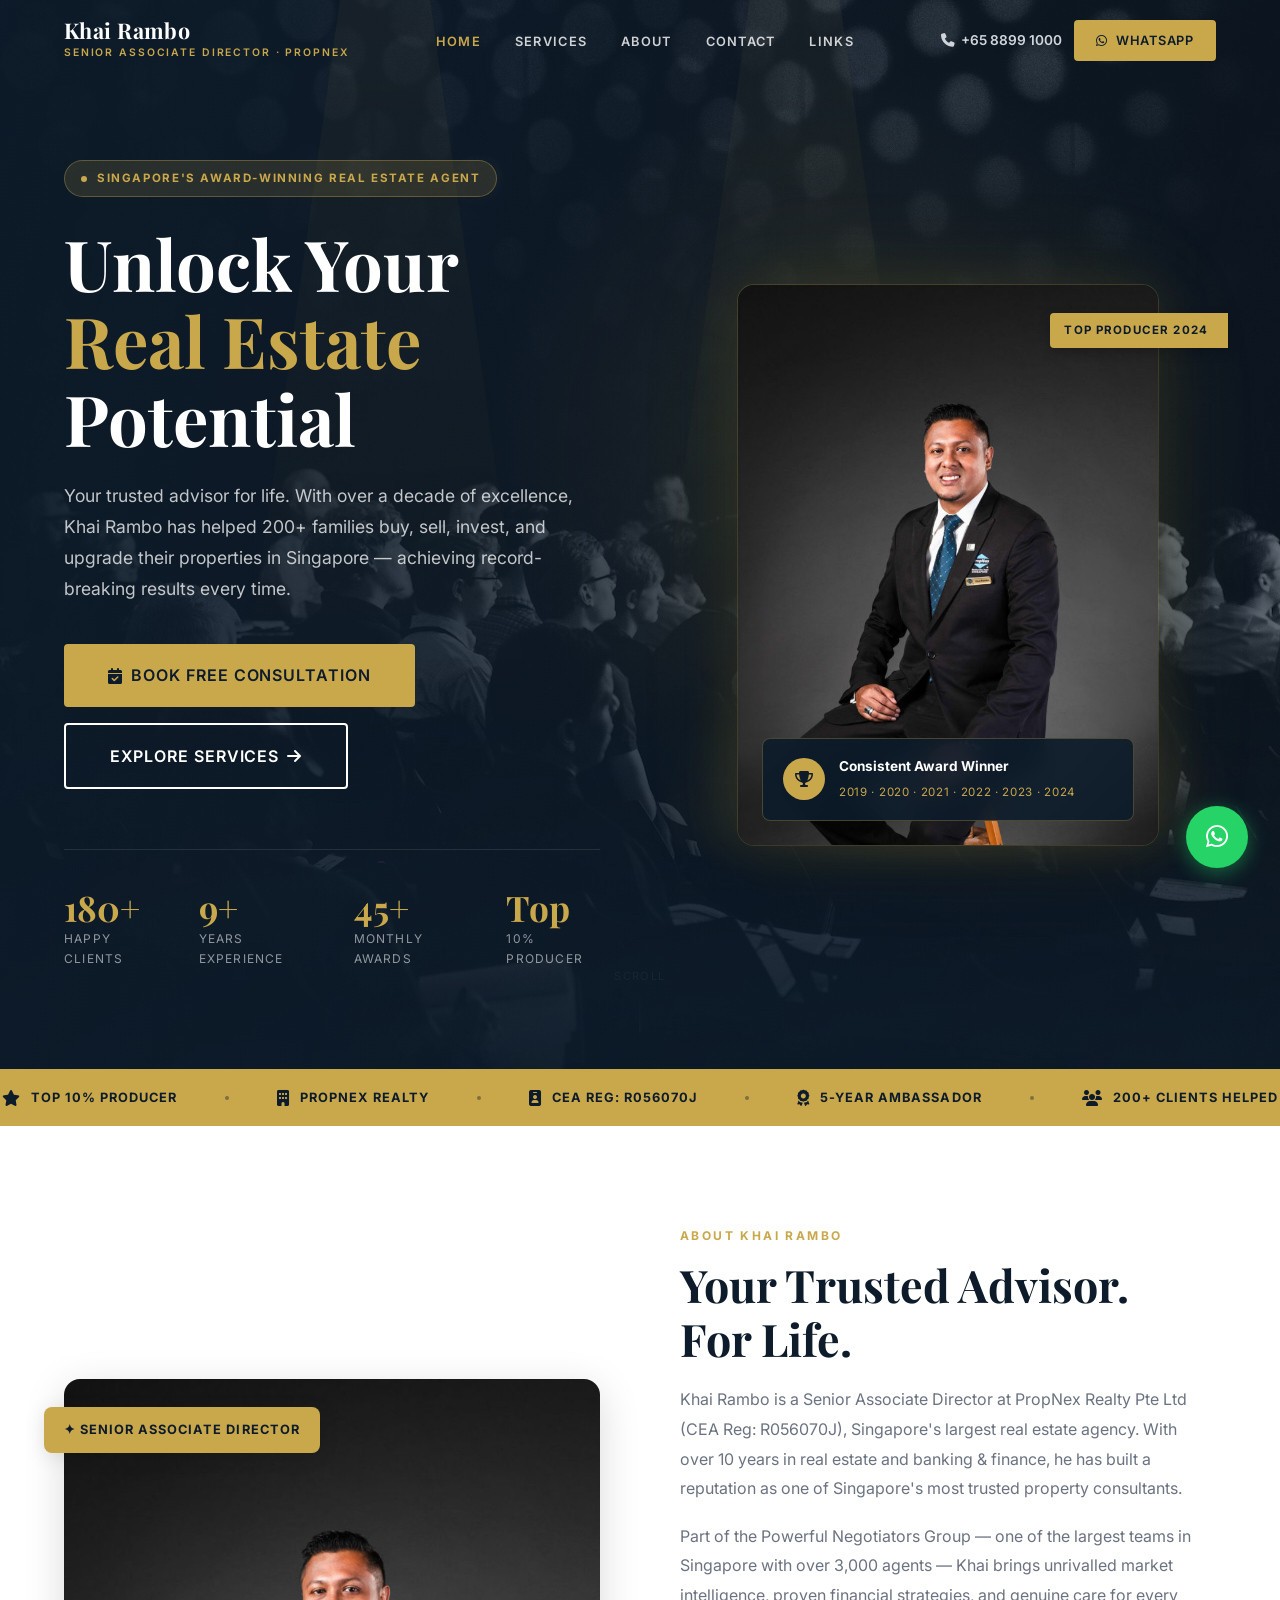
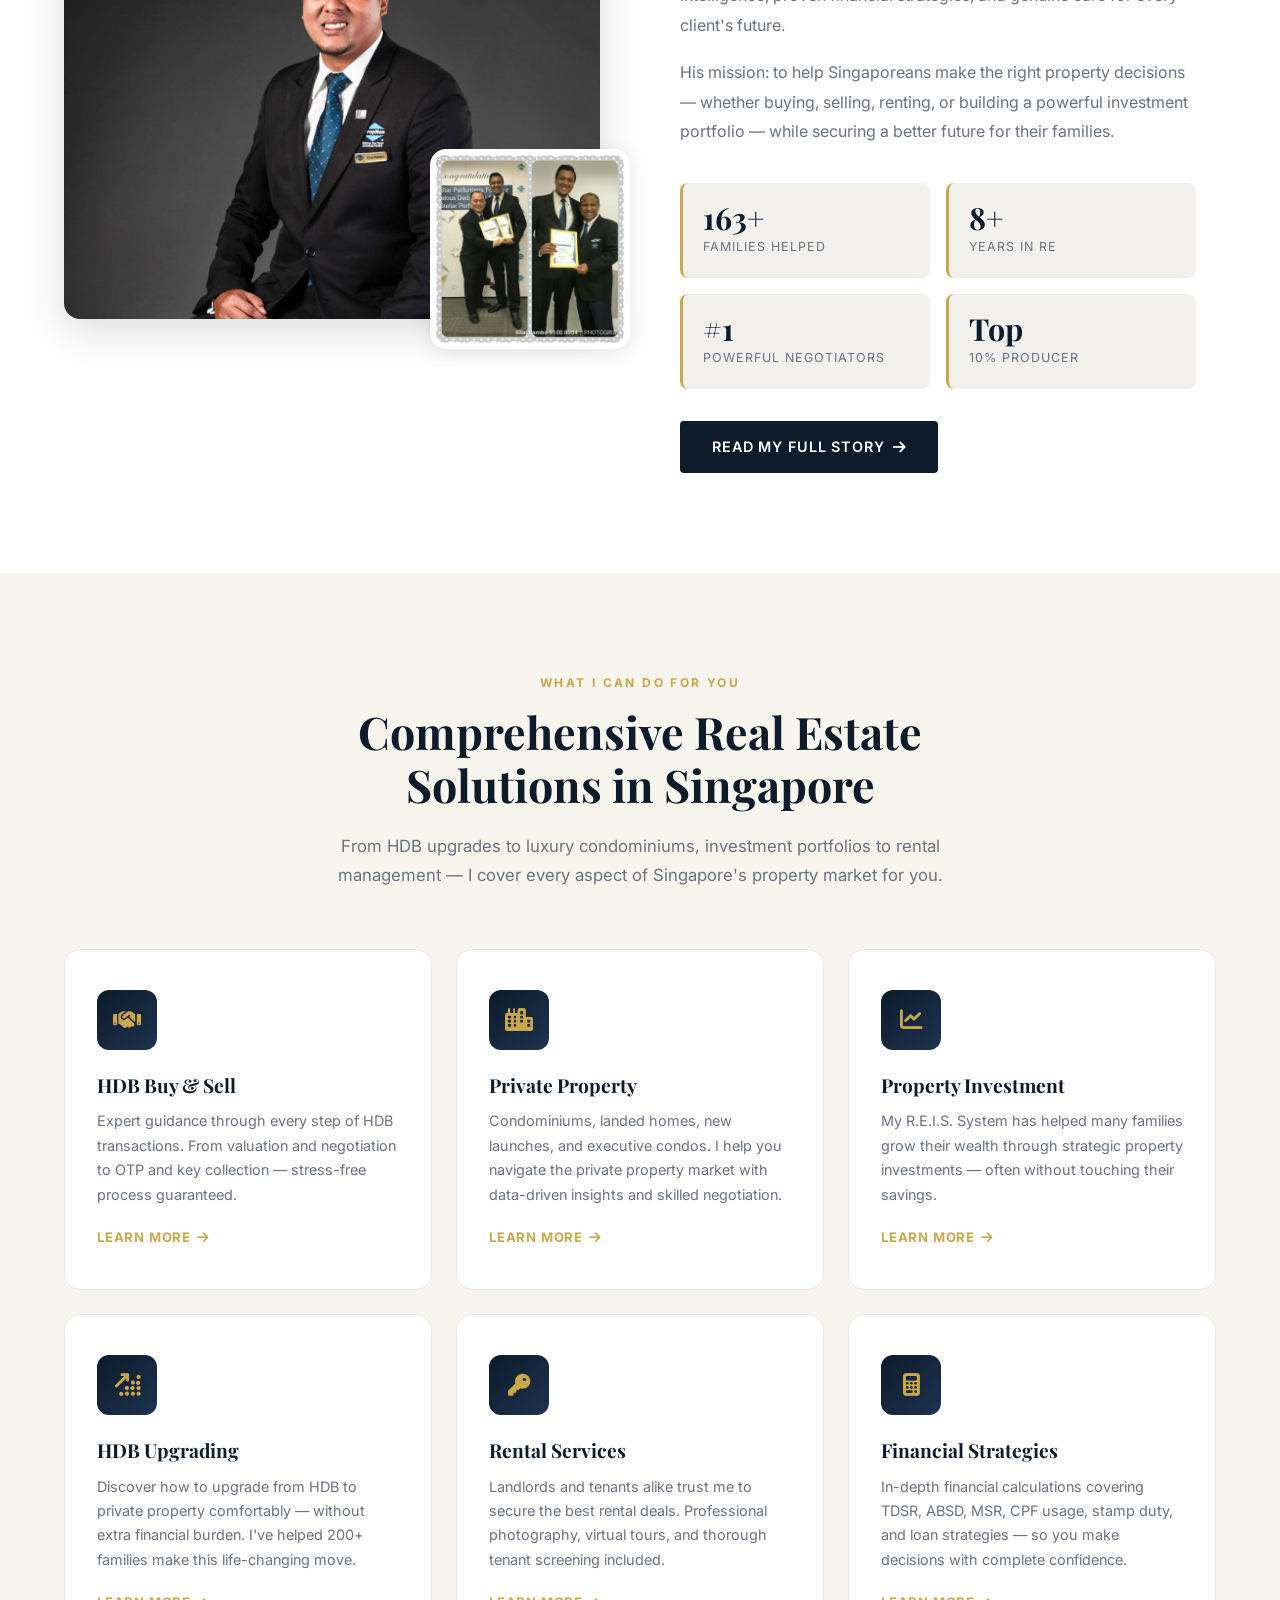
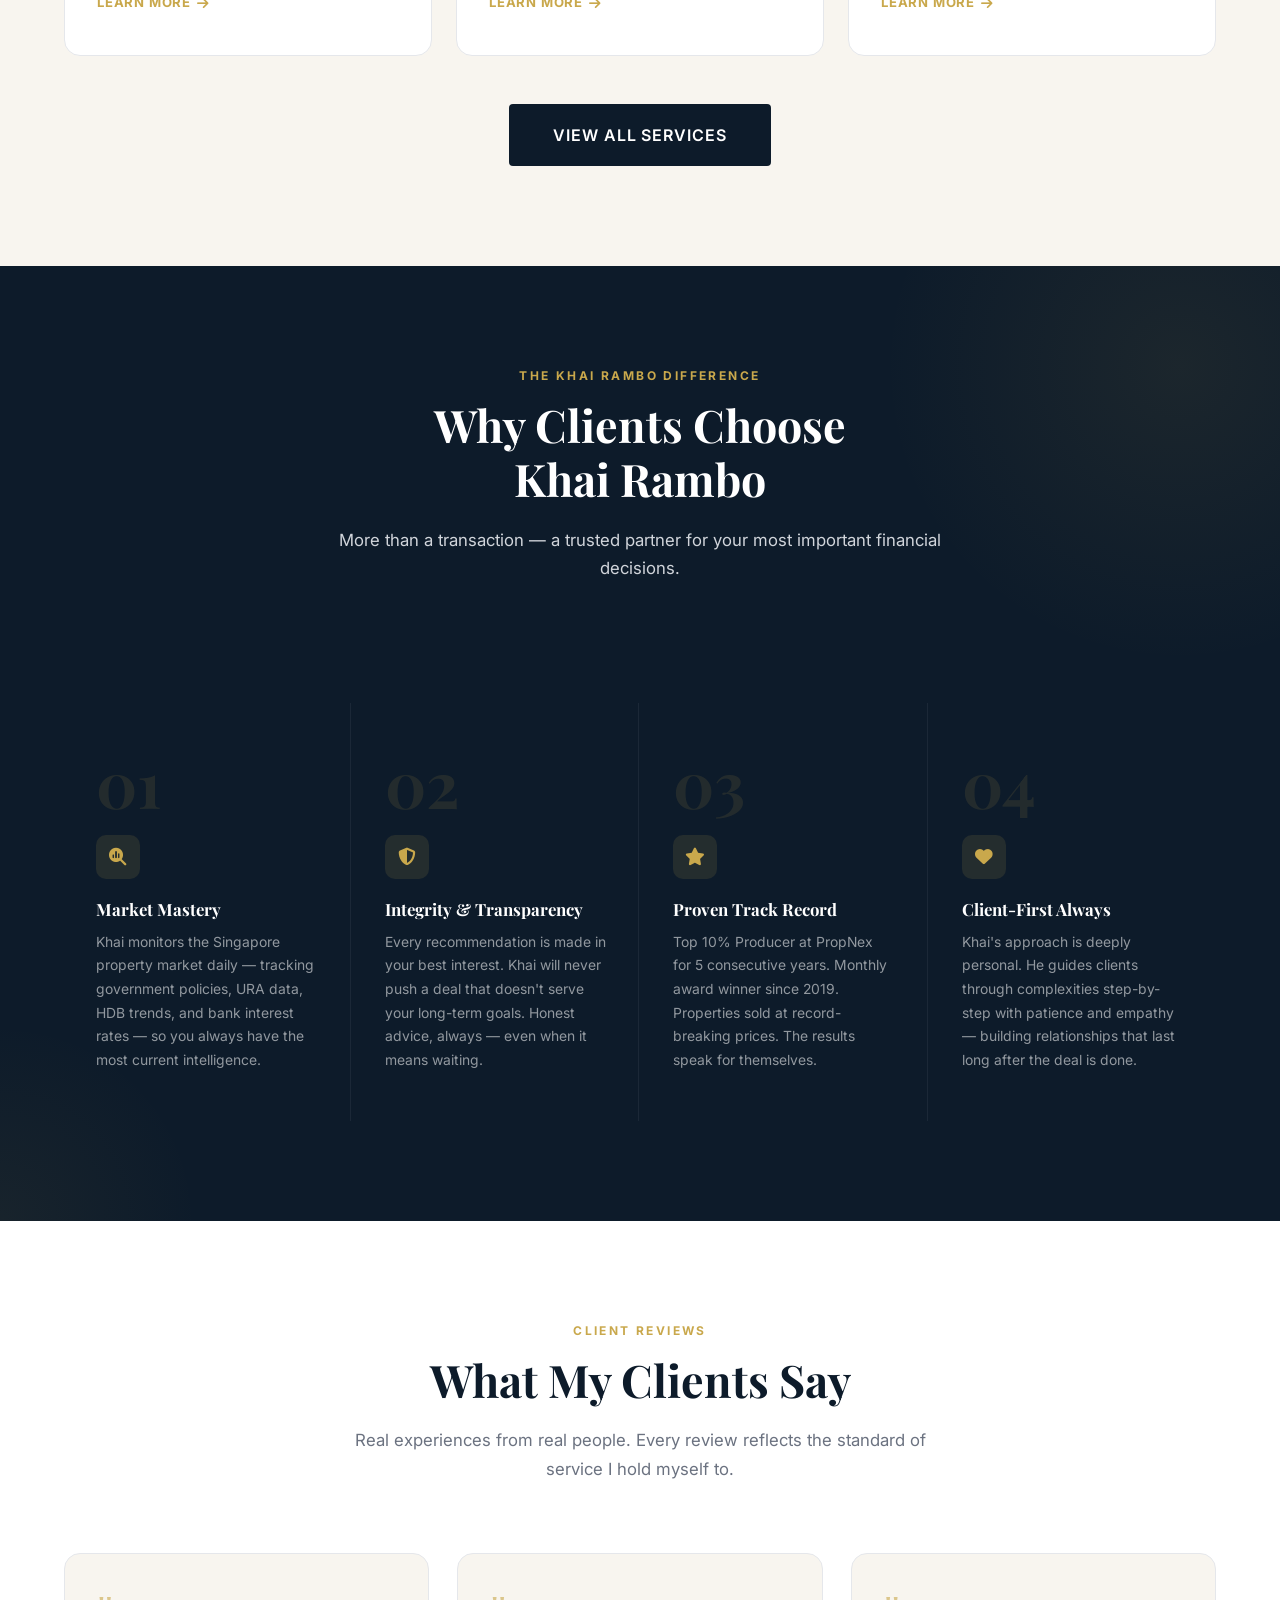
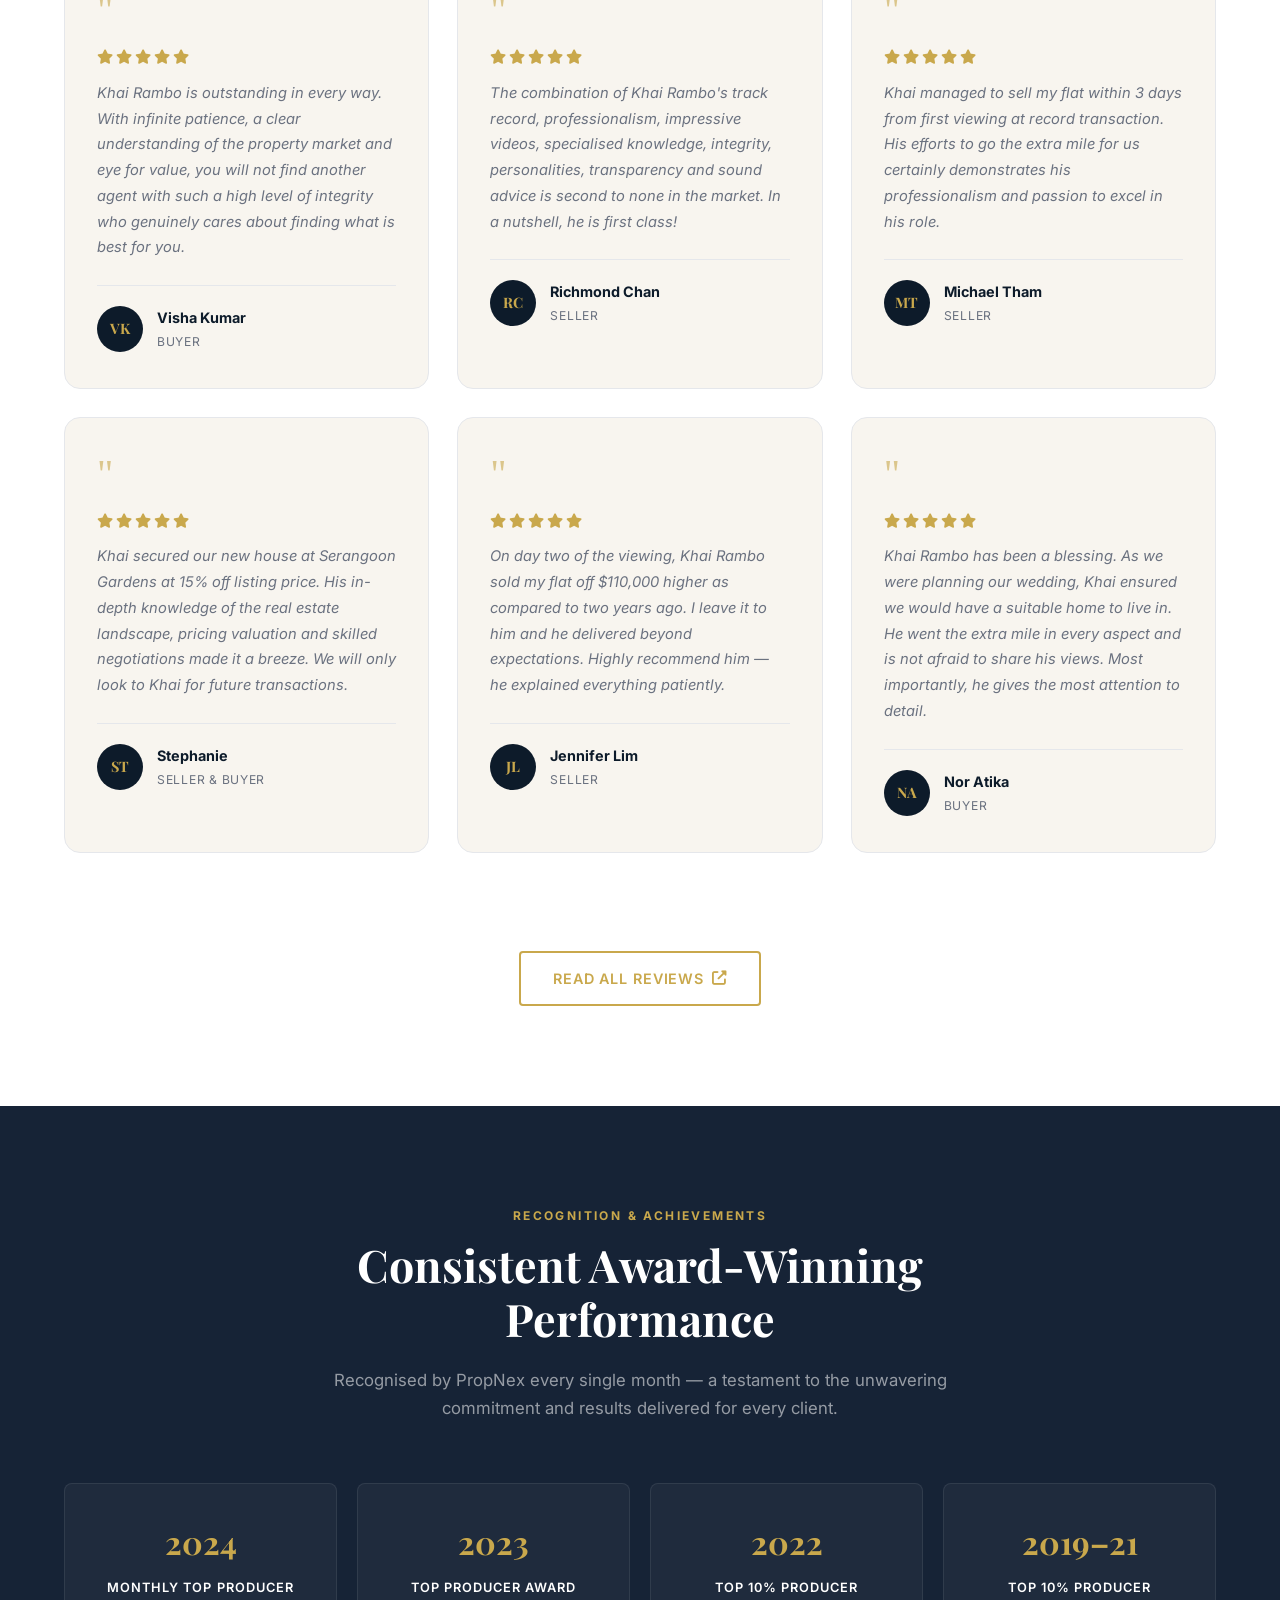
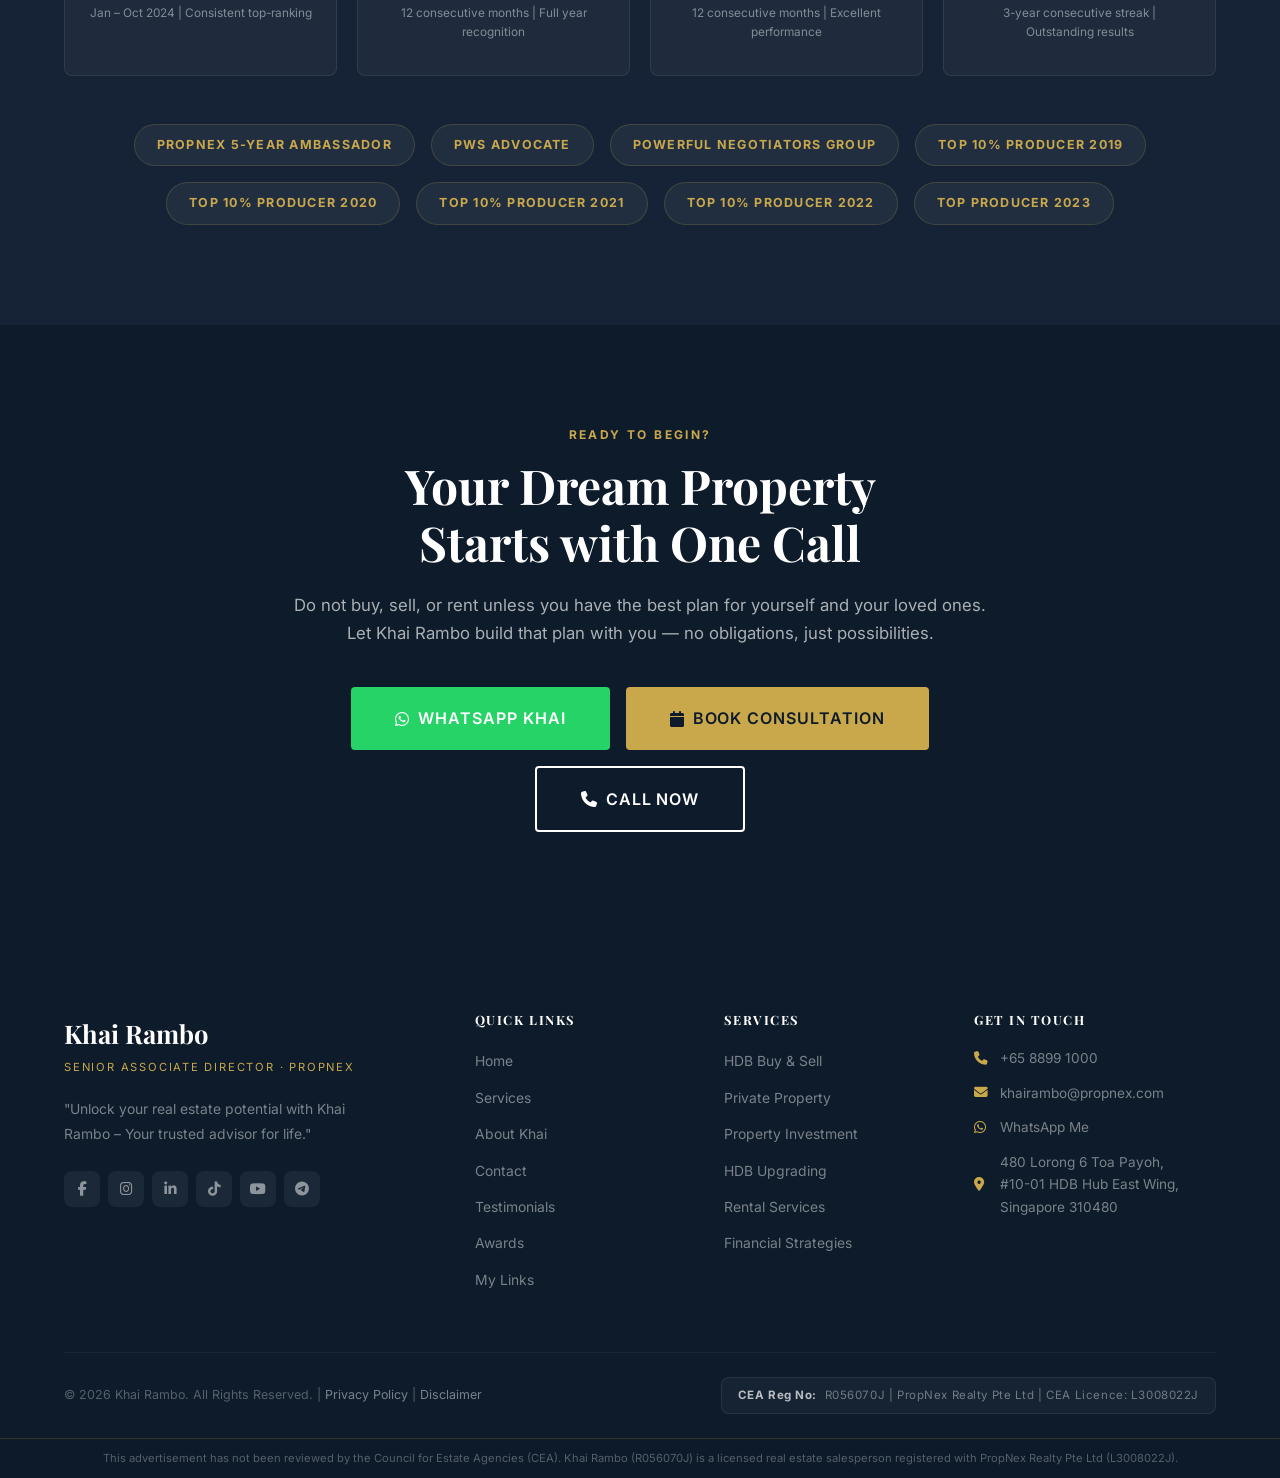
==== index.html @ 77c94e25 "Initial commit - Khai Rambo website" ====
<!DOCTYPE html>
<html lang="en">
<head>
  <meta charset="UTF-8">
  <meta name="viewport" content="width=device-width, initial-scale=1.0">
  <meta name="description" content="Khai Rambo – Award-Winning PropNex Senior Associate Director in Singapore. Trusted real estate advisor for buying, selling, renting and investing.">
  <meta name="keywords" content="Khai Rambo, PropNex, Singapore real estate, property agent Singapore, HDB, condo, property investment, R056070J">
  <meta property="og:title" content="Khai Rambo | Singapore Real Estate Expert">
  <meta property="og:description" content="Unlock your real estate potential with Khai Rambo – Your trusted advisor for life.">
  <meta property="og:image" content="images/khai-profile.jpg">
  <title>Khai Rambo | Singapore Real Estate Expert | PropNex</title>
  <link rel="preconnect" href="https://fonts.googleapis.com">
  <link rel="preconnect" href="https://fonts.gstatic.com" crossorigin>
  <link href="https://fonts.googleapis.com/css2?family=Playfair+Display:wght@700;800&family=Inter:wght@400;500;600;700&display=swap" rel="stylesheet">
  <link rel="stylesheet" href="https://cdnjs.cloudflare.com/ajax/libs/font-awesome/6.5.0/css/all.min.css">
  <link rel="stylesheet" href="css/style.css">
</head>
<body>

  <!-- ═══════════════════════════════════════
       NAVIGATION
  ═══════════════════════════════════════ -->
  <nav id="navbar">
    <div class="container">
      <div class="nav-inner">
        <a href="index.html" class="nav-logo">
          <span class="nav-logo-name">Khai Rambo</span>
          <span class="nav-logo-tag">Senior Associate Director · PropNex</span>
        </a>
        <ul class="nav-links">
          <li><a href="index.html" class="active">Home</a></li>
          <li><a href="services.html">Services</a></li>
          <li><a href="about.html">About</a></li>
          <li><a href="contact.html">Contact</a></li>
          <li><a href="links.html">Links</a></li>
        </ul>
        <div class="nav-cta">
          <a href="tel:6588991000" class="nav-phone">
            <i class="fa-solid fa-phone"></i> +65 8899 1000
          </a>
          <a href="https://api.whatsapp.com/send?phone=6588991000&text=Hi%20Khai%20Rambo%2C%20I%27m%20interested%20in%20your%20real%20estate%20services." target="_blank" class="btn btn-primary btn-sm">
            <i class="fa-brands fa-whatsapp"></i> WhatsApp
          </a>
        </div>
        <button class="hamburger" aria-label="Menu">
          <span></span><span></span><span></span>
        </button>
      </div>
    </div>
  </nav>

  <!-- Mobile Menu -->
  <div class="mobile-menu">
    <button class="mobile-close" aria-label="Close"><i class="fa-solid fa-xmark"></i></button>
    <a href="index.html">Home</a>
    <a href="services.html">Services</a>
    <a href="about.html">About</a>
    <a href="contact.html">Contact</a>
    <a href="links.html">Links</a>
    <a href="https://api.whatsapp.com/send?phone=6588991000" target="_blank" style="color:var(--gold);margin-top:16px;font-size:1.2rem;">
      <i class="fa-brands fa-whatsapp"></i> WhatsApp Us
    </a>
  </div>

  <!-- ═══════════════════════════════════════
       HERO
  ═══════════════════════════════════════ -->
  <section class="hero">

    <!-- ─────────────────────────────────────────────────────────────
         BACKGROUND VIDEO — "Speaking to the Crowd" atmosphere
         ─────────────────────────────────────────────────────────────
         HOW TO USE YOUR OWN VIDEO:
         Option A — YouTube:
           1. Upload your speaking video to YouTube (or use an existing one)
           2. Copy your video ID (e.g. "dQw4w9WgXcQ" from youtube.com/watch?v=dQw4w9WgXcQ)
           3. Uncomment the <iframe> block below and paste your ID in both places
           4. Delete (or comment out) the <video> tag
         Option B — Self-hosted MP4:
           Replace the <source src="..."> URL with your own hosted .mp4 file path
         ─────────────────────────────────────────────────────────────────── -->
    <div class="hero-video-wrapper">

      <!-- ── Option A: YouTube Embed (uncomment + add YOUR video ID) ──
      <iframe class="hero-yt-bg"
        src="https://www.youtube.com/embed/YOUR_VIDEO_ID?autoplay=1&mute=1&loop=1&playlist=YOUR_VIDEO_ID&controls=0&rel=0&showinfo=0&modestbranding=1&iv_load_policy=3&disablekb=1"
        frameborder="0"
        allow="autoplay; encrypted-media"
        allowfullscreen>
      </iframe>
      ── -->

      <!-- Khai's motivational speech video — black & white looping background -->
      <video class="hero-video" autoplay muted loop playsinline
             poster="images/video-poster.jpg">
        <source src="images/hero-video.mp4" type="video/mp4">
      </video>

    </div>

    <!-- Cinematic stage-lighting overlay (do not remove) -->
    <div class="hero-overlay"></div>

    <!-- Light beam decorations -->
    <div class="hero-light-beam hero-light-beam-1"></div>
    <div class="hero-light-beam hero-light-beam-2"></div>

    <div class="container">
      <div class="hero-content">
        <div class="hero-text">
          <div class="hero-badge">
            <div class="hero-badge-dot"></div>
            <span>Singapore's Award-Winning Real Estate Agent</span>
          </div>
          <h1 class="hero-title">
            Unlock Your
            <em>Real Estate</em>
            Potential
          </h1>
          <p class="hero-subtitle">
            Your trusted advisor for life. With over a decade of excellence, Khai Rambo has helped 200+ families buy, sell, invest, and upgrade their properties in Singapore — achieving record-breaking results every time.
          </p>
          <div class="hero-actions">
            <a href="contact.html" class="btn btn-primary btn-lg">
              <i class="fa-solid fa-calendar-check"></i> Book Free Consultation
            </a>
            <a href="services.html" class="btn btn-outline btn-lg">
              Explore Services <i class="fa-solid fa-arrow-right"></i>
            </a>
          </div>
          <div class="hero-stats">
            <div>
              <div class="hero-stat-num" data-count="200" data-suffix="+">0+</div>
              <div class="hero-stat-label">Happy Clients</div>
            </div>
            <div>
              <div class="hero-stat-num" data-count="10" data-suffix="+">0+</div>
              <div class="hero-stat-label">Years Experience</div>
            </div>
            <div>
              <div class="hero-stat-num" data-count="50" data-suffix="+">0+</div>
              <div class="hero-stat-label">Monthly Awards</div>
            </div>
            <div>
              <div class="hero-stat-num">Top</div>
              <div class="hero-stat-label">10% Producer</div>
            </div>
          </div>
        </div>
        <div class="hero-image-wrapper">
          <div class="hero-award-ribbon">Top Producer 2024</div>
          <div class="hero-image-card">
            <img src="images/khai-profile.jpg"
                 alt="Khai Rambo – Senior Associate Director, PropNex"
                 loading="eager">
            <div class="hero-image-badge">
              <div class="hero-image-badge-icon">
                <i class="fa-solid fa-trophy"></i>
              </div>
              <div class="hero-image-badge-text">
                <strong>Consistent Award Winner</strong>
                <span>2019 · 2020 · 2021 · 2022 · 2023 · 2024</span>
              </div>
            </div>
          </div>
        </div>
      </div>
    </div>
    <div class="hero-scroll-cue">
      <span>Scroll</span>
      <div class="scroll-line"></div>
    </div>
  </section>

  <!-- ═══════════════════════════════════════
       TRUST BAR
  ═══════════════════════════════════════ -->
  <div class="trust-bar">
    <div class="trust-bar-inner">
      <div class="trust-item"><i class="fa-solid fa-star"></i> Top 10% Producer</div>
      <div class="trust-divider"></div>
      <div class="trust-item"><i class="fa-solid fa-building"></i> PropNex Realty</div>
      <div class="trust-divider"></div>
      <div class="trust-item"><i class="fa-solid fa-id-badge"></i> CEA Reg: R056070J</div>
      <div class="trust-divider"></div>
      <div class="trust-item"><i class="fa-solid fa-award"></i> 5-Year Ambassador</div>
      <div class="trust-divider"></div>
      <div class="trust-item"><i class="fa-solid fa-users"></i> 200+ Clients Helped</div>
    </div>
  </div>

  <!-- ═══════════════════════════════════════
       ABOUT PREVIEW
  ═══════════════════════════════════════ -->
  <section class="about-preview section-pad bg-white">
    <div class="container">
      <div class="about-preview-grid">
        <div class="about-preview-image">
          <div class="about-preview-caption">✦ Senior Associate Director</div>
          <div class="about-preview-img-main">
            <img src="images/khai-profile.jpg"
                 alt="Khai Rambo" loading="lazy">
          </div>
          <div class="about-preview-img-accent">
            <img src="images/khai-profile-square.jpg"
                 alt="Khai Rambo PropNex" loading="lazy">
          </div>
        </div>
        <div class="about-preview-content">
          <span class="eyebrow reveal">About Khai Rambo</span>
          <h2 class="section-title reveal reveal-delay-1">Your Trusted Advisor.<br>For Life.</h2>
          <p class="reveal reveal-delay-2" style="color:var(--text-muted);line-height:1.85;margin-bottom:18px;">
            Khai Rambo is a Senior Associate Director at PropNex Realty Pte Ltd (CEA Reg: R056070J), Singapore's largest real estate agency. With over 10 years in real estate and banking & finance, he has built a reputation as one of Singapore's most trusted property consultants.
          </p>
          <p class="reveal reveal-delay-3" style="color:var(--text-muted);line-height:1.85;margin-bottom:18px;">
            Part of the Powerful Negotiators Group — one of the largest teams in Singapore with over 3,000 agents — Khai brings unrivalled market intelligence, proven financial strategies, and genuine care for every client's future.
          </p>
          <p class="reveal reveal-delay-4" style="color:var(--text-muted);line-height:1.85;margin-bottom:32px;">
            His mission: to help Singaporeans make the right property decisions — whether buying, selling, renting, or building a powerful investment portfolio — while securing a better future for their families.
          </p>
          <div class="about-grid-stats">
            <div class="about-stat-card reveal reveal-delay-1">
              <div class="num" data-count="200" data-suffix="+">200+</div>
              <div class="label">Families Helped</div>
            </div>
            <div class="about-stat-card reveal reveal-delay-2">
              <div class="num" data-count="10" data-suffix="+">10+</div>
              <div class="label">Years in RE</div>
            </div>
            <div class="about-stat-card reveal reveal-delay-3">
              <div class="num">#1</div>
              <div class="label">Powerful Negotiators</div>
            </div>
            <div class="about-stat-card reveal reveal-delay-4">
              <div class="num">Top</div>
              <div class="label">10% Producer</div>
            </div>
          </div>
          <a href="about.html" class="btn btn-dark mt-32 reveal reveal-delay-5">
            Read My Full Story <i class="fa-solid fa-arrow-right"></i>
          </a>
        </div>
      </div>
    </div>
  </section>

  <!-- ═══════════════════════════════════════
       SERVICES OVERVIEW
  ═══════════════════════════════════════ -->
  <section class="services-home section-pad bg-off-white">
    <div class="container">
      <div class="section-header text-center">
        <span class="eyebrow reveal">What I Can Do For You</span>
        <h2 class="section-title reveal reveal-delay-1">Comprehensive Real Estate<br>Solutions in Singapore</h2>
        <p class="section-subtitle reveal reveal-delay-2">From HDB upgrades to luxury condominiums, investment portfolios to rental management — I cover every aspect of Singapore's property market for you.</p>
      </div>
      <div class="services-grid">
        <div class="service-card reveal reveal-delay-1">
          <div class="service-icon"><i class="fa-solid fa-handshake"></i></div>
          <h3>HDB Buy & Sell</h3>
          <p>Expert guidance through every step of HDB transactions. From valuation and negotiation to OTP and key collection — stress-free process guaranteed.</p>
          <a href="services.html" class="read-more">Learn More <i class="fa-solid fa-arrow-right"></i></a>
        </div>
        <div class="service-card reveal reveal-delay-2">
          <div class="service-icon"><i class="fa-solid fa-city"></i></div>
          <h3>Private Property</h3>
          <p>Condominiums, landed homes, new launches, and executive condos. I help you navigate the private property market with data-driven insights and skilled negotiation.</p>
          <a href="services.html" class="read-more">Learn More <i class="fa-solid fa-arrow-right"></i></a>
        </div>
        <div class="service-card reveal reveal-delay-3">
          <div class="service-icon"><i class="fa-solid fa-chart-line"></i></div>
          <h3>Property Investment</h3>
          <p>My R.E.I.S. System has helped many families grow their wealth through strategic property investments — often without touching their savings.</p>
          <a href="services.html" class="read-more">Learn More <i class="fa-solid fa-arrow-right"></i></a>
        </div>
        <div class="service-card reveal reveal-delay-1">
          <div class="service-icon"><i class="fa-solid fa-arrow-up-right-dots"></i></div>
          <h3>HDB Upgrading</h3>
          <p>Discover how to upgrade from HDB to private property comfortably — without extra financial burden. I've helped 200+ families make this life-changing move.</p>
          <a href="services.html" class="read-more">Learn More <i class="fa-solid fa-arrow-right"></i></a>
        </div>
        <div class="service-card reveal reveal-delay-2">
          <div class="service-icon"><i class="fa-solid fa-key"></i></div>
          <h3>Rental Services</h3>
          <p>Landlords and tenants alike trust me to secure the best rental deals. Professional photography, virtual tours, and thorough tenant screening included.</p>
          <a href="services.html" class="read-more">Learn More <i class="fa-solid fa-arrow-right"></i></a>
        </div>
        <div class="service-card reveal reveal-delay-3">
          <div class="service-icon"><i class="fa-solid fa-calculator"></i></div>
          <h3>Financial Strategies</h3>
          <p>In-depth financial calculations covering TDSR, ABSD, MSR, CPF usage, stamp duty, and loan strategies — so you make decisions with complete confidence.</p>
          <a href="services.html" class="read-more">Learn More <i class="fa-solid fa-arrow-right"></i></a>
        </div>
      </div>
      <div class="text-center mt-48">
        <a href="services.html" class="btn btn-dark btn-lg reveal">View All Services</a>
      </div>
    </div>
  </section>

  <!-- ═══════════════════════════════════════
       WHY CHOOSE KHAI
  ═══════════════════════════════════════ -->
  <section class="why-choose section-pad">
    <div class="container">
      <div class="section-header text-center" style="padding-bottom:60px;">
        <span class="eyebrow reveal">The Khai Rambo Difference</span>
        <h2 class="section-title light reveal reveal-delay-1">Why Clients Choose<br>Khai Rambo</h2>
        <p class="section-subtitle light reveal reveal-delay-2">More than a transaction — a trusted partner for your most important financial decisions.</p>
      </div>
      <div class="why-grid">
        <div class="why-card reveal reveal-delay-1">
          <div class="why-num">01</div>
          <div class="why-icon"><i class="fa-solid fa-magnifying-glass-chart"></i></div>
          <h4>Market Mastery</h4>
          <p>Khai monitors the Singapore property market daily — tracking government policies, URA data, HDB trends, and bank interest rates — so you always have the most current intelligence.</p>
        </div>
        <div class="why-card reveal reveal-delay-2">
          <div class="why-num">02</div>
          <div class="why-icon"><i class="fa-solid fa-shield-halved"></i></div>
          <h4>Integrity & Transparency</h4>
          <p>Every recommendation is made in your best interest. Khai will never push a deal that doesn't serve your long-term goals. Honest advice, always — even when it means waiting.</p>
        </div>
        <div class="why-card reveal reveal-delay-3">
          <div class="why-num">03</div>
          <div class="why-icon"><i class="fa-solid fa-star"></i></div>
          <h4>Proven Track Record</h4>
          <p>Top 10% Producer at PropNex for 5 consecutive years. Monthly award winner since 2019. Properties sold at record-breaking prices. The results speak for themselves.</p>
        </div>
        <div class="why-card reveal reveal-delay-4">
          <div class="why-num">04</div>
          <div class="why-icon"><i class="fa-solid fa-heart"></i></div>
          <h4>Client-First Always</h4>
          <p>Khai's approach is deeply personal. He guides clients through complexities step-by-step with patience and empathy — building relationships that last long after the deal is done.</p>
        </div>
      </div>
    </div>
  </section>

  <!-- ═══════════════════════════════════════
       TESTIMONIALS
  ═══════════════════════════════════════ -->
  <section class="testimonials section-pad bg-white">
    <div class="container">
      <div class="section-header text-center">
        <span class="eyebrow reveal">Client Reviews</span>
        <h2 class="section-title reveal reveal-delay-1">What My Clients Say</h2>
        <p class="section-subtitle reveal reveal-delay-2">Real experiences from real people. Every review reflects the standard of service I hold myself to.</p>
      </div>
      <div class="testimonials-slider">
        <div class="testimonials-track">

          <div class="testimonial-card reveal reveal-delay-1">
            <div class="testimonial-quote">"</div>
            <div class="testimonial-stars">
              <i class="fa-solid fa-star"></i><i class="fa-solid fa-star"></i><i class="fa-solid fa-star"></i>
              <i class="fa-solid fa-star"></i><i class="fa-solid fa-star"></i>
            </div>
            <p>Khai Rambo is outstanding in every way. With infinite patience, a clear understanding of the property market and eye for value, you will not find another agent with such a high level of integrity who genuinely cares about finding what is best for you.</p>
            <div class="testimonial-author">
              <div class="testimonial-avatar">VK</div>
              <div>
                <div class="testimonial-name">Visha Kumar</div>
                <div class="testimonial-role">Buyer</div>
              </div>
            </div>
          </div>

          <div class="testimonial-card reveal reveal-delay-2">
            <div class="testimonial-quote">"</div>
            <div class="testimonial-stars">
              <i class="fa-solid fa-star"></i><i class="fa-solid fa-star"></i><i class="fa-solid fa-star"></i>
              <i class="fa-solid fa-star"></i><i class="fa-solid fa-star"></i>
            </div>
            <p>The combination of Khai Rambo's track record, professionalism, impressive videos, specialised knowledge, integrity, personalities, transparency and sound advice is second to none in the market. In a nutshell, he is first class!</p>
            <div class="testimonial-author">
              <div class="testimonial-avatar">RC</div>
              <div>
                <div class="testimonial-name">Richmond Chan</div>
                <div class="testimonial-role">Seller</div>
              </div>
            </div>
          </div>

          <div class="testimonial-card reveal reveal-delay-3">
            <div class="testimonial-quote">"</div>
            <div class="testimonial-stars">
              <i class="fa-solid fa-star"></i><i class="fa-solid fa-star"></i><i class="fa-solid fa-star"></i>
              <i class="fa-solid fa-star"></i><i class="fa-solid fa-star"></i>
            </div>
            <p>Khai managed to sell my flat within 3 days from first viewing at record transaction. His efforts to go the extra mile for us certainly demonstrates his professionalism and passion to excel in his role.</p>
            <div class="testimonial-author">
              <div class="testimonial-avatar">MT</div>
              <div>
                <div class="testimonial-name">Michael Tham</div>
                <div class="testimonial-role">Seller</div>
              </div>
            </div>
          </div>

          <div class="testimonial-card reveal reveal-delay-1">
            <div class="testimonial-quote">"</div>
            <div class="testimonial-stars">
              <i class="fa-solid fa-star"></i><i class="fa-solid fa-star"></i><i class="fa-solid fa-star"></i>
              <i class="fa-solid fa-star"></i><i class="fa-solid fa-star"></i>
            </div>
            <p>Khai secured our new house at Serangoon Gardens at 15% off listing price. His in-depth knowledge of the real estate landscape, pricing valuation and skilled negotiations made it a breeze. We will only look to Khai for future transactions.</p>
            <div class="testimonial-author">
              <div class="testimonial-avatar">ST</div>
              <div>
                <div class="testimonial-name">Stephanie</div>
                <div class="testimonial-role">Seller & Buyer</div>
              </div>
            </div>
          </div>

          <div class="testimonial-card reveal reveal-delay-2">
            <div class="testimonial-quote">"</div>
            <div class="testimonial-stars">
              <i class="fa-solid fa-star"></i><i class="fa-solid fa-star"></i><i class="fa-solid fa-star"></i>
              <i class="fa-solid fa-star"></i><i class="fa-solid fa-star"></i>
            </div>
            <p>On day two of the viewing, Khai Rambo sold my flat off $110,000 higher as compared to two years ago. I leave it to him and he delivered beyond expectations. Highly recommend him — he explained everything patiently.</p>
            <div class="testimonial-author">
              <div class="testimonial-avatar">JL</div>
              <div>
                <div class="testimonial-name">Jennifer Lim</div>
                <div class="testimonial-role">Seller</div>
              </div>
            </div>
          </div>

          <div class="testimonial-card reveal reveal-delay-3">
            <div class="testimonial-quote">"</div>
            <div class="testimonial-stars">
              <i class="fa-solid fa-star"></i><i class="fa-solid fa-star"></i><i class="fa-solid fa-star"></i>
              <i class="fa-solid fa-star"></i><i class="fa-solid fa-star"></i>
            </div>
            <p>Khai Rambo has been a blessing. As we were planning our wedding, Khai ensured we would have a suitable home to live in. He went the extra mile in every aspect and is not afraid to share his views. Most importantly, he gives the most attention to detail.</p>
            <div class="testimonial-author">
              <div class="testimonial-avatar">NA</div>
              <div>
                <div class="testimonial-name">Nor Atika</div>
                <div class="testimonial-role">Buyer</div>
              </div>
            </div>
          </div>

        </div>
      </div>
      <div class="text-center mt-48">
        <a href="https://www.khairambo.com/testimonials/" target="_blank" class="btn btn-outline-gold">
          Read All Reviews <i class="fa-solid fa-external-link-alt"></i>
        </a>
      </div>
    </div>
  </section>

  <!-- ═══════════════════════════════════════
       AWARDS
  ═══════════════════════════════════════ -->
  <section class="awards-section section-pad">
    <div class="container">
      <div class="section-header text-center">
        <span class="eyebrow reveal">Recognition & Achievements</span>
        <h2 class="section-title light reveal reveal-delay-1">Consistent Award-Winning<br>Performance</h2>
        <p class="section-subtitle awards-subtitle reveal reveal-delay-2">Recognised by PropNex every single month — a testament to the unwavering commitment and results delivered for every client.</p>
      </div>
      <div class="awards-years">
        <div class="award-year-card reveal reveal-delay-1">
          <div class="year">2024</div>
          <div class="award-name">Monthly Top Producer</div>
          <div class="award-detail">Jan – Oct 2024 | Consistent top-ranking</div>
        </div>
        <div class="award-year-card reveal reveal-delay-2">
          <div class="year">2023</div>
          <div class="award-name">Top Producer Award</div>
          <div class="award-detail">12 consecutive months | Full year recognition</div>
        </div>
        <div class="award-year-card reveal reveal-delay-3">
          <div class="year">2022</div>
          <div class="award-name">Top 10% Producer</div>
          <div class="award-detail">12 consecutive months | Excellent performance</div>
        </div>
        <div class="award-year-card reveal reveal-delay-4">
          <div class="year">2019–21</div>
          <div class="award-name">Top 10% Producer</div>
          <div class="award-detail">3-year consecutive streak | Outstanding results</div>
        </div>
      </div>
      <div class="awards-logos">
        <div class="award-pill reveal reveal-delay-1">PropNex 5-Year Ambassador</div>
        <div class="award-pill reveal reveal-delay-2">PWS Advocate</div>
        <div class="award-pill reveal reveal-delay-3">Powerful Negotiators Group</div>
        <div class="award-pill reveal reveal-delay-4">Top 10% Producer 2019</div>
        <div class="award-pill reveal reveal-delay-5">Top 10% Producer 2020</div>
        <div class="award-pill reveal reveal-delay-1">Top 10% Producer 2021</div>
        <div class="award-pill reveal reveal-delay-2">Top 10% Producer 2022</div>
        <div class="award-pill reveal reveal-delay-3">Top Producer 2023</div>
      </div>
    </div>
  </section>

  <!-- ═══════════════════════════════════════
       CTA SECTION
  ═══════════════════════════════════════ -->
  <section class="cta-section section-pad">
    <div class="cta-bg"></div>
    <div class="container">
      <div class="cta-content">
        <span class="eyebrow reveal">Ready to Begin?</span>
        <h2 class="reveal reveal-delay-1">Your Dream Property<br>Starts with One Call</h2>
        <p class="reveal reveal-delay-2">
          Do not buy, sell, or rent unless you have the best plan for yourself and your loved ones. Let Khai Rambo build that plan with you — no obligations, just possibilities.
        </p>
        <div class="cta-actions reveal reveal-delay-3">
          <a href="https://api.whatsapp.com/send?phone=6588991000&text=Hi%20Khai%20Rambo%2C%20I%27d%20like%20a%20free%20consultation." target="_blank" class="btn btn-wa btn-lg">
            <i class="fa-brands fa-whatsapp"></i> WhatsApp Khai
          </a>
          <a href="contact.html" class="btn btn-primary btn-lg">
            <i class="fa-solid fa-calendar"></i> Book Consultation
          </a>
          <a href="tel:6588991000" class="btn btn-outline btn-lg">
            <i class="fa-solid fa-phone"></i> Call Now
          </a>
        </div>
      </div>
    </div>
  </section>

  <!-- ═══════════════════════════════════════
       FOOTER
  ═══════════════════════════════════════ -->
  <footer>
    <div class="container">
      <div class="footer-grid">
        <div class="footer-brand">
          <div class="footer-logo">Khai Rambo</div>
          <div class="footer-logo-tag">Senior Associate Director · PropNex</div>
          <p>"Unlock your real estate potential with Khai Rambo – Your trusted advisor for life."</p>
          <div class="footer-socials">
            <a href="https://www.facebook.com/khairambo.realestate" target="_blank" class="footer-social" title="Facebook"><i class="fa-brands fa-facebook-f"></i></a>
            <a href="https://www.instagram.com/khairambo.propnex/" target="_blank" class="footer-social" title="Instagram"><i class="fa-brands fa-instagram"></i></a>
            <a href="https://sg.linkedin.com/in/khairambo" target="_blank" class="footer-social" title="LinkedIn"><i class="fa-brands fa-linkedin-in"></i></a>
            <a href="https://www.tiktok.com/@khairambo" target="_blank" class="footer-social" title="TikTok"><i class="fa-brands fa-tiktok"></i></a>
            <a href="https://www.youtube.com/channel/UCHdvta7bM2e9-GXJw6IIIeg" target="_blank" class="footer-social" title="YouTube"><i class="fa-brands fa-youtube"></i></a>
            <a href="https://t.me/KhaiRambo" target="_blank" class="footer-social" title="Telegram"><i class="fa-brands fa-telegram"></i></a>
          </div>
        </div>
        <div class="footer-col">
          <h5>Quick Links</h5>
          <ul>
            <li><a href="index.html">Home</a></li>
            <li><a href="services.html">Services</a></li>
            <li><a href="about.html">About Khai</a></li>
            <li><a href="contact.html">Contact</a></li>
            <li><a href="https://www.khairambo.com/testimonials/" target="_blank">Testimonials</a></li>
            <li><a href="https://www.khairambo.com/award-winning-agent/" target="_blank">Awards</a></li>
            <li><a href="links.html">My Links</a></li>
          </ul>
        </div>
        <div class="footer-col">
          <h5>Services</h5>
          <ul>
            <li><a href="services.html">HDB Buy & Sell</a></li>
            <li><a href="services.html">Private Property</a></li>
            <li><a href="services.html">Property Investment</a></li>
            <li><a href="services.html">HDB Upgrading</a></li>
            <li><a href="services.html">Rental Services</a></li>
            <li><a href="services.html">Financial Strategies</a></li>
          </ul>
        </div>
        <div class="footer-col">
          <h5>Get In Touch</h5>
          <div class="footer-contact-item"><i class="fa-solid fa-phone"></i><a href="tel:6588991000">+65 8899 1000</a></div>
          <div class="footer-contact-item"><i class="fa-solid fa-envelope"></i><a href="mailto:khairambo@propnex.com">khairambo@propnex.com</a></div>
          <div class="footer-contact-item"><i class="fa-brands fa-whatsapp"></i><a href="https://api.whatsapp.com/send?phone=6588991000" target="_blank">WhatsApp Me</a></div>
          <div class="footer-contact-item"><i class="fa-solid fa-location-dot"></i><span>480 Lorong 6 Toa Payoh,<br>#10-01 HDB Hub East Wing,<br>Singapore 310480</span></div>
        </div>
      </div>
      <div class="footer-bottom">
        <p>© 2026 Khai Rambo. All Rights Reserved. | <a href="#">Privacy Policy</a> | <a href="#">Disclaimer</a></p>
        <div class="rea-badge"><strong>CEA Reg No:</strong> R056070J | PropNex Realty Pte Ltd | CEA Licence: L3008022J</div>
      </div>
    </div>
    <div class="disclaimer-bar">
      This advertisement has not been reviewed by the Council for Estate Agencies (CEA). Khai Rambo (R056070J) is a licensed real estate salesperson registered with PropNex Realty Pte Ltd (L3008022J).
    </div>
  </footer>

  <!-- WhatsApp Form Widget -->
  <div id="waWidget" class="wa-widget">
    <button class="wa-widget-btn" id="waWidgetBtn" aria-label="Open WhatsApp Form">
      <i class="fa-brands fa-whatsapp wa-icon-open"></i>
      <i class="fa-solid fa-xmark wa-icon-close"></i>
    </button>
    <div class="wa-widget-panel" id="waWidgetPanel">
      <div class="wa-widget-header">
        <div class="wa-widget-header-left">
          <div class="wa-widget-avatar">
            <img src="images/khai-profile.jpg" alt="Khai Rambo" loading="lazy">
            <span class="wa-online-dot"></span>
          </div>
          <div>
            <div class="wa-widget-name">Khai Rambo</div>
            <div class="wa-widget-role">Senior Associate Director · PropNex</div>
          </div>
        </div>
        <i class="fa-brands fa-whatsapp wa-widget-header-icon"></i>
      </div>
      <div class="wa-widget-body">
        <p class="wa-widget-intro">Hi! Fill in the form below and I'll personally get back to you on WhatsApp.</p>
        <form id="waForm" novalidate>
          <div class="wa-form-group">
            <label for="waName">Name <span class="wa-req">*</span></label>
            <input type="text" id="waName" placeholder="Your full name" autocomplete="name">
          </div>
          <div class="wa-form-group">
            <label for="waEmail">Email <span class="wa-req">*</span></label>
            <input type="email" id="waEmail" placeholder="your@email.com" autocomplete="email">
          </div>
          <div class="wa-form-group">
            <label for="waInquiry">Inquiry Type <span class="wa-req">*</span></label>
            <select id="waInquiry">
              <option value="" disabled selected>Select inquiry type</option>
              <option>Buying (HDB)</option>
              <option>Selling (HDB)</option>
              <option>Buying (Private / Condo)</option>
              <option>Selling (Private)</option>
              <option>HDB Upgrading</option>
              <option>Property Investment</option>
              <option>Rental Services</option>
              <option>Financial Planning</option>
              <option>General Enquiry</option>
            </select>
          </div>
          <div class="wa-form-group">
            <label for="waMobile">Mobile Number <span class="wa-optional">(Optional)</span></label>
            <div class="wa-phone-wrap">
              <span class="wa-phone-prefix">+65</span>
              <input type="tel" id="waMobile" placeholder="XXXX XXXX" autocomplete="tel">
            </div>
          </div>
          <div class="wa-form-group">
            <label for="waSubject">Subject <span class="wa-optional">(Optional)</span></label>
            <input type="text" id="waSubject" placeholder="e.g. Property Enquiry">
          </div>
          <div class="wa-form-group">
            <label for="waMessage">Message <span class="wa-req">*</span></label>
            <textarea id="waMessage" rows="3" placeholder="How can we help you?"></textarea>
          </div>
          <div class="wa-form-group">
            <label>Attach Document <span class="wa-optional">(Optional)</span></label>
            <label for="waFile" class="wa-file-label">
              <i class="fa-solid fa-paperclip"></i> Click to upload (Max 5MB)
            </label>
            <input type="file" id="waFile" class="wa-file-input" accept=".pdf,.doc,.docx,.jpg,.jpeg,.png">
            <span class="wa-file-name" id="waFileName"></span>
          </div>
          <button type="submit" class="wa-submit-btn">
            <i class="fa-brands fa-whatsapp"></i> Send via WhatsApp
          </button>
          <div class="wa-error-msg" id="waError"></div>
        </form>
      </div>
    </div>
  </div>

  <script src="js/main.js"></script>
</body>
</html>
---- css/style.css ----
/* ============================================================
   KHAI RAMBO REAL ESTATE — MAIN STYLESHEET
   ============================================================ */

/* ── Google Fonts loaded inline in HTML ── */

/* ── CSS Custom Properties ── */
:root {
  --navy:        #0d1b2a;
  --navy-mid:    #162336;
  --navy-light:  #1e3250;
  --gold:        #c9a84c;
  --gold-light:  #e5c97a;
  --gold-pale:   #f5e8c0;
  --white:       #ffffff;
  --off-white:   #f8f5ef;
  --light:       #f2f0ec;
  --text-dark:   #1a1a1a;
  --text-muted:  #6b7280;
  --text-light:  #d1d5db;
  --border:      #e5e7eb;
  --propnex-red: #d92321;

  --font-serif:  'Playfair Display', Georgia, serif;
  --font-sans:   'Inter', 'Helvetica Neue', Arial, sans-serif;

  --shadow-sm:   0 1px 3px rgba(0,0,0,.08);
  --shadow-md:   0 4px 20px rgba(0,0,0,.10);
  --shadow-lg:   0 10px 40px rgba(0,0,0,.15);
  --shadow-xl:   0 20px 60px rgba(0,0,0,.20);

  --transition:  all .35s cubic-bezier(.4,0,.2,1);
  --radius:      8px;
  --radius-lg:   16px;
  --max-width:   1200px;
}

/* ── Reset ── */
*, *::before, *::after { box-sizing: border-box; margin: 0; padding: 0; }
html { scroll-behavior: smooth; font-size: 16px; }
body {
  font-family: var(--font-sans);
  color: var(--text-dark);
  background: var(--white);
  line-height: 1.65;
  overflow-x: hidden;
}
img { max-width: 100%; height: auto; display: block; }
a { text-decoration: none; color: inherit; }
ul { list-style: none; }
button { cursor: pointer; font-family: inherit; border: none; outline: none; }

/* ── Utility ── */
.container { max-width: var(--max-width); margin: 0 auto; padding: 0 24px; }
.section-pad { padding: 100px 0; }
.section-pad-sm { padding: 70px 0; }

.text-gold    { color: var(--gold); }
.text-navy    { color: var(--navy); }
.text-white   { color: var(--white); }
.text-muted   { color: var(--text-muted); }
.text-center  { text-align: center; }
.text-left    { text-align: left; }

.bg-navy      { background: var(--navy); }
.bg-navy-mid  { background: var(--navy-mid); }
.bg-light     { background: var(--light); }
.bg-off-white { background: var(--off-white); }
.bg-white     { background: var(--white); }

.flex { display: flex; }
.flex-center { display: flex; align-items: center; justify-content: center; }
.flex-between { display: flex; align-items: center; justify-content: space-between; }
.grid { display: grid; }
.gap-16 { gap: 16px; }
.gap-24 { gap: 24px; }
.gap-32 { gap: 32px; }
.gap-40 { gap: 40px; }
.gap-48 { gap: 48px; }

.mt-8  { margin-top: 8px; }
.mt-16 { margin-top: 16px; }
.mt-24 { margin-top: 24px; }
.mt-32 { margin-top: 32px; }
.mt-48 { margin-top: 48px; }
.mb-8  { margin-bottom: 8px; }
.mb-16 { margin-bottom: 16px; }
.mb-24 { margin-bottom: 24px; }
.mb-32 { margin-bottom: 32px; }
.mb-48 { margin-bottom: 48px; }

/* Scroll-reveal animations */
.reveal {
  opacity: 0;
  transform: translateY(32px);
  transition: opacity .65s ease, transform .65s ease;
}
.reveal.visible {
  opacity: 1;
  transform: translateY(0);
}
.reveal-left {
  opacity: 0;
  transform: translateX(-40px);
  transition: opacity .65s ease, transform .65s ease;
}
.reveal-left.visible {
  opacity: 1;
  transform: translateX(0);
}
.reveal-right {
  opacity: 0;
  transform: translateX(40px);
  transition: opacity .65s ease, transform .65s ease;
}
.reveal-right.visible {
  opacity: 1;
  transform: translateX(0);
}
.reveal-delay-1 { transition-delay: .1s; }
.reveal-delay-2 { transition-delay: .2s; }
.reveal-delay-3 { transition-delay: .3s; }
.reveal-delay-4 { transition-delay: .4s; }
.reveal-delay-5 { transition-delay: .5s; }

/* ── Typography ── */
.eyebrow {
  font-family: var(--font-sans);
  font-size: .75rem;
  font-weight: 700;
  letter-spacing: .2em;
  text-transform: uppercase;
  color: var(--gold);
  margin-bottom: 12px;
  display: block;
}
h1, h2, h3, h4, h5, h6 {
  font-family: var(--font-serif);
  line-height: 1.2;
  font-weight: 700;
}
h1 { font-size: clamp(2.4rem, 6vw, 4.2rem); }
h2 { font-size: clamp(1.9rem, 4vw, 3rem); }
h3 { font-size: clamp(1.3rem, 2.5vw, 1.8rem); }
h4 { font-size: 1.25rem; }
h5 { font-size: 1.05rem; }
p { margin-bottom: 0; }

.section-title {
  font-family: var(--font-serif);
  font-size: clamp(1.9rem, 3.5vw, 2.8rem);
  color: var(--navy);
  line-height: 1.2;
  margin-bottom: 20px;
}
.section-title.light { color: var(--white); }
.section-subtitle {
  font-size: 1.05rem;
  color: var(--text-muted);
  max-width: 620px;
  margin: 0 auto;
  line-height: 1.7;
}
.section-subtitle.light { color: var(--text-light); }
.section-header { margin-bottom: 60px; }

/* ── Buttons ── */
.btn {
  display: inline-flex;
  align-items: center;
  gap: 8px;
  padding: 14px 32px;
  border-radius: 4px;
  font-size: .9rem;
  font-weight: 600;
  letter-spacing: .06em;
  text-transform: uppercase;
  transition: var(--transition);
  position: relative;
  overflow: hidden;
}
.btn-primary {
  background: var(--gold);
  color: var(--navy);
}
.btn-primary:hover {
  background: var(--gold-light);
  transform: translateY(-2px);
  box-shadow: 0 8px 24px rgba(201,168,76,.35);
}
.btn-outline {
  background: transparent;
  color: var(--white);
  border: 2px solid var(--white);
}
.btn-outline:hover {
  background: var(--white);
  color: var(--navy);
  transform: translateY(-2px);
}
.btn-outline-gold {
  background: transparent;
  color: var(--gold);
  border: 2px solid var(--gold);
}
.btn-outline-gold:hover {
  background: var(--gold);
  color: var(--navy);
  transform: translateY(-2px);
}
.btn-dark {
  background: var(--navy);
  color: var(--white);
}
.btn-dark:hover {
  background: var(--navy-light);
  transform: translateY(-2px);
  box-shadow: 0 8px 24px rgba(13,27,42,.25);
}
.btn-wa {
  background: #25D366;
  color: var(--white);
}
.btn-wa:hover {
  background: #1fba57;
  transform: translateY(-2px);
  box-shadow: 0 8px 24px rgba(37,211,102,.35);
}
.btn-lg { padding: 18px 44px; font-size: 1rem; }
.btn-sm { padding: 10px 22px; font-size: .8rem; }
.btn-block { width: 100%; justify-content: center; }

/* ─────────────────────────────────────────
   NAVIGATION
───────────────────────────────────────── */
#navbar {
  position: fixed;
  top: 0; left: 0; right: 0;
  z-index: 1000;
  padding: 20px 0;
  transition: var(--transition);
}
#navbar.scrolled {
  background: var(--navy);
  padding: 14px 0;
  box-shadow: 0 2px 30px rgba(0,0,0,.25);
}
.nav-inner {
  display: flex;
  align-items: center;
  justify-content: space-between;
}
.nav-logo {
  display: flex;
  flex-direction: column;
  gap: 2px;
}
.nav-logo-name {
  font-family: var(--font-serif);
  font-size: 1.35rem;
  font-weight: 700;
  color: var(--white);
  letter-spacing: .02em;
  line-height: 1;
}
.nav-logo-tag {
  font-size: .65rem;
  font-weight: 600;
  letter-spacing: .18em;
  text-transform: uppercase;
  color: var(--gold);
}
.nav-links {
  display: flex;
  align-items: center;
  gap: 2px;
}
.nav-links a {
  padding: 8px 16px;
  font-size: .8rem;
  font-weight: 600;
  letter-spacing: .1em;
  text-transform: uppercase;
  color: rgba(255,255,255,.8);
  border-radius: 4px;
  transition: var(--transition);
}
.nav-links a:hover,
.nav-links a.active {
  color: var(--gold);
}
.nav-cta {
  display: flex;
  align-items: center;
  gap: 12px;
}
.nav-phone {
  font-size: .85rem;
  font-weight: 600;
  color: var(--text-light);
  display: flex;
  align-items: center;
  gap: 6px;
}
.nav-phone:hover { color: var(--gold); }
.hamburger {
  display: none;
  flex-direction: column;
  gap: 5px;
  background: transparent;
  padding: 4px;
}
.hamburger span {
  display: block;
  width: 24px;
  height: 2px;
  background: var(--white);
  transition: var(--transition);
}
.hamburger.open span:nth-child(1) {
  transform: translateY(7px) rotate(45deg);
}
.hamburger.open span:nth-child(2) {
  opacity: 0;
}
.hamburger.open span:nth-child(3) {
  transform: translateY(-7px) rotate(-45deg);
}
.mobile-menu {
  display: none;
  position: fixed;
  top: 0; left: 0; right: 0; bottom: 0;
  background: var(--navy);
  z-index: 999;
  flex-direction: column;
  align-items: center;
  justify-content: center;
  gap: 8px;
}
.mobile-menu.open { display: flex; }
.mobile-menu a {
  font-family: var(--font-serif);
  font-size: 2rem;
  color: var(--white);
  padding: 12px 32px;
  transition: var(--transition);
}
.mobile-menu a:hover { color: var(--gold); }
.mobile-menu .mobile-close {
  position: absolute;
  top: 24px; right: 24px;
  background: transparent;
  color: var(--white);
  font-size: 1.5rem;
  padding: 8px;
}

/* ─────────────────────────────────────────
   HERO (HOME)
───────────────────────────────────────── */
.hero {
  position: relative;
  min-height: 100vh;
  display: flex;
  align-items: center;
  overflow: hidden;
  background: var(--navy);
}

/* ── Video background ── */
.hero-video-wrapper {
  position: absolute;
  inset: 0;
  overflow: hidden;
  background: var(--navy);
  z-index: 0;
}
.hero-video {
  position: absolute;
  top: 50%;
  left: 50%;
  transform: translate(-50%, -50%);
  min-width: 100%;
  min-height: 100%;
  width: auto;
  height: auto;
  object-fit: cover;
  will-change: transform;
  filter: grayscale(100%);
}
/* YouTube iframe background fallback */
.hero-yt-bg {
  position: absolute;
  inset: -10%;
  width: 120%;
  height: 120%;
  border: none;
  pointer-events: none;
}

/* ── Cinematic stage-lighting overlay ── */
.hero-overlay {
  position: absolute;
  inset: 0;
  z-index: 1;
  /* Stage spotlight: warm gold radial + dark vignette from left and bottom */
  background:
    radial-gradient(ellipse 55% 65% at 68% 42%, rgba(201,168,76,.10) 0%, transparent 55%),
    linear-gradient(105deg,
      rgba(13,27,42,.97) 0%,
      rgba(13,27,42,.82) 42%,
      rgba(13,27,42,.60) 100%),
    linear-gradient(to top, rgba(13,27,42,.80) 0%, transparent 35%);
}

/* ── Stage spotlight glow behind Khai's photo ── */
.hero-image-wrapper::before {
  content: '';
  position: absolute;
  inset: 0;
  background:
    radial-gradient(ellipse 80% 60% at 50% 85%, rgba(201,168,76,.22) 0%, transparent 60%),
    radial-gradient(ellipse 100% 40% at 50% 100%, rgba(201,168,76,.12) 0%, transparent 70%);
  filter: blur(20px);
  pointer-events: none;
  z-index: 0;
  border-radius: var(--radius-lg);
}
.hero-image-card { position: relative; z-index: 1; }
.hero-award-ribbon { z-index: 2; }
.hero-content {
  position: relative;
  z-index: 2;
  padding: 160px 0 100px;
  display: grid;
  grid-template-columns: 1fr 1fr;
  gap: 80px;
  align-items: center;
}

/* Decorative stage light beams */
.hero-light-beam {
  position: absolute;
  top: -10%;
  width: 2px;
  height: 80%;
  transform-origin: top center;
  opacity: .10;
  z-index: 1;
  pointer-events: none;
  animation: beam-sway 8s ease-in-out infinite;
}
.hero-light-beam::before {
  content: '';
  position: absolute;
  top: 0;
  left: 50%;
  transform: translateX(-50%);
  width: 300px;
  height: 100%;
  transform-origin: top center;
  background: linear-gradient(to bottom, rgba(201,168,76,.6) 0%, transparent 100%);
  clip-path: polygon(40% 0%, 60% 0%, 100% 100%, 0% 100%);
  filter: blur(6px);
}
.hero-light-beam-1 { left: 30%; animation-delay: 0s; }
.hero-light-beam-2 { left: 62%; animation-delay: -4s; }
@keyframes beam-sway {
  0%, 100% { transform: rotate(-4deg); opacity: .08; }
  50%       { transform: rotate(4deg);  opacity: .14; }
}

.hero-text {
  animation: hero-text-in 1s cubic-bezier(.22,1,.36,1) .1s both;
}
@keyframes hero-text-in {
  from { opacity: 0; transform: translateY(24px); }
  to   { opacity: 1; transform: translateY(0);    }
}
.hero-badge {
  display: inline-flex;
  align-items: center;
  gap: 10px;
  background: rgba(201,168,76,.15);
  border: 1px solid rgba(201,168,76,.35);
  padding: 8px 16px;
  border-radius: 50px;
  margin-bottom: 28px;
}
.hero-badge span {
  font-size: .72rem;
  font-weight: 700;
  letter-spacing: .14em;
  text-transform: uppercase;
  color: var(--gold);
}
.hero-badge-dot {
  width: 6px;
  height: 6px;
  border-radius: 50%;
  background: var(--gold);
  animation: pulse 1.8s infinite;
}
@keyframes pulse {
  0%, 100% { opacity: 1; transform: scale(1); }
  50% { opacity: .5; transform: scale(1.4); }
}
.hero-title {
  font-family: var(--font-serif);
  font-size: clamp(2.6rem, 5.5vw, 4.5rem);
  color: var(--white);
  line-height: 1.1;
  margin-bottom: 24px;
  font-weight: 700;
}
.hero-title em {
  color: var(--gold);
  font-style: normal;
  display: block;
}
.hero-subtitle {
  font-size: 1.1rem;
  color: rgba(255,255,255,.75);
  line-height: 1.75;
  max-width: 520px;
  margin-bottom: 40px;
}
.hero-actions {
  display: flex;
  gap: 16px;
  flex-wrap: wrap;
}
.hero-stats {
  display: flex;
  gap: 40px;
  margin-top: 60px;
  padding-top: 40px;
  border-top: 1px solid rgba(255,255,255,.1);
}
.hero-stat-num {
  font-family: var(--font-serif);
  font-size: 2.2rem;
  font-weight: 700;
  color: var(--gold);
  line-height: 1;
}
.hero-stat-label {
  font-size: .75rem;
  text-transform: uppercase;
  letter-spacing: .1em;
  color: rgba(255,255,255,.55);
  margin-top: 4px;
}
.hero-image-wrapper {
  position: relative;
  display: flex;
  justify-content: center;
  animation: hero-img-in 1.2s cubic-bezier(.22,1,.36,1) .5s both;
}
@keyframes hero-img-in {
  from { opacity: 0; transform: translateY(30px) scale(.97); }
  to   { opacity: 1; transform: translateY(0)  scale(1);    }
}
.hero-image-card {
  position: relative;
  border-radius: var(--radius-lg);
  overflow: hidden;
  max-width: 420px;
  width: 100%;
  box-shadow:
    var(--shadow-xl),
    0 0 0 1px rgba(201,168,76,.20),
    0 0 60px rgba(201,168,76,.14),
    0 0 120px rgba(201,168,76,.07);
}
.hero-image-card img {
  width: 100%;
  height: 560px;
  object-fit: cover;
  object-position: top;
}
.hero-image-badge {
  position: absolute;
  bottom: 24px;
  left: 24px;
  right: 24px;
  background: rgba(13,27,42,.90);
  backdrop-filter: blur(12px);
  border: 1px solid rgba(201,168,76,.3);
  border-radius: var(--radius);
  padding: 16px 20px;
  display: flex;
  align-items: center;
  gap: 14px;
}
.hero-image-badge-icon {
  width: 42px;
  height: 42px;
  border-radius: 50%;
  background: var(--gold);
  display: flex;
  align-items: center;
  justify-content: center;
  color: var(--navy);
  font-size: 1rem;
  flex-shrink: 0;
}
.hero-image-badge-text {
  flex: 1;
}
.hero-image-badge-text strong {
  display: block;
  font-size: .85rem;
  color: var(--white);
  font-weight: 700;
}
.hero-image-badge-text span {
  font-size: .72rem;
  color: var(--gold);
  letter-spacing: .06em;
}
.hero-award-ribbon {
  position: absolute;
  top: 28px;
  right: -12px;
  background: var(--gold);
  color: var(--navy);
  padding: 8px 20px 8px 14px;
  font-size: .72rem;
  font-weight: 700;
  letter-spacing: .1em;
  text-transform: uppercase;
  border-radius: 4px 0 0 4px;
  box-shadow: 0 4px 12px rgba(0,0,0,.2);
}
.hero-scroll-cue {
  position: absolute;
  bottom: 36px;
  left: 50%;
  transform: translateX(-50%);
  display: flex;
  flex-direction: column;
  align-items: center;
  gap: 8px;
  color: rgba(255,255,255,.45);
  font-size: .7rem;
  letter-spacing: .12em;
  text-transform: uppercase;
  animation: bounce 2s infinite;
}
@keyframes bounce {
  0%, 100% { transform: translateX(-50%) translateY(0); }
  50% { transform: translateX(-50%) translateY(-8px); }
}
.scroll-line {
  width: 1px;
  height: 40px;
  background: linear-gradient(to bottom, transparent, rgba(255,255,255,.45));
}

/* ─────────────────────────────────────────
   TRUST BAR
───────────────────────────────────────── */
.trust-bar {
  background: var(--gold);
  padding: 18px 0;
  overflow: hidden;
}
.trust-bar-inner {
  display: flex;
  align-items: center;
  justify-content: center;
  gap: 48px;
  flex-wrap: wrap;
}
.trust-item {
  display: flex;
  align-items: center;
  gap: 10px;
  color: var(--navy);
  font-size: .8rem;
  font-weight: 700;
  letter-spacing: .08em;
  text-transform: uppercase;
}
.trust-item i { font-size: 1rem; }
.trust-divider {
  width: 4px;
  height: 4px;
  border-radius: 50%;
  background: var(--navy);
  opacity: .4;
}

/* ─────────────────────────────────────────
   ABOUT PREVIEW (HOME)
───────────────────────────────────────── */
.about-preview {
  background: var(--white);
}
.about-preview-grid {
  display: grid;
  grid-template-columns: 1fr 1fr;
  gap: 80px;
  align-items: center;
}
.about-preview-image {
  position: relative;
}
.about-preview-img-main {
  border-radius: var(--radius-lg);
  overflow: hidden;
  box-shadow: var(--shadow-lg);
}
.about-preview-img-main img {
  width: 100%;
  height: 540px;
  object-fit: cover;
  object-position: top;
}
.about-preview-img-accent {
  position: absolute;
  bottom: -30px;
  right: -30px;
  width: 200px;
  height: 200px;
  border-radius: var(--radius-lg);
  overflow: hidden;
  border: 6px solid var(--white);
  box-shadow: var(--shadow-md);
}
.about-preview-img-accent img {
  width: 100%;
  height: 100%;
  object-fit: cover;
}
.about-preview-caption {
  position: absolute;
  top: 28px;
  left: -20px;
  background: var(--gold);
  color: var(--navy);
  padding: 12px 20px;
  border-radius: var(--radius);
  font-size: .8rem;
  font-weight: 700;
  text-transform: uppercase;
  letter-spacing: .08em;
  box-shadow: var(--shadow-md);
}
.about-preview-content {
  padding-right: 20px;
}
.about-preview-content p {
  color: var(--text-muted);
  line-height: 1.8;
  margin-bottom: 20px;
}
.about-grid-stats {
  display: grid;
  grid-template-columns: 1fr 1fr;
  gap: 16px;
  margin-top: 36px;
}
.about-stat-card {
  background: var(--light);
  border-radius: var(--radius);
  padding: 20px;
  border-left: 3px solid var(--gold);
}
.about-stat-card .num {
  font-family: var(--font-serif);
  font-size: 1.9rem;
  font-weight: 700;
  color: var(--navy);
  line-height: 1;
}
.about-stat-card .label {
  font-size: .78rem;
  color: var(--text-muted);
  margin-top: 4px;
  text-transform: uppercase;
  letter-spacing: .08em;
}

/* ─────────────────────────────────────────
   SERVICES SECTION (HOME)
───────────────────────────────────────── */
.services-home {
  background: var(--off-white);
}
.services-grid {
  display: grid;
  grid-template-columns: repeat(3, 1fr);
  gap: 24px;
}
.service-card {
  background: var(--white);
  border-radius: var(--radius-lg);
  padding: 40px 32px;
  transition: var(--transition);
  border: 1px solid var(--border);
  position: relative;
  overflow: hidden;
}
.service-card::before {
  content: '';
  position: absolute;
  bottom: 0; left: 0; right: 0;
  height: 3px;
  background: var(--gold);
  transform: scaleX(0);
  transition: transform .35s ease;
}
.service-card:hover {
  transform: translateY(-6px);
  box-shadow: var(--shadow-lg);
  border-color: transparent;
}
.service-card:hover::before { transform: scaleX(1); }
.service-icon {
  width: 60px;
  height: 60px;
  border-radius: 12px;
  background: linear-gradient(135deg, var(--navy), var(--navy-light));
  display: flex;
  align-items: center;
  justify-content: center;
  color: var(--gold);
  font-size: 1.4rem;
  margin-bottom: 24px;
  transition: var(--transition);
}
.service-card:hover .service-icon {
  background: var(--gold);
  color: var(--navy);
}
.service-card h3 {
  font-size: 1.2rem;
  color: var(--navy);
  margin-bottom: 12px;
}
.service-card p {
  font-size: .9rem;
  color: var(--text-muted);
  line-height: 1.7;
}
.service-card .read-more {
  display: inline-flex;
  align-items: center;
  gap: 6px;
  margin-top: 20px;
  font-size: .82rem;
  font-weight: 700;
  letter-spacing: .06em;
  text-transform: uppercase;
  color: var(--gold);
  transition: var(--transition);
}
.service-card .read-more:hover { gap: 10px; }

/* ─────────────────────────────────────────
   WHY CHOOSE (HOME)
───────────────────────────────────────── */
.why-choose {
  background: var(--navy);
  position: relative;
  overflow: hidden;
}
.why-choose::before {
  content: '';
  position: absolute;
  top: -200px; right: -200px;
  width: 600px;
  height: 600px;
  border-radius: 50%;
  background: radial-gradient(circle, rgba(201,168,76,.08) 0%, transparent 70%);
}
.why-choose::after {
  content: '';
  position: absolute;
  bottom: -200px; left: -200px;
  width: 400px;
  height: 400px;
  border-radius: 50%;
  background: radial-gradient(circle, rgba(201,168,76,.06) 0%, transparent 70%);
}
.why-grid {
  display: grid;
  grid-template-columns: repeat(4, 1fr);
  gap: 2px;
  position: relative;
  z-index: 1;
}
.why-card {
  padding: 48px 32px;
  border-right: 1px solid rgba(255,255,255,.06);
  transition: var(--transition);
  position: relative;
}
.why-card:last-child { border-right: none; }
.why-card:hover { background: rgba(255,255,255,.03); }
.why-num {
  font-family: var(--font-serif);
  font-size: 4rem;
  font-weight: 700;
  color: rgba(201,168,76,.12);
  line-height: 1;
  margin-bottom: 20px;
  transition: var(--transition);
}
.why-card:hover .why-num { color: rgba(201,168,76,.25); }
.why-card h4 {
  font-size: 1.05rem;
  color: var(--white);
  margin-bottom: 12px;
}
.why-card p {
  font-size: .87rem;
  color: rgba(255,255,255,.55);
  line-height: 1.7;
}
.why-icon {
  width: 44px;
  height: 44px;
  border-radius: 10px;
  background: rgba(201,168,76,.12);
  display: flex;
  align-items: center;
  justify-content: center;
  color: var(--gold);
  font-size: 1.1rem;
  margin-bottom: 20px;
}

/* ─────────────────────────────────────────
   TESTIMONIALS
───────────────────────────────────────── */
.testimonials { background: var(--white); }
.testimonials-slider {
  position: relative;
  padding: 10px 0 50px;
}
.testimonials-track {
  display: grid;
  grid-template-columns: repeat(3, 1fr);
  gap: 28px;
}
.testimonial-card {
  background: var(--off-white);
  border-radius: var(--radius-lg);
  padding: 36px 32px;
  position: relative;
  transition: var(--transition);
  border: 1px solid var(--border);
}
.testimonial-card:hover {
  transform: translateY(-4px);
  box-shadow: var(--shadow-md);
  border-color: var(--gold-pale);
}
.testimonial-quote {
  font-size: 2.5rem;
  color: var(--gold);
  font-family: Georgia, serif;
  line-height: 1;
  margin-bottom: 20px;
  opacity: .6;
}
.testimonial-stars {
  display: flex;
  gap: 3px;
  margin-bottom: 16px;
}
.testimonial-stars i { color: var(--gold); font-size: .9rem; }
.testimonial-card p {
  font-size: .92rem;
  color: var(--text-muted);
  line-height: 1.75;
  font-style: italic;
  margin-bottom: 24px;
}
.testimonial-author {
  display: flex;
  align-items: center;
  gap: 14px;
  padding-top: 20px;
  border-top: 1px solid var(--border);
}
.testimonial-avatar {
  width: 46px;
  height: 46px;
  border-radius: 50%;
  background: var(--navy);
  display: flex;
  align-items: center;
  justify-content: center;
  color: var(--gold);
  font-size: .9rem;
  font-weight: 700;
  font-family: var(--font-serif);
  flex-shrink: 0;
}
.testimonial-name {
  font-weight: 700;
  color: var(--navy);
  font-size: .9rem;
}
.testimonial-role {
  font-size: .76rem;
  color: var(--text-muted);
  text-transform: uppercase;
  letter-spacing: .06em;
  margin-top: 2px;
}

/* ─────────────────────────────────────────
   AWARDS SECTION
───────────────────────────────────────── */
.awards-section { background: var(--navy-mid); }
.awards-subtitle { color: rgba(255,255,255,.55); }
.awards-logos {
  display: flex;
  align-items: center;
  justify-content: center;
  flex-wrap: wrap;
  gap: 16px;
  margin-top: 48px;
}
.award-pill {
  background: rgba(255,255,255,.05);
  border: 1px solid rgba(201,168,76,.2);
  border-radius: 50px;
  padding: 10px 22px;
  font-size: .78rem;
  font-weight: 700;
  letter-spacing: .1em;
  text-transform: uppercase;
  color: var(--gold);
  transition: var(--transition);
}
.award-pill:hover {
  background: rgba(201,168,76,.1);
  border-color: var(--gold);
}
.awards-years {
  display: grid;
  grid-template-columns: repeat(4, 1fr);
  gap: 20px;
  margin-top: 60px;
}
.award-year-card {
  background: rgba(255,255,255,.04);
  border: 1px solid rgba(255,255,255,.08);
  border-radius: var(--radius);
  padding: 32px 24px;
  text-align: center;
  transition: var(--transition);
}
.award-year-card:hover {
  border-color: rgba(201,168,76,.3);
  background: rgba(201,168,76,.05);
}
.award-year-card .year {
  font-family: var(--font-serif);
  font-size: 2rem;
  font-weight: 700;
  color: var(--gold);
  margin-bottom: 8px;
}
.award-year-card .award-name {
  font-size: .8rem;
  color: var(--white);
  font-weight: 600;
  text-transform: uppercase;
  letter-spacing: .08em;
  margin-bottom: 6px;
}
.award-year-card .award-detail {
  font-size: .74rem;
  color: rgba(255,255,255,.45);
}

/* ─────────────────────────────────────────
   CTA SECTION
───────────────────────────────────────── */
.cta-section {
  position: relative;
  overflow: hidden;
  background: var(--navy);
}
.cta-bg {
  position: absolute;
  inset: 0;
  background-image: url('images/cta-bg.jpg');
  background-size: cover;
  background-position: center;
  opacity: .15;
}
.cta-content {
  position: relative;
  z-index: 1;
  text-align: center;
  max-width: 700px;
  margin: 0 auto;
}
.cta-content h2 {
  color: var(--white);
  margin-bottom: 20px;
}
.cta-content p {
  color: rgba(255,255,255,.65);
  font-size: 1.05rem;
  margin-bottom: 40px;
}
.cta-actions {
  display: flex;
  justify-content: center;
  gap: 16px;
  flex-wrap: wrap;
}

/* ─────────────────────────────────────────
   PAGE HERO (Inner pages)
───────────────────────────────────────── */
.page-hero {
  background: var(--navy);
  padding: 160px 0 90px;
  position: relative;
  overflow: hidden;
}
.page-hero-bg {
  position: absolute;
  inset: 0;
  background-size: cover;
  background-position: center;
  opacity: .18;
}
.page-hero-overlay {
  position: absolute;
  inset: 0;
  background: linear-gradient(to bottom, rgba(13,27,42,.8), rgba(13,27,42,.95));
}
.page-hero-content {
  position: relative;
  z-index: 1;
  text-align: center;
}
.page-hero-content h1 {
  color: var(--white);
  margin-bottom: 16px;
}
.page-hero-content p {
  color: rgba(255,255,255,.65);
  font-size: 1.1rem;
  max-width: 580px;
  margin: 0 auto;
}
.breadcrumb {
  display: flex;
  align-items: center;
  justify-content: center;
  gap: 8px;
  margin-bottom: 20px;
  font-size: .78rem;
  letter-spacing: .1em;
  text-transform: uppercase;
}
.breadcrumb a { color: rgba(255,255,255,.45); transition: var(--transition); }
.breadcrumb a:hover { color: var(--gold); }
.breadcrumb span { color: var(--gold); }
.breadcrumb i { color: rgba(255,255,255,.3); font-size: .7rem; }

/* ─────────────────────────────────────────
   SERVICES PAGE
───────────────────────────────────────── */
.service-full-card {
  background: var(--white);
  border-radius: var(--radius-lg);
  overflow: hidden;
  box-shadow: var(--shadow-md);
  transition: var(--transition);
  border: 1px solid var(--border);
}
.service-full-card:hover {
  transform: translateY(-6px);
  box-shadow: var(--shadow-xl);
}
.service-full-img {
  position: relative;
  height: 240px;
  overflow: hidden;
}
.service-full-img img {
  width: 100%;
  height: 100%;
  object-fit: cover;
  transition: transform .5s ease;
}
.service-full-card:hover .service-full-img img {
  transform: scale(1.06);
}
.service-full-img-overlay {
  position: absolute;
  inset: 0;
  background: linear-gradient(to bottom, transparent 40%, rgba(13,27,42,.7));
}
.service-tag {
  position: absolute;
  top: 16px;
  left: 16px;
  background: var(--gold);
  color: var(--navy);
  padding: 5px 14px;
  border-radius: 50px;
  font-size: .72rem;
  font-weight: 700;
  letter-spacing: .09em;
  text-transform: uppercase;
}
.service-full-body {
  padding: 36px 28px;
}
.service-full-body h3 {
  color: var(--navy);
  margin-bottom: 12px;
  font-size: 1.25rem;
}
.service-full-body p {
  color: var(--text-muted);
  font-size: .9rem;
  line-height: 1.75;
  margin-bottom: 24px;
}
.service-features {
  display: flex;
  flex-direction: column;
  gap: 8px;
}
.service-feature {
  display: flex;
  align-items: center;
  gap: 10px;
  font-size: .87rem;
  color: var(--text-muted);
}
.service-feature i {
  color: var(--gold);
  font-size: .85rem;
  flex-shrink: 0;
}
.services-page-grid {
  display: grid;
  grid-template-columns: repeat(3, 1fr);
  gap: 32px;
}

/* Process Steps */
.process-section { background: var(--navy); }
.process-steps {
  display: grid;
  grid-template-columns: repeat(4, 1fr);
  gap: 32px;
  position: relative;
}
.process-steps::before {
  content: '';
  position: absolute;
  top: 36px;
  left: 60px;
  right: 60px;
  height: 2px;
  background: linear-gradient(to right, transparent, var(--gold), transparent);
  z-index: 0;
}
.process-step {
  text-align: center;
  position: relative;
  z-index: 1;
}
.process-num {
  width: 72px;
  height: 72px;
  border-radius: 50%;
  background: var(--gold);
  color: var(--navy);
  font-family: var(--font-serif);
  font-size: 1.4rem;
  font-weight: 700;
  display: flex;
  align-items: center;
  justify-content: center;
  margin: 0 auto 24px;
  box-shadow: 0 0 0 8px rgba(201,168,76,.15);
  transition: var(--transition);
}
.process-step:hover .process-num {
  transform: scale(1.1);
  box-shadow: 0 0 0 12px rgba(201,168,76,.2);
}
.process-step h4 {
  color: var(--white);
  margin-bottom: 10px;
  font-size: 1rem;
}
.process-step p {
  color: rgba(255,255,255,.5);
  font-size: .85rem;
  line-height: 1.65;
}

/* ─────────────────────────────────────────
   ABOUT PAGE
───────────────────────────────────────── */
.about-bio-grid {
  display: grid;
  grid-template-columns: 1fr 1.4fr;
  gap: 80px;
  align-items: start;
}
.about-bio-image {
  position: sticky;
  top: 120px;
}
.about-bio-img {
  border-radius: var(--radius-lg);
  overflow: hidden;
  box-shadow: var(--shadow-xl);
}
.about-bio-img img {
  width: 100%;
  height: 600px;
  object-fit: cover;
  object-position: top;
}
.about-badges {
  display: flex;
  flex-direction: column;
  gap: 12px;
  margin-top: 24px;
}
.about-badge-item {
  display: flex;
  align-items: center;
  gap: 14px;
  background: var(--light);
  border-radius: var(--radius);
  padding: 14px 18px;
  border-left: 3px solid var(--gold);
}
.about-badge-item i {
  color: var(--gold);
  font-size: 1rem;
  width: 20px;
  text-align: center;
}
.about-badge-item span {
  font-size: .85rem;
  color: var(--text-dark);
  font-weight: 600;
}
.about-bio-text p {
  color: var(--text-muted);
  line-height: 1.85;
  margin-bottom: 20px;
  font-size: 1rem;
}
.about-principles {
  background: var(--off-white);
  border-radius: var(--radius-lg);
  padding: 36px;
  margin-top: 36px;
}
.about-principles h4 {
  color: var(--navy);
  margin-bottom: 24px;
  font-size: 1rem;
  text-transform: uppercase;
  letter-spacing: .1em;
}
.principle-list {
  display: flex;
  flex-direction: column;
  gap: 14px;
}
.principle-item {
  display: flex;
  align-items: flex-start;
  gap: 14px;
}
.principle-icon {
  width: 36px;
  height: 36px;
  border-radius: 8px;
  background: var(--navy);
  display: flex;
  align-items: center;
  justify-content: center;
  color: var(--gold);
  font-size: .85rem;
  flex-shrink: 0;
  margin-top: 2px;
}
.principle-item h5 {
  font-size: .9rem;
  color: var(--navy);
  margin-bottom: 2px;
}
.principle-item p {
  font-size: .82rem;
  color: var(--text-muted);
  line-height: 1.6;
}

/* Timeline */
.timeline-section { background: var(--navy); }
.timeline {
  position: relative;
  max-width: 800px;
  margin: 0 auto;
}
.timeline::before {
  content: '';
  position: absolute;
  left: 50%;
  top: 0;
  bottom: 0;
  width: 2px;
  background: linear-gradient(to bottom, var(--gold), rgba(201,168,76,.1));
  transform: translateX(-50%);
}
.timeline-item {
  display: grid;
  grid-template-columns: 1fr 60px 1fr;
  gap: 24px;
  align-items: start;
  margin-bottom: 48px;
}
.timeline-item:nth-child(even) .timeline-item-content { grid-column: 3; }
.timeline-item:nth-child(even) .timeline-item-empty { grid-column: 1; order: -1; }
.timeline-dot {
  grid-column: 2;
  display: flex;
  justify-content: center;
  position: relative;
  z-index: 1;
  padding-top: 6px;
}
.timeline-dot-inner {
  width: 16px;
  height: 16px;
  border-radius: 50%;
  background: var(--gold);
  border: 3px solid var(--navy);
  box-shadow: 0 0 0 4px rgba(201,168,76,.3);
}
.timeline-item-content {
  background: rgba(255,255,255,.04);
  border: 1px solid rgba(255,255,255,.08);
  border-radius: var(--radius);
  padding: 24px;
  transition: var(--transition);
}
.timeline-item-content:hover {
  border-color: rgba(201,168,76,.3);
  background: rgba(201,168,76,.04);
}
.timeline-year {
  font-family: var(--font-serif);
  font-size: 1.5rem;
  font-weight: 700;
  color: var(--gold);
  margin-bottom: 8px;
}
.timeline-item-content h4 {
  color: var(--white);
  margin-bottom: 8px;
  font-size: .95rem;
}
.timeline-item-content p {
  color: rgba(255,255,255,.5);
  font-size: .85rem;
  line-height: 1.65;
}

/* ─────────────────────────────────────────
   CONTACT PAGE
───────────────────────────────────────── */
.contact-grid {
  display: grid;
  grid-template-columns: 1fr 1.6fr;
  gap: 60px;
  align-items: start;
}
.contact-info-card {
  background: var(--navy);
  border-radius: var(--radius-lg);
  padding: 48px 40px;
  position: sticky;
  top: 100px;
}
.contact-info-card h3 {
  color: var(--white);
  margin-bottom: 8px;
}
.contact-info-card > p {
  color: rgba(255,255,255,.55);
  margin-bottom: 36px;
  font-size: .9rem;
  line-height: 1.7;
}
.contact-items {
  display: flex;
  flex-direction: column;
  gap: 24px;
  margin-bottom: 40px;
}
.contact-item {
  display: flex;
  align-items: flex-start;
  gap: 16px;
}
.contact-item-icon {
  width: 44px;
  height: 44px;
  border-radius: 10px;
  background: rgba(201,168,76,.12);
  display: flex;
  align-items: center;
  justify-content: center;
  color: var(--gold);
  font-size: 1rem;
  flex-shrink: 0;
}
.contact-item-body strong {
  display: block;
  font-size: .75rem;
  text-transform: uppercase;
  letter-spacing: .1em;
  color: rgba(255,255,255,.4);
  margin-bottom: 3px;
}
.contact-item-body a,
.contact-item-body span {
  color: var(--white);
  font-size: .95rem;
  font-weight: 500;
  transition: var(--transition);
}
.contact-item-body a:hover { color: var(--gold); }
.social-links-contact {
  display: flex;
  flex-wrap: wrap;
  gap: 10px;
}
.social-link {
  width: 40px;
  height: 40px;
  border-radius: 8px;
  background: rgba(255,255,255,.06);
  display: flex;
  align-items: center;
  justify-content: center;
  color: rgba(255,255,255,.7);
  font-size: .95rem;
  transition: var(--transition);
  border: 1px solid rgba(255,255,255,.08);
}
.social-link:hover {
  background: var(--gold);
  color: var(--navy);
  border-color: var(--gold);
  transform: translateY(-3px);
}
.contact-form-wrapper {
  background: var(--white);
  border-radius: var(--radius-lg);
  padding: 52px 48px;
  box-shadow: var(--shadow-md);
  border: 1px solid var(--border);
}
.contact-form-wrapper h3 {
  color: var(--navy);
  margin-bottom: 8px;
}
.contact-form-wrapper > p {
  color: var(--text-muted);
  margin-bottom: 36px;
  font-size: .9rem;
}
.form-row {
  display: grid;
  grid-template-columns: 1fr 1fr;
  gap: 20px;
}
.form-group {
  margin-bottom: 20px;
}
.form-group label {
  display: block;
  font-size: .8rem;
  font-weight: 700;
  letter-spacing: .08em;
  text-transform: uppercase;
  color: var(--navy);
  margin-bottom: 8px;
}
.form-group input,
.form-group select,
.form-group textarea {
  width: 100%;
  padding: 14px 16px;
  border: 2px solid var(--border);
  border-radius: var(--radius);
  font-family: var(--font-sans);
  font-size: .92rem;
  color: var(--text-dark);
  background: var(--white);
  transition: var(--transition);
  outline: none;
}
.form-group input:focus,
.form-group select:focus,
.form-group textarea:focus {
  border-color: var(--gold);
  box-shadow: 0 0 0 3px rgba(201,168,76,.12);
}
.form-group textarea {
  resize: vertical;
  min-height: 130px;
}
.form-group select { appearance: none; cursor: pointer; }
.form-privacy {
  font-size: .78rem;
  color: var(--text-muted);
  line-height: 1.6;
  margin-bottom: 24px;
}
.form-privacy a { color: var(--gold); text-decoration: underline; }
.form-success {
  display: none;
  background: #dcfce7;
  border: 1px solid #86efac;
  border-radius: var(--radius);
  padding: 16px 20px;
  color: #166534;
  font-size: .9rem;
  margin-top: 16px;
}
.form-success.show { display: flex; align-items: center; gap: 10px; }

/* ─────────────────────────────────────────
   WHATSAPP FORM WIDGET
───────────────────────────────────────── */
@keyframes float {
  0%, 100% { transform: translateY(0); }
  50% { transform: translateY(-6px); }
}
@keyframes wa-pulse {
  0%   { box-shadow: 0 0 0 0 rgba(37,211,102,.5); }
  70%  { box-shadow: 0 0 0 12px rgba(37,211,102,0); }
  100% { box-shadow: 0 0 0 0 rgba(37,211,102,0); }
}
.wa-widget {
  position: fixed;
  bottom: 32px;
  right: 32px;
  z-index: 9000;
  font-family: var(--font-sans);
  display: flex;
  flex-direction: column;
  align-items: flex-end;
}
.wa-widget-btn {
  width: 62px;
  height: 62px;
  border-radius: 50%;
  background: #25D366;
  border: none;
  cursor: pointer;
  display: flex;
  align-items: center;
  justify-content: center;
  color: #fff;
  font-size: 1.6rem;
  box-shadow: 0 4px 20px rgba(37,211,102,.45);
  transition: background .25s, transform .25s;
  animation: float 3s ease-in-out infinite, wa-pulse 2.5s ease-in-out infinite;
  flex-shrink: 0;
}
.wa-widget-btn:hover {
  background: #1fba57;
  transform: scale(1.08);
  animation: none;
  box-shadow: 0 8px 28px rgba(37,211,102,.6);
}
.wa-icon-close { display: none; }
.wa-widget.open .wa-icon-open { display: none; }
.wa-widget.open .wa-icon-close { display: block; }
.wa-widget.open .wa-widget-btn {
  background: var(--navy);
  animation: none;
  box-shadow: 0 4px 16px rgba(0,0,0,.3);
}
/* Panel */
.wa-widget-panel {
  position: absolute;
  bottom: 76px;
  right: 0;
  width: 360px;
  background: #fff;
  border-radius: 18px;
  box-shadow: 0 12px 48px rgba(0,0,0,.18), 0 2px 8px rgba(0,0,0,.08);
  overflow: hidden;
  opacity: 0;
  transform: translateY(16px) scale(.97);
  pointer-events: none;
  transition: opacity .28s ease, transform .28s ease;
  transform-origin: bottom right;
}
.wa-widget.open .wa-widget-panel {
  opacity: 1;
  transform: translateY(0) scale(1);
  pointer-events: all;
}
/* Header */
.wa-widget-header {
  background: linear-gradient(135deg, #25D366, #1aad54);
  padding: 18px 20px;
  display: flex;
  align-items: center;
  justify-content: space-between;
}
.wa-widget-header-left {
  display: flex;
  align-items: center;
  gap: 13px;
}
.wa-widget-avatar {
  position: relative;
  width: 46px;
  height: 46px;
  border-radius: 50%;
  overflow: hidden;
  border: 2px solid rgba(255,255,255,.7);
  flex-shrink: 0;
}
.wa-widget-avatar img {
  width: 100%;
  height: 100%;
  object-fit: cover;
  object-position: top center;
}
.wa-online-dot {
  position: absolute;
  bottom: 1px;
  right: 1px;
  width: 11px;
  height: 11px;
  border-radius: 50%;
  background: #fff;
  border: 2px solid #25D366;
}
.wa-widget-name {
  color: #fff;
  font-weight: 700;
  font-size: .92rem;
  line-height: 1.2;
}
.wa-widget-role {
  color: rgba(255,255,255,.8);
  font-size: .72rem;
  margin-top: 1px;
}
.wa-widget-header-icon {
  color: rgba(255,255,255,.55);
  font-size: 1.7rem;
}
/* Body */
.wa-widget-body {
  padding: 18px 20px 20px;
  max-height: 500px;
  overflow-y: auto;
  overscroll-behavior: contain;
}
.wa-widget-body::-webkit-scrollbar { width: 4px; }
.wa-widget-body::-webkit-scrollbar-track { background: transparent; }
.wa-widget-body::-webkit-scrollbar-thumb { background: #ddd; border-radius: 4px; }
.wa-recipient-group { display:flex; gap:8px; margin-top:2px; }
.wa-recipient-option { flex:1; cursor:pointer; }
.wa-recipient-option input[type="radio"] { display:none; }
.wa-recipient-card {
  display:flex;
  flex-direction:column;
  align-items:center;
  gap:3px;
  padding:10px 8px;
  border:1.5px solid #e2e8f0;
  border-radius:10px;
  background:#fafafa;
  text-align:center;
  transition:border-color .2s, background .2s, box-shadow .2s;
  cursor:pointer;
}
.wa-recipient-card i { font-size:1.3rem; color:#25D366; }
.wa-recipient-name { font-size:.78rem; font-weight:700; color:#222; line-height:1.2; }
.wa-recipient-role { font-size:.68rem; color:#888; line-height:1.3; }
.wa-recipient-option input:checked + .wa-recipient-card {
  border-color:#25D366;
  background:#f0fdf4;
  box-shadow:0 0 0 3px rgba(37,211,102,.12);
}
.wa-recipient-option input:checked + .wa-recipient-card .wa-recipient-name { color:#1aad54; }
.wa-widget-intro {
  font-size: .82rem;
  color: #666;
  margin-bottom: 16px;
  line-height: 1.6;
  padding: 10px 12px;
  background: #f0fdf4;
  border-left: 3px solid #25D366;
  border-radius: 0 6px 6px 0;
}
/* Form fields */
.wa-form-group {
  margin-bottom: 11px;
}
.wa-form-group > label {
  display: block;
  font-size: .75rem;
  font-weight: 600;
  color: #333;
  margin-bottom: 5px;
  letter-spacing: .02em;
}
.wa-req { color: #e53e3e; }
.wa-optional { color: #999; font-weight: 400; }
.wa-form-group input,
.wa-form-group select,
.wa-form-group textarea {
  width: 100%;
  padding: 8px 11px;
  border: 1.5px solid #e2e8f0;
  border-radius: 8px;
  font-size: .83rem;
  font-family: var(--font-sans);
  color: #222;
  background: #fafafa;
  transition: border-color .2s, background .2s;
  box-sizing: border-box;
}
.wa-form-group input:focus,
.wa-form-group select:focus,
.wa-form-group textarea:focus {
  outline: none;
  border-color: #25D366;
  background: #fff;
}
.wa-form-group textarea {
  resize: vertical;
  min-height: 68px;
  line-height: 1.5;
}
/* Phone input */
.wa-phone-wrap {
  display: flex;
  border: 1.5px solid #e2e8f0;
  border-radius: 8px;
  overflow: hidden;
  background: #fafafa;
  transition: border-color .2s;
}
.wa-phone-wrap:focus-within { border-color: #25D366; }
.wa-phone-prefix {
  padding: 8px 10px;
  font-size: .83rem;
  font-weight: 600;
  color: #555;
  background: #edf2f7;
  border-right: 1.5px solid #e2e8f0;
  white-space: nowrap;
  display: flex;
  align-items: center;
}
.wa-phone-wrap input {
  border: none;
  border-radius: 0;
  background: transparent;
  flex: 1;
  min-width: 0;
}
.wa-phone-wrap input:focus { background: transparent; }
/* File upload */
.wa-file-label {
  display: flex;
  align-items: center;
  justify-content: center;
  gap: 8px;
  border: 1.5px dashed #cbd5e0;
  border-radius: 8px;
  padding: 10px;
  text-align: center;
  font-size: .8rem;
  color: #718096;
  cursor: pointer;
  transition: border-color .2s, color .2s;
}
.wa-file-label:hover { border-color: #25D366; color: #25D366; }
.wa-file-input { display: none; }
.wa-file-name {
  display: block;
  font-size: .75rem;
  color: #25D366;
  margin-top: 5px;
  font-weight: 600;
}
/* Submit button */
.wa-submit-btn {
  width: 100%;
  background: #25D366;
  color: #fff;
  border: none;
  border-radius: 8px;
  padding: 12px 16px;
  font-size: .88rem;
  font-weight: 700;
  font-family: var(--font-sans);
  cursor: pointer;
  display: flex;
  align-items: center;
  justify-content: center;
  gap: 8px;
  transition: background .2s, transform .15s;
  margin-top: 6px;
}
.wa-submit-btn:hover {
  background: #1aad54;
  transform: translateY(-1px);
}
.wa-submit-btn:active { transform: translateY(0); }
.wa-submit-btn i { font-size: 1.1rem; }
/* Error message */
.wa-error-msg {
  display: none;
  font-size: .78rem;
  color: #e53e3e;
  margin-top: 8px;
  text-align: center;
  background: #fff5f5;
  border: 1px solid #fed7d7;
  border-radius: 6px;
  padding: 7px 10px;
}
/* Responsive */
@media (max-width: 480px) {
  .wa-widget { bottom: 20px; right: 16px; }
  .wa-widget-panel { width: calc(100vw - 32px); right: -16px; }
}

/* ─────────────────────────────────────────
   FOOTER
───────────────────────────────────────── */
footer {
  background: var(--navy);
  padding-top: 80px;
}
.footer-grid {
  display: grid;
  grid-template-columns: 1.8fr 1fr 1fr 1.2fr;
  gap: 48px;
  padding-bottom: 60px;
  border-bottom: 1px solid rgba(255,255,255,.06);
}
.footer-brand {}
.footer-logo {
  font-family: var(--font-serif);
  font-size: 1.6rem;
  font-weight: 700;
  color: var(--white);
  margin-bottom: 4px;
}
.footer-logo-tag {
  font-size: .7rem;
  letter-spacing: .16em;
  text-transform: uppercase;
  color: var(--gold);
  margin-bottom: 20px;
}
.footer-brand p {
  color: rgba(255,255,255,.45);
  font-size: .87rem;
  line-height: 1.8;
  max-width: 300px;
  margin-bottom: 24px;
}
.footer-socials {
  display: flex;
  gap: 8px;
}
.footer-social {
  width: 36px;
  height: 36px;
  border-radius: 8px;
  background: rgba(255,255,255,.06);
  display: flex;
  align-items: center;
  justify-content: center;
  color: rgba(255,255,255,.5);
  font-size: .9rem;
  transition: var(--transition);
}
.footer-social:hover {
  background: var(--gold);
  color: var(--navy);
}
.footer-col h5 {
  color: var(--white);
  font-size: .8rem;
  text-transform: uppercase;
  letter-spacing: .12em;
  margin-bottom: 20px;
}
.footer-col ul {
  display: flex;
  flex-direction: column;
  gap: 10px;
}
.footer-col ul li a {
  color: rgba(255,255,255,.45);
  font-size: .87rem;
  transition: var(--transition);
}
.footer-col ul li a:hover { color: var(--gold); }
.footer-contact-item {
  display: flex;
  align-items: center;
  gap: 10px;
  color: rgba(255,255,255,.45);
  font-size: .85rem;
  margin-bottom: 12px;
}
.footer-contact-item a {
  color: rgba(255,255,255,.45);
  transition: var(--transition);
}
.footer-contact-item a:hover { color: var(--gold); }
.footer-contact-item i { color: var(--gold); width: 16px; }
.footer-bottom {
  display: flex;
  align-items: center;
  justify-content: space-between;
  padding: 24px 0;
  flex-wrap: wrap;
  gap: 12px;
}
.footer-bottom p {
  color: rgba(255,255,255,.3);
  font-size: .78rem;
}
.footer-bottom p a { color: rgba(255,255,255,.45); transition: var(--transition); }
.footer-bottom p a:hover { color: var(--gold); }
.rea-badge {
  background: rgba(255,255,255,.04);
  border: 1px solid rgba(255,255,255,.08);
  border-radius: var(--radius);
  padding: 8px 16px;
  font-size: .72rem;
  color: rgba(255,255,255,.4);
  letter-spacing: .05em;
}
.rea-badge strong { color: rgba(255,255,255,.7); margin-right: 4px; }

/* ─────────────────────────────────────────
   COOKIE / PROPNEX DISCLAIMER
───────────────────────────────────────── */
.disclaimer-bar {
  background: rgba(13,27,42,.95);
  border-top: 1px solid rgba(201,168,76,.2);
  padding: 10px 24px;
  text-align: center;
  font-size: .7rem;
  color: rgba(255,255,255,.3);
}

/* ─────────────────────────────────────────
   RESPONSIVE
───────────────────────────────────────── */
@media (max-width: 1024px) {
  .hero-content { grid-template-columns: 1fr; gap: 60px; }
  .hero-image-wrapper { display: none; }
  .hero-subtitle { max-width: 100%; }
  .about-preview-grid { grid-template-columns: 1fr; gap: 60px; }
  .about-preview-image { display: none; }
  .services-grid { grid-template-columns: 1fr 1fr; }
  .services-page-grid { grid-template-columns: 1fr 1fr; }
  .why-grid { grid-template-columns: 1fr 1fr; }
  .why-card { border-right: none; border-bottom: 1px solid rgba(255,255,255,.06); }
  .why-card:nth-child(2), .why-card:nth-child(4) { border-bottom: none; }
  .awards-years { grid-template-columns: repeat(2, 1fr); }
  .process-steps { grid-template-columns: 1fr 1fr; }
  .process-steps::before { display: none; }
  .about-bio-grid { grid-template-columns: 1fr; }
  .about-bio-image { position: static; display: none; }
  .footer-grid { grid-template-columns: 1fr 1fr; }
  .testimonials-track { grid-template-columns: 1fr 1fr; }
  .contact-grid { grid-template-columns: 1fr; }
  .contact-info-card { position: static; }
}

@media (max-width: 768px) {
  .section-pad { padding: 70px 0; }
  .section-pad-sm { padding: 50px 0; }
  .section-header { margin-bottom: 40px; }
  .nav-links, .nav-cta { display: none; }
  .hamburger { display: flex; }
  .services-grid { grid-template-columns: 1fr; }
  .services-page-grid { grid-template-columns: 1fr; }
  .why-grid { grid-template-columns: 1fr; }
  .awards-years { grid-template-columns: 1fr 1fr; }
  .process-steps { grid-template-columns: 1fr; }
  .testimonials-track { grid-template-columns: 1fr; }
  .footer-grid { grid-template-columns: 1fr; gap: 32px; }
  .footer-bottom { flex-direction: column; text-align: center; }
  .hero-stats { gap: 24px; flex-wrap: wrap; }
  .hero-actions { flex-direction: column; }
  .hero-actions .btn { width: 100%; justify-content: center; }
  .cta-actions { flex-direction: column; align-items: center; }
  .form-row { grid-template-columns: 1fr; }
  .contact-form-wrapper { padding: 32px 24px; }
  .wa-widget { bottom: 20px; right: 16px; }
  .wa-widget-panel { width: calc(100vw - 32px); right: -16px; }
  .trust-bar-inner { gap: 24px; }
  .trust-divider { display: none; }
  .about-badges { display: none; }
}

@media (max-width: 560px) {
  .hero { min-height: 100svh; }
  .hero-content { padding: 130px 0 80px; }
  .awards-years { grid-template-columns: 1fr; }
  .page-hero { padding: 130px 0 70px; }
  .about-grid-stats { grid-template-columns: 1fr; }
}

/* ===========================
   CONTACT CHANNEL CARDS
   =========================== */
.contact-channels {
  display: grid;
  grid-template-columns: repeat(3, 1fr);
  gap: 28px;
  margin-top: 48px;
}
.contact-channel-card {
  display: flex;
  gap: 20px;
  align-items: flex-start;
  background: var(--white);
  border: 1px solid var(--border);
  border-radius: var(--radius-lg);
  padding: 32px 28px;
  text-decoration: none;
  transition: var(--transition);
}
.contact-channel-card:hover {
  transform: translateY(-4px);
  box-shadow: var(--shadow-md);
  border-color: var(--gold-pale);
}
.channel-icon {
  width: 56px;
  height: 56px;
  border-radius: 14px;
  display: flex;
  align-items: center;
  justify-content: center;
  color: #fff;
  font-size: 1.4rem;
  flex-shrink: 0;
}
.channel-detail h4 {
  font-family: var(--font-serif);
  font-size: 1.15rem;
  color: var(--navy);
  margin-bottom: 8px;
}
.channel-detail p {
  font-size: .86rem;
  color: var(--text-muted);
  line-height: 1.65;
  margin-bottom: 14px;
}
.channel-cta {
  font-size: .82rem;
  font-weight: 600;
  color: var(--gold);
  text-transform: uppercase;
  letter-spacing: .08em;
  display: flex;
  align-items: center;
  gap: 6px;
}
.channel-cta i { transition: transform .2s; }
.contact-channel-card:hover .channel-cta i { transform: translateX(4px); }

@media (max-width: 1024px) {
  .contact-channels { grid-template-columns: 1fr; }
  .contact-channel-card { padding: 24px 20px; }
}
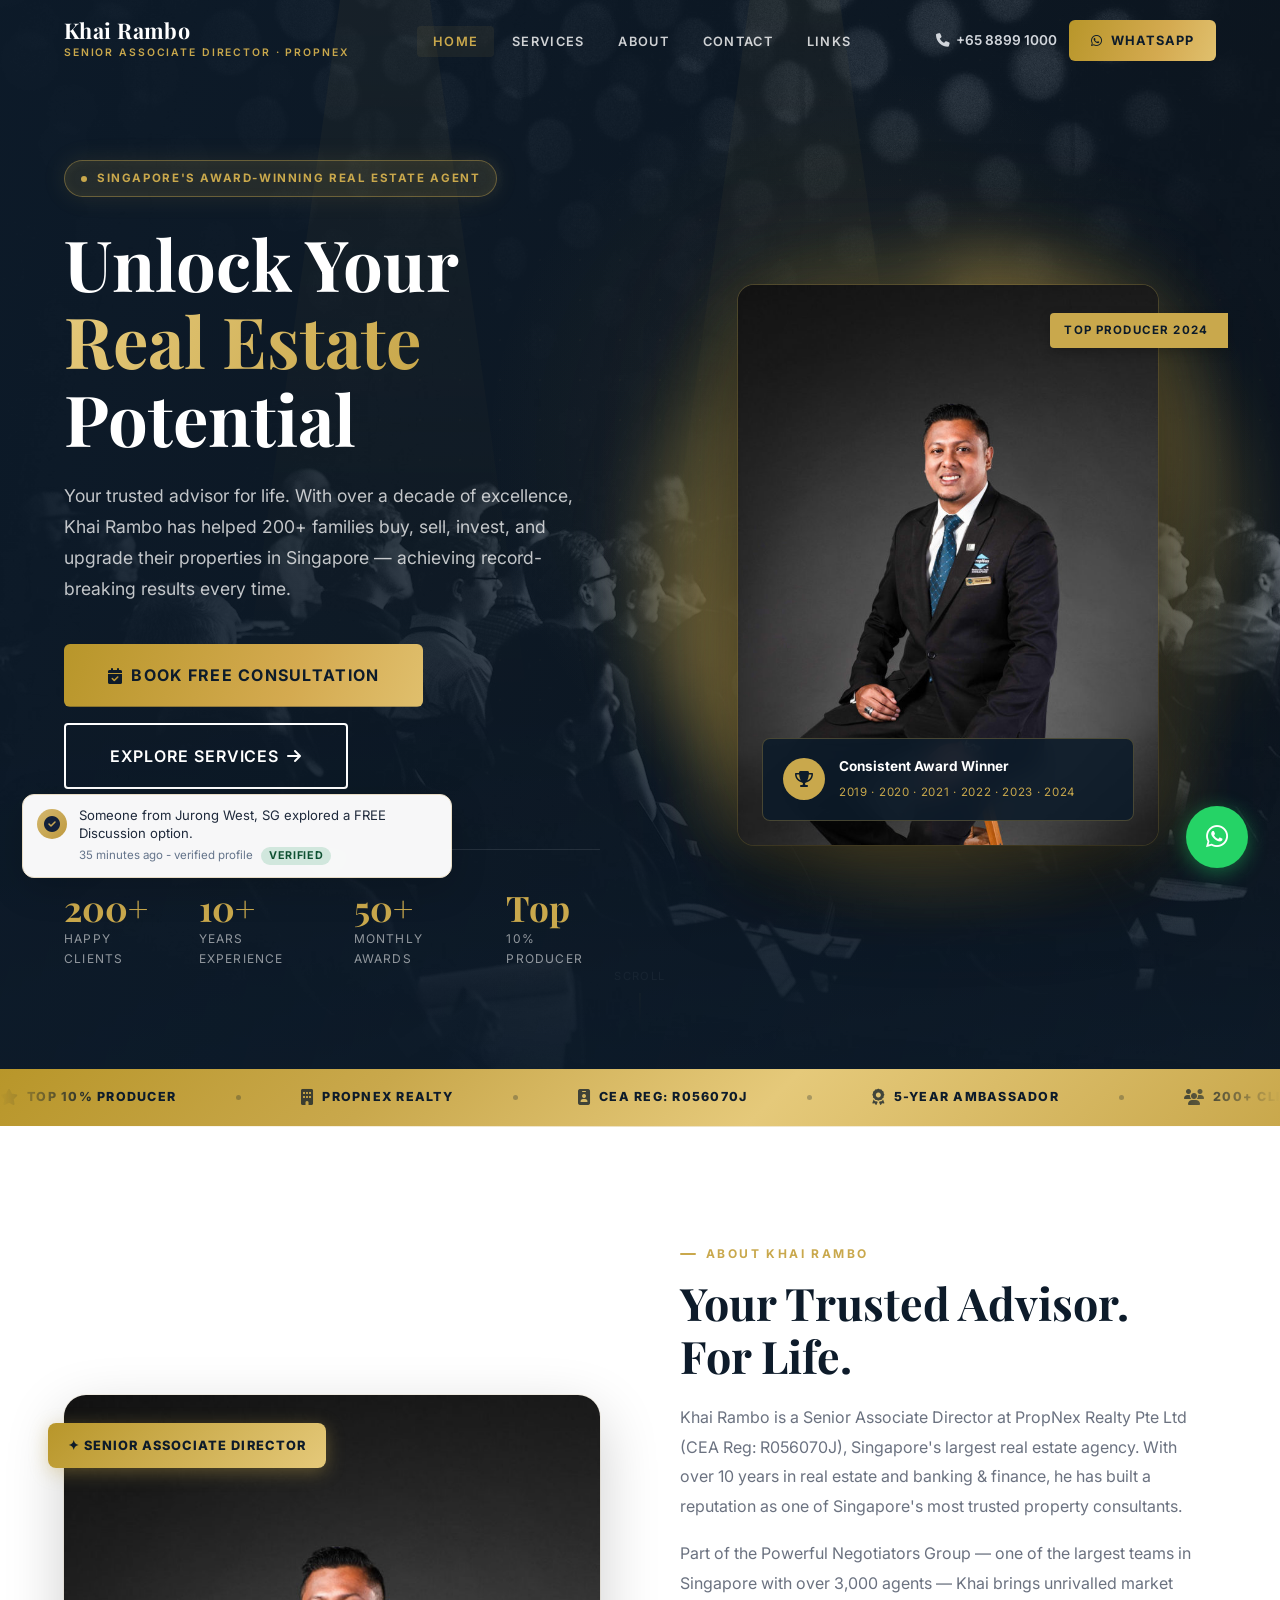
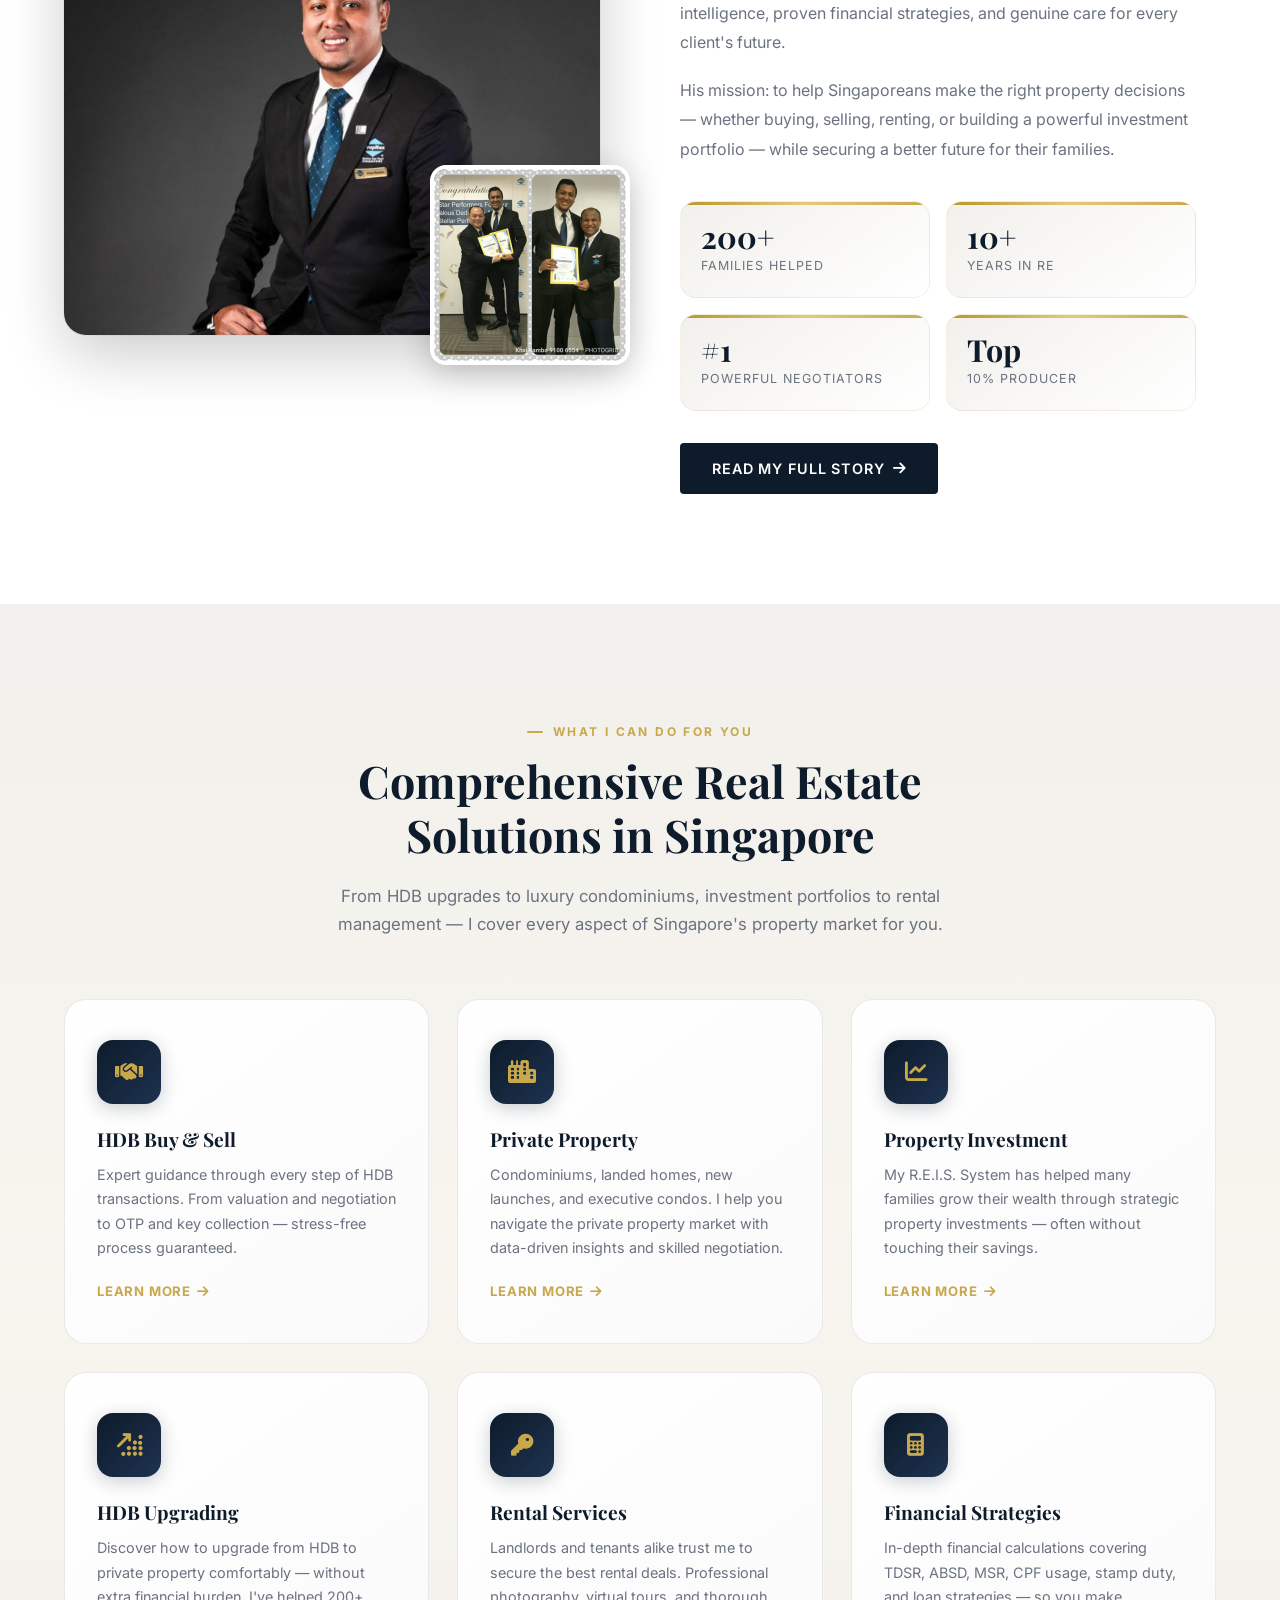
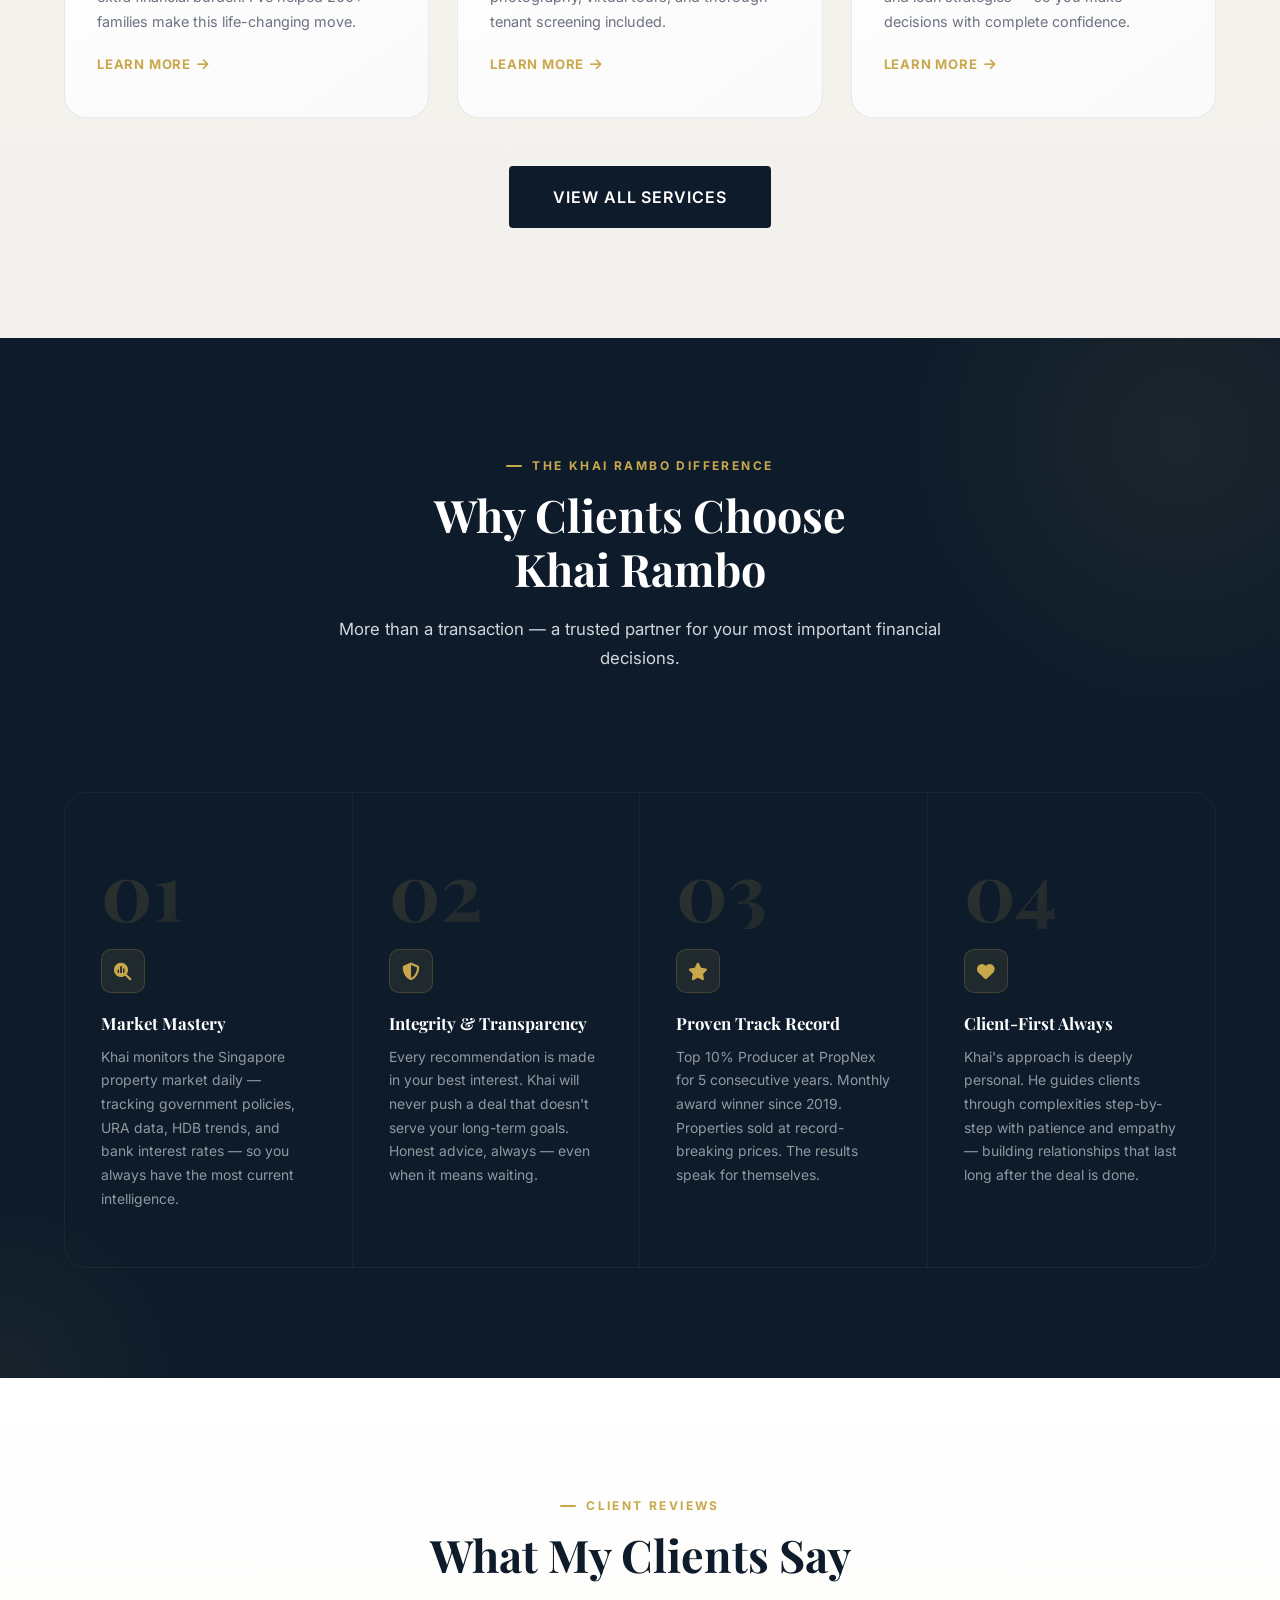
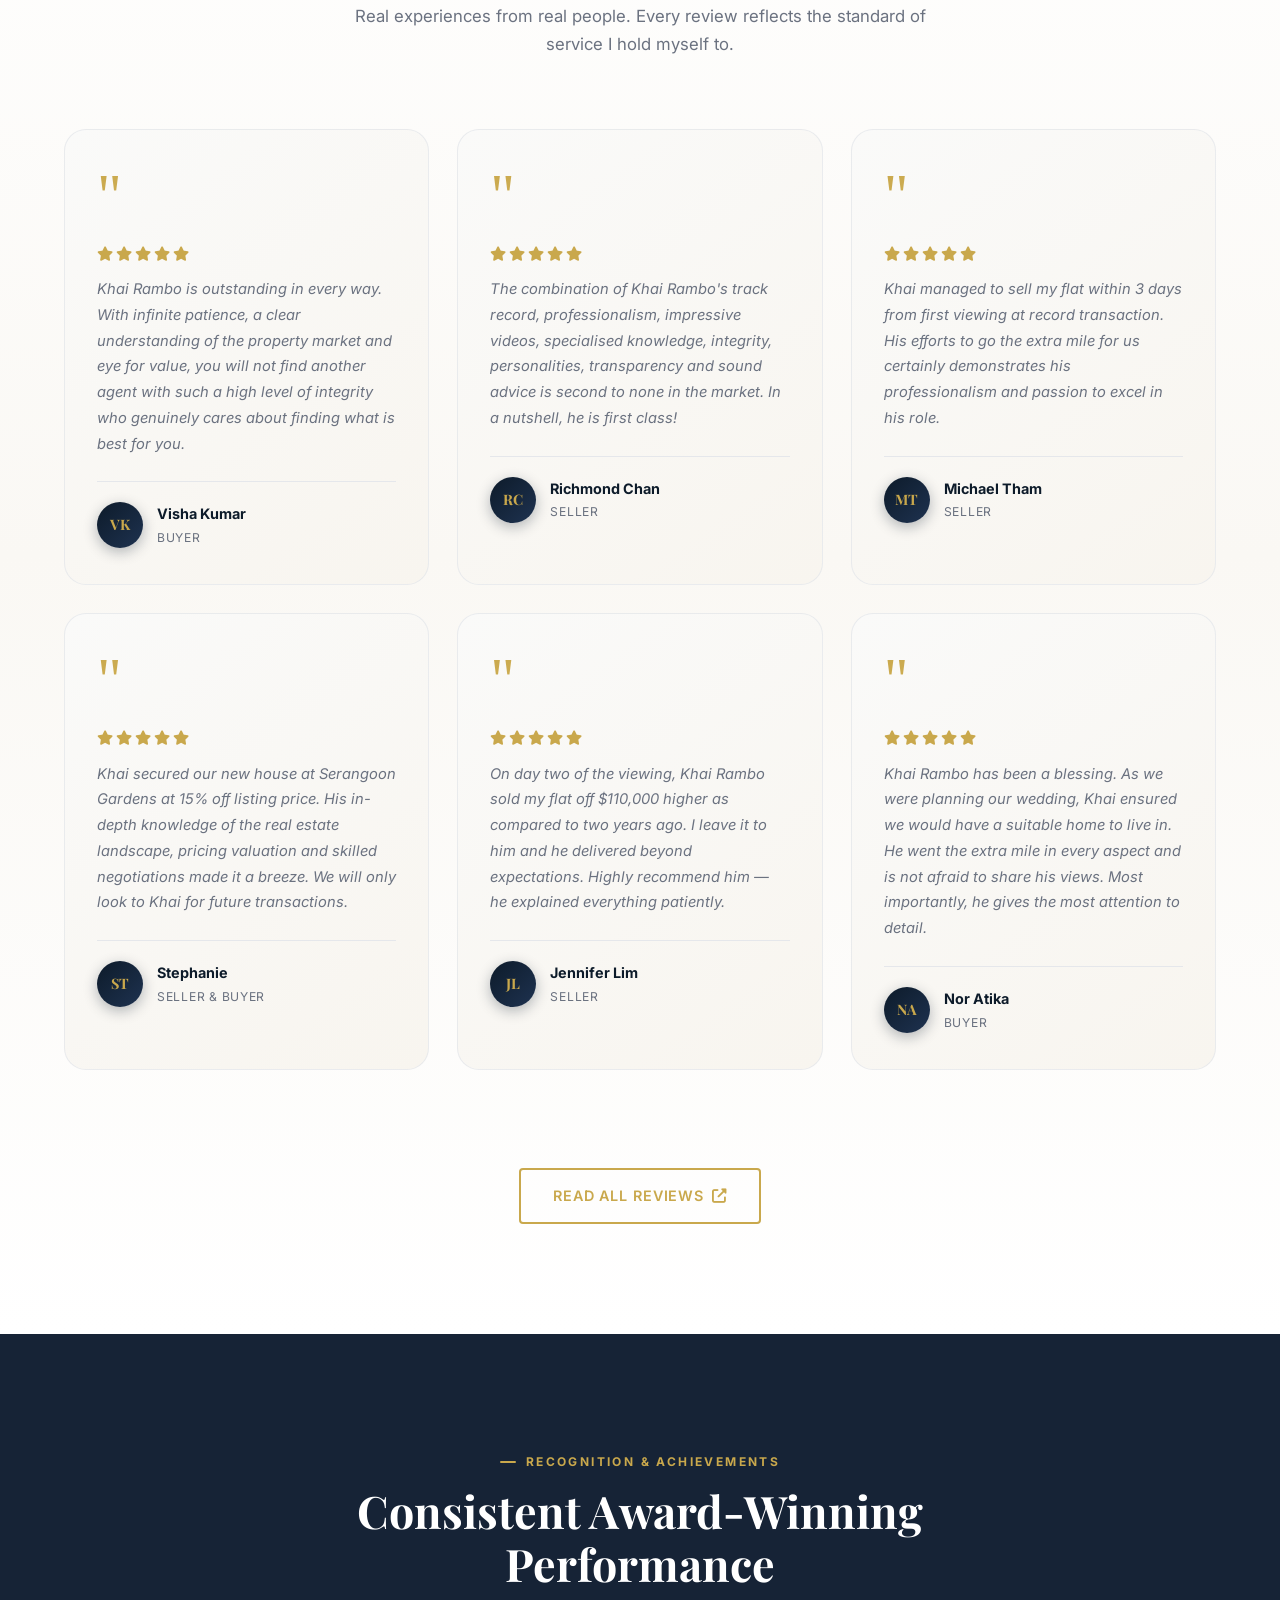
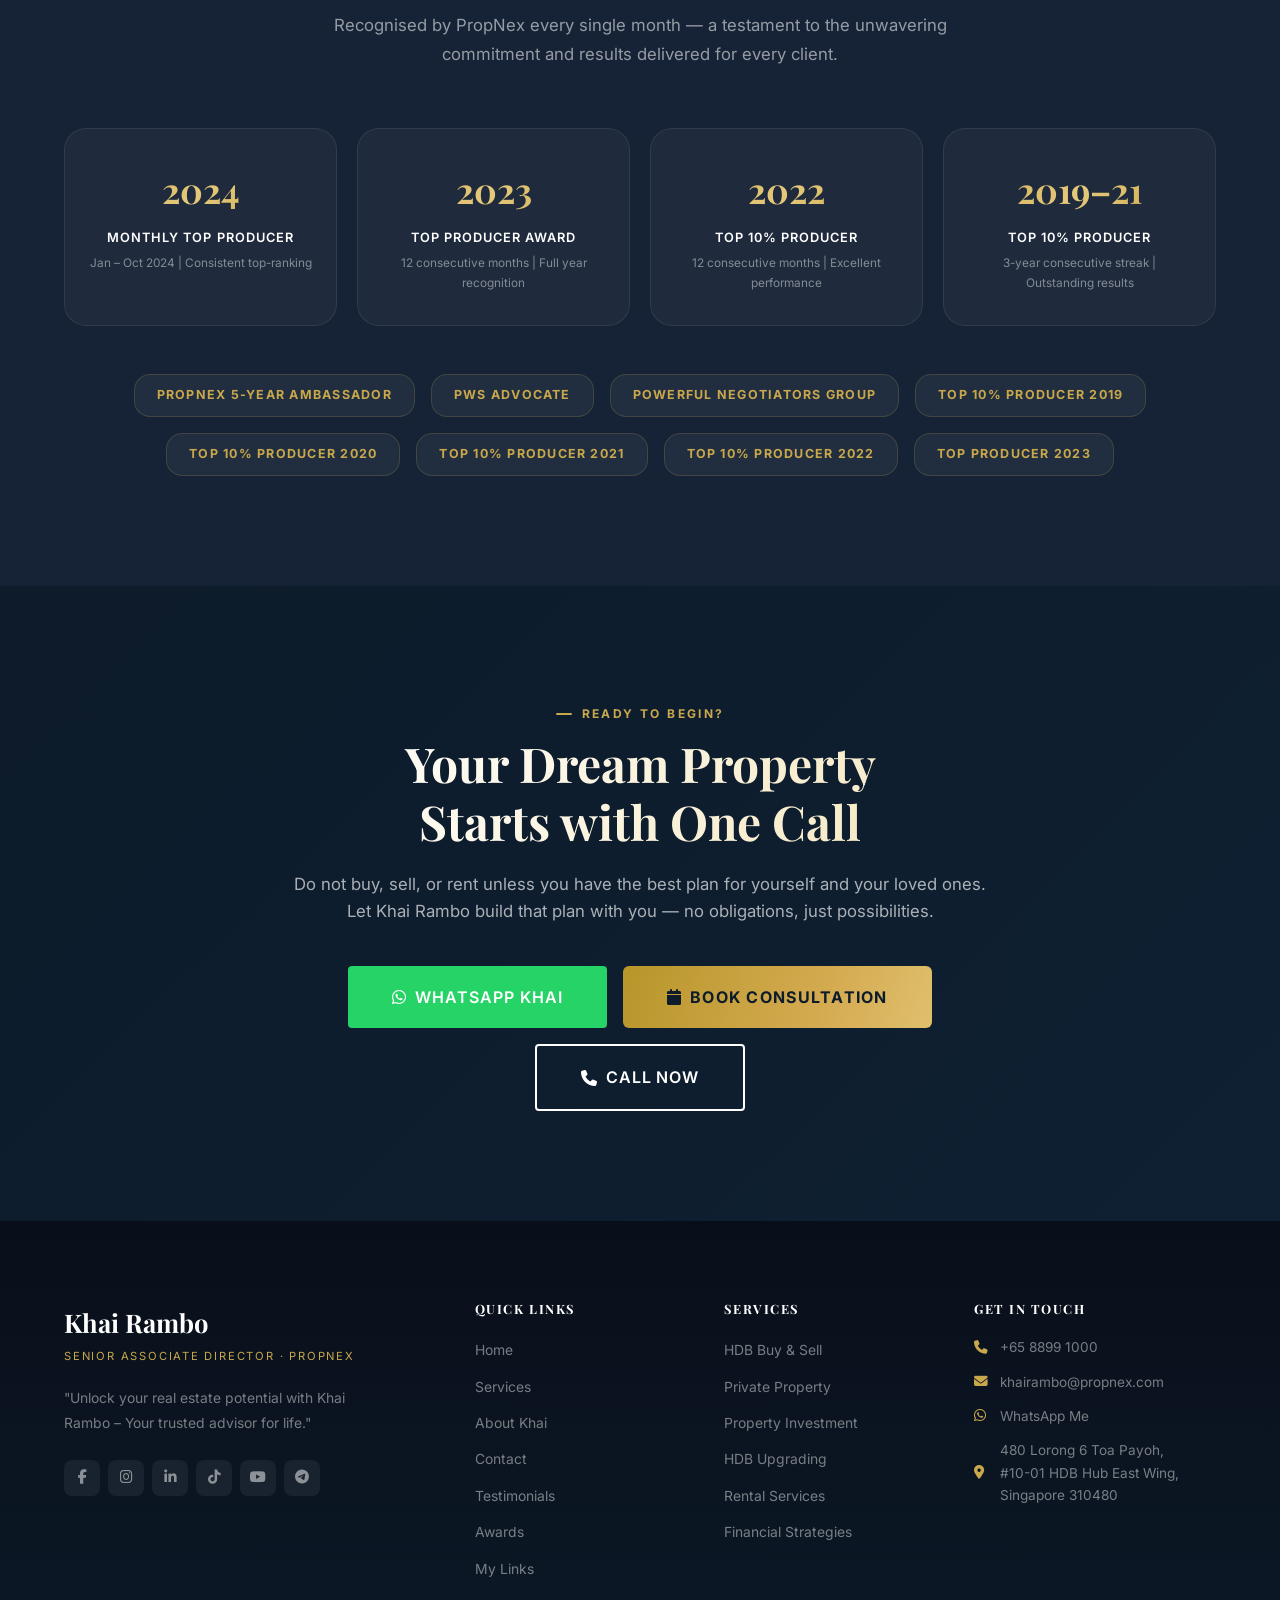
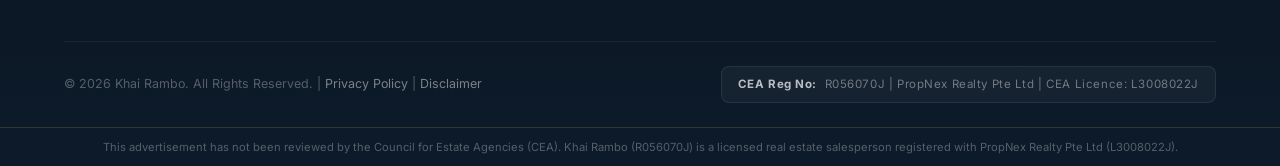
==== commit c7ec0af2: "Fix about page img tag, add bottom activity toast notification, remove empty CSS ruleset" ====
--- a/index.html
+++ b/index.html
@@ -101,6 +101,9 @@
     <!-- Cinematic stage-lighting overlay (do not remove) -->
     <div class="hero-overlay"></div>
 
+    <!-- Subtle grid dot pattern for depth -->
+    <div class="hero-grid-pattern"></div>
+
     <!-- Light beam decorations -->
     <div class="hero-light-beam hero-light-beam-1"></div>
     <div class="hero-light-beam hero-light-beam-2"></div>
@@ -148,6 +151,7 @@
           </div>
         </div>
         <div class="hero-image-wrapper">
+          <div class="hero-glow-ring"></div>
           <div class="hero-award-ribbon">Top Producer 2024</div>
           <div class="hero-image-card">
             <img src="images/khai-profile.jpg"
@@ -176,16 +180,39 @@
        TRUST BAR
   ═══════════════════════════════════════ -->
   <div class="trust-bar">
-    <div class="trust-bar-inner">
-      <div class="trust-item"><i class="fa-solid fa-star"></i> Top 10% Producer</div>
-      <div class="trust-divider"></div>
-      <div class="trust-item"><i class="fa-solid fa-building"></i> PropNex Realty</div>
-      <div class="trust-divider"></div>
-      <div class="trust-item"><i class="fa-solid fa-id-badge"></i> CEA Reg: R056070J</div>
-      <div class="trust-divider"></div>
-      <div class="trust-item"><i class="fa-solid fa-award"></i> 5-Year Ambassador</div>
-      <div class="trust-divider"></div>
-      <div class="trust-item"><i class="fa-solid fa-users"></i> 200+ Clients Helped</div>
+    <div class="trust-bar-marquee-wrapper">
+      <div class="trust-bar-marquee" aria-hidden="false">
+        <!-- Set 1 -->
+        <div class="trust-item"><i class="fa-solid fa-star"></i> Top 10% Producer</div>
+        <div class="trust-divider"></div>
+        <div class="trust-item"><i class="fa-solid fa-building"></i> PropNex Realty</div>
+        <div class="trust-divider"></div>
+        <div class="trust-item"><i class="fa-solid fa-id-badge"></i> CEA Reg: R056070J</div>
+        <div class="trust-divider"></div>
+        <div class="trust-item"><i class="fa-solid fa-award"></i> 5-Year Ambassador</div>
+        <div class="trust-divider"></div>
+        <div class="trust-item"><i class="fa-solid fa-users"></i> 200+ Clients Helped</div>
+        <div class="trust-divider"></div>
+        <div class="trust-item"><i class="fa-solid fa-trophy"></i> Award Winner 2019–2024</div>
+        <div class="trust-divider"></div>
+        <div class="trust-item"><i class="fa-solid fa-handshake"></i> Trusted by Families</div>
+        <div class="trust-divider"></div>
+        <!-- Set 2 — duplicate for seamless loop -->
+        <div class="trust-item"><i class="fa-solid fa-star"></i> Top 10% Producer</div>
+        <div class="trust-divider"></div>
+        <div class="trust-item"><i class="fa-solid fa-building"></i> PropNex Realty</div>
+        <div class="trust-divider"></div>
+        <div class="trust-item"><i class="fa-solid fa-id-badge"></i> CEA Reg: R056070J</div>
+        <div class="trust-divider"></div>
+        <div class="trust-item"><i class="fa-solid fa-award"></i> 5-Year Ambassador</div>
+        <div class="trust-divider"></div>
+        <div class="trust-item"><i class="fa-solid fa-users"></i> 200+ Clients Helped</div>
+        <div class="trust-divider"></div>
+        <div class="trust-item"><i class="fa-solid fa-trophy"></i> Award Winner 2019–2024</div>
+        <div class="trust-divider"></div>
+        <div class="trust-item"><i class="fa-solid fa-handshake"></i> Trusted by Families</div>
+        <div class="trust-divider"></div>
+      </div>
     </div>
   </div>
 
--- a/css/style.css
+++ b/css/style.css
@@ -1955,6 +1955,119 @@
 @media (max-width: 480px) {
   .wa-widget { bottom: 20px; right: 16px; }
   .wa-widget-panel { width: calc(100vw - 32px); right: -16px; }
+}
+
+/* ─────────────────────────────────────────
+   BOTTOM ACTIVITY NOTICE (SAMPLE)
+───────────────────────────────────────── */
+@keyframes activity-toast-in {
+  from {
+    opacity: 0;
+    transform: translateY(24px);
+  }
+  to {
+    opacity: 1;
+    transform: translateY(0);
+  }
+}
+@keyframes activity-toast-out {
+  from {
+    opacity: 1;
+    transform: translateY(0);
+  }
+  to {
+    opacity: 0;
+    transform: translateY(16px);
+  }
+}
+.activity-toast {
+  position: fixed;
+  left: 22px;
+  bottom: 22px;
+  max-width: min(430px, calc(100vw - 24px));
+  background: rgba(255,255,255,.97);
+  border: 1px solid #e8dcc5;
+  border-radius: 12px;
+  box-shadow: 0 10px 36px rgba(0,0,0,.16);
+  z-index: 8500;
+  display: flex;
+  align-items: flex-start;
+  gap: 12px;
+  padding: 12px 14px;
+  opacity: 0;
+  pointer-events: none;
+  backdrop-filter: blur(6px);
+}
+.activity-toast.show {
+  opacity: 1;
+  animation: activity-toast-in .32s ease forwards;
+}
+.activity-toast.hide {
+  animation: activity-toast-out .26s ease forwards;
+}
+.activity-toast-icon {
+  width: 30px;
+  height: 30px;
+  border-radius: 50%;
+  background: linear-gradient(135deg, #d4b86f, #be993e);
+  color: #13213a;
+  display: flex;
+  align-items: center;
+  justify-content: center;
+  flex-shrink: 0;
+  margin-top: 2px;
+}
+.activity-toast-body {
+  line-height: 1.35;
+}
+.activity-toast-text {
+  color: #1e293b;
+  font-size: .82rem;
+  margin: 0;
+}
+.activity-toast-meta {
+  margin-top: 4px;
+  display: flex;
+  align-items: center;
+  gap: 8px;
+  flex-wrap: wrap;
+}
+.activity-toast-time {
+  font-size: .72rem;
+  color: #64748b;
+}
+.activity-toast-badge {
+  font-size: .67rem;
+  text-transform: uppercase;
+  letter-spacing: .06em;
+  font-weight: 700;
+  color: #0f5132;
+  background: #d1e7dd;
+  border-radius: 999px;
+  padding: 2px 8px;
+}
+@media (max-width: 900px) {
+  .activity-toast {
+    left: 12px;
+    bottom: 94px;
+    max-width: calc(100vw - 24px);
+  }
+}
+@media (max-width: 480px) {
+  .activity-toast {
+    left: 10px;
+    bottom: 88px;
+    padding: 10px 12px;
+    gap: 10px;
+  }
+  .activity-toast-icon {
+    width: 26px;
+    height: 26px;
+    font-size: .78rem;
+  }
+  .activity-toast-text {
+    font-size: .78rem;
+  }
 }
 
 /* ─────────────────────────────────────────
@@ -2207,3 +2320,564 @@
   .contact-channels { grid-template-columns: 1fr; }
   .contact-channel-card { padding: 24px 20px; }
 }
+
+/* ============================================================
+   MODERN DESIGN REFRESH 2026 — KHAI RAMBO REAL ESTATE
+   Premium look: glassmorphism · gradient text · micro-motion
+   ============================================================ */
+
+/* ── Extended Design Tokens ── */
+:root {
+  --gold-gradient:  linear-gradient(135deg, #b8962a 0%, #c9a84c 35%, #e5c97a 65%, #c9a84c 100%);
+  --navy-gradient:  linear-gradient(135deg, #0d1b2a 0%, #1e3250 100%);
+  --glass-bg:       rgba(255,255,255,.07);
+  --glass-border:   rgba(255,255,255,.11);
+  --glow-gold:      0 0 48px rgba(201,168,76,.32);
+  --radius-xl:      22px;
+  --radius-2xl:     32px;
+}
+
+/* ── Gradient Text Utility ── */
+.gradient-text {
+  background: linear-gradient(135deg, #c9a84c 0%, #f0d882 50%, #b8962a 100%);
+  -webkit-background-clip: text;
+  -webkit-text-fill-color: transparent;
+  background-clip: text;
+}
+
+/* ── Frosted Glass Navigation ── */
+#navbar.scrolled {
+  background: rgba(10, 18, 30, 0.82);
+  backdrop-filter: blur(28px) saturate(1.6);
+  -webkit-backdrop-filter: blur(28px) saturate(1.6);
+  border-bottom: 1px solid rgba(201,168,76,.14);
+  box-shadow: 0 2px 40px rgba(0,0,0,.35);
+}
+
+/* ── Shimmer Primary Button ── */
+.btn-primary {
+  background: linear-gradient(110deg, #b8962a 0%, #d4aa50 30%, #e5c97a 55%, #c9a84c 80%, #b8962a 100%);
+  background-size: 220% 100%;
+  background-position: 0% 50%;
+  color: var(--navy);
+  position: relative;
+  overflow: hidden;
+  font-weight: 700;
+  letter-spacing: .08em;
+  border-radius: 6px;
+}
+.btn-primary::after {
+  content: '';
+  position: absolute;
+  top: 0; left: -100%; width: 55%; height: 100%;
+  background: linear-gradient(90deg, transparent, rgba(255,255,255,.38), transparent);
+  transition: left .55s ease;
+}
+.btn-primary:hover { background-position: 100% 50%; }
+.btn-primary:hover::after { left: 160%; }
+.btn-primary:hover {
+  transform: translateY(-3px);
+  box-shadow: 0 12px 32px rgba(201,168,76,.48);
+}
+
+/* ── Hero Title — Animated Gradient on "Real Estate" ── */
+.hero-title em {
+  background: linear-gradient(120deg, #e5c97a 0%, #c9a84c 35%, #f0d882 65%, #c9a84c 100%);
+  background-size: 200% 100%;
+  -webkit-background-clip: text;
+  -webkit-text-fill-color: transparent;
+  background-clip: text;
+  animation: gold-shift 5s ease infinite;
+  font-style: normal;
+}
+@keyframes gold-shift {
+  0%, 100% { background-position: 0% 50%; }
+  50%       { background-position: 100% 50%; }
+}
+
+/* ── Hero Badge — glow ring ── */
+.hero-badge {
+  background: rgba(201,168,76,.13);
+  border: 1px solid rgba(201,168,76,.42);
+  box-shadow: 0 0 24px rgba(201,168,76,.12), inset 0 0 12px rgba(201,168,76,.06);
+}
+
+/* ── Hero Image — deeper glow ── */
+.hero-image-card {
+  box-shadow:
+    0 32px 80px rgba(0,0,0,.55),
+    0 0 0 1px rgba(201,168,76,.25),
+    0 0 90px rgba(201,168,76,.20),
+    0 0 180px rgba(201,168,76,.08);
+}
+
+/* ── Trust Bar — infinite marquee ── */
+.trust-bar {
+  background: linear-gradient(135deg, #b8962a 0%, #c9a84c 30%, #e5c97a 60%, #c9a84c 100%);
+  padding: 0;
+  overflow: hidden;
+}
+.trust-bar-inner { display: none; } /* replaced by marquee */
+.trust-bar-marquee-wrapper {
+  display: flex;
+  overflow: hidden;
+  padding: 18px 0;
+  mask-image: linear-gradient(to right, transparent, black 8%, black 92%, transparent);
+  -webkit-mask-image: linear-gradient(to right, transparent, black 8%, black 92%, transparent);
+}
+.trust-bar-marquee {
+  display: flex;
+  align-items: center;
+  gap: 60px;
+  animation: marquee-scroll 24s linear infinite;
+  flex-shrink: 0;
+  white-space: nowrap;
+}
+.trust-bar-marquee-wrapper:hover .trust-bar-marquee { animation-play-state: paused; }
+@keyframes marquee-scroll {
+  0%   { transform: translateX(0); }
+  100% { transform: translateX(-50%); }
+}
+.trust-item {
+  display: flex;
+  align-items: center;
+  gap: 8px;
+  color: var(--navy);
+  font-size: .78rem;
+  font-weight: 800;
+  letter-spacing: .1em;
+  text-transform: uppercase;
+  flex-shrink: 0;
+}
+.trust-item i { opacity: .75; }
+.trust-divider {
+  width: 5px; height: 5px;
+  border-radius: 50%;
+  background: var(--navy);
+  opacity: .28;
+  flex-shrink: 0;
+}
+
+/* ── Eyebrow — accent dash ── */
+.eyebrow {
+  display: inline-flex;
+  align-items: center;
+  gap: 10px;
+  letter-spacing: .2em;
+}
+.eyebrow::before {
+  content: '';
+  display: inline-block;
+  width: 16px;
+  height: 2px;
+  background: var(--gold);
+  border-radius: 2px;
+  flex-shrink: 0;
+}
+
+/* ── Section header subtitle lines ── */
+.section-header {
+  position: relative;
+}
+
+/* ── About Preview — larger radius ── */
+.about-preview-img-main {
+  border-radius: var(--radius-xl);
+  box-shadow: var(--shadow-xl), 0 0 0 1px rgba(201,168,76,.1);
+}
+.about-preview-img-accent {
+  border-radius: var(--radius-lg);
+  border: 4px solid var(--white);
+  box-shadow: 0 8px 32px rgba(0,0,0,.22);
+}
+.about-preview-caption {
+  background: linear-gradient(135deg, #b8962a, #e5c97a);
+  color: var(--navy);
+  font-weight: 800;
+  border-radius: var(--radius);
+  box-shadow: 0 4px 18px rgba(201,168,76,.38);
+  left: -16px;
+}
+
+/* ── About Stat Cards — gold-top bar ── */
+.about-stat-card {
+  background: linear-gradient(145deg, var(--light), #fff);
+  border-left: none;
+  border-radius: var(--radius-lg);
+  border: 1px solid rgba(201,168,76,.14);
+  position: relative;
+  overflow: hidden;
+  transition: var(--transition);
+}
+.about-stat-card::before {
+  content: '';
+  position: absolute;
+  top: 0; left: 0; right: 0;
+  height: 3px;
+  background: linear-gradient(90deg, #b8962a, #e5c97a, #c9a84c);
+}
+.about-stat-card:hover {
+  transform: translateY(-4px);
+  box-shadow: var(--shadow-md);
+  border-color: rgba(201,168,76,.3);
+}
+
+/* ── Service Cards — modern top-accent & warm hover ── */
+.service-card {
+  border-radius: var(--radius-xl);
+  background: linear-gradient(145deg, #ffffff 0%, #fafafa 100%);
+  border: 1px solid rgba(229,231,235,.9);
+  overflow: hidden;
+  transition: all .42s cubic-bezier(.4,0,.2,1);
+}
+.service-card::before {
+  top: 0;
+  bottom: auto;
+  height: 3px;
+  background: linear-gradient(90deg, #b8962a, #e5c97a, #c9a84c);
+  border-radius: 0;
+  transform: scaleX(0);
+  transform-origin: left;
+  transition: transform .42s cubic-bezier(.4,0,.2,1);
+}
+.service-card:hover {
+  transform: translateY(-9px);
+  box-shadow: 0 24px 56px rgba(13,27,42,.12), 0 0 0 1px rgba(201,168,76,.22);
+  border-color: rgba(201,168,76,.2);
+  background: linear-gradient(145deg, #ffffff 0%, #fdf6e8 100%);
+}
+.service-card:hover::before { transform: scaleX(1); }
+.service-icon {
+  width: 64px;
+  height: 64px;
+  border-radius: 16px;
+  background: linear-gradient(135deg, #0d1b2a 0%, #1e3250 100%);
+  box-shadow: 0 4px 18px rgba(13,27,42,.22);
+  transition: all .42s cubic-bezier(.4,0,.2,1);
+}
+.service-card:hover .service-icon {
+  background: linear-gradient(135deg, #b8962a 0%, #e5c97a 100%);
+  box-shadow: 0 6px 24px rgba(201,168,76,.35);
+  transform: scale(1.1) rotate(-4deg);
+}
+
+/* ── Why Choose Grid — unified card border ── */
+.why-grid {
+  gap: 0;
+  border: 1px solid rgba(255,255,255,.05);
+  border-radius: var(--radius-xl);
+  overflow: hidden;
+}
+.why-card {
+  padding: 56px 36px;
+  border-right: 1px solid rgba(255,255,255,.05);
+  border-bottom: none;
+  border-radius: 0;
+  position: relative;
+  overflow: hidden;
+  transition: all .42s cubic-bezier(.4,0,.2,1);
+}
+.why-card:last-child { border-right: none; }
+.why-card::before {
+  content: '';
+  position: absolute;
+  inset: 0;
+  background: linear-gradient(135deg, rgba(201,168,76,.07) 0%, transparent 60%);
+  opacity: 0;
+  transition: opacity .4s;
+  pointer-events: none;
+}
+.why-card:hover { background: rgba(255,255,255,.04); }
+.why-card:hover::before { opacity: 1; }
+@media (min-width: 1025px) {
+  .why-card:first-child { border-radius: var(--radius-xl) 0 0 var(--radius-xl); }
+  .why-card:last-child  { border-radius: 0 var(--radius-xl) var(--radius-xl) 0; }
+}
+@media (max-width: 1024px) {
+  .why-card { border-right: none; border-bottom: 1px solid rgba(255,255,255,.05); }
+  .why-card:last-child { border-bottom: none; }
+}
+.why-num {
+  font-size: 5rem;
+  line-height: 1;
+  background: linear-gradient(135deg, rgba(201,168,76,.18) 0%, rgba(201,168,76,.05) 100%);
+  -webkit-background-clip: text;
+  -webkit-text-fill-color: transparent;
+  background-clip: text;
+  transition: all .4s;
+}
+.why-card:hover .why-num {
+  background: linear-gradient(135deg, rgba(201,168,76,.42) 0%, rgba(201,168,76,.18) 100%);
+  -webkit-background-clip: text;
+  -webkit-text-fill-color: transparent;
+  background-clip: text;
+}
+.why-icon {
+  background: rgba(201,168,76,.10);
+  border: 1px solid rgba(201,168,76,.22);
+  transition: all .35s cubic-bezier(.4,0,.2,1);
+}
+.why-card:hover .why-icon {
+  background: var(--gold);
+  color: var(--navy);
+  border-color: var(--gold);
+  transform: scale(1.12) rotate(6deg);
+  box-shadow: 0 6px 20px rgba(201,168,76,.35);
+}
+
+/* ── Testimonial Cards — premium ── */
+.testimonial-card {
+  background: linear-gradient(145deg, #fafaf9 0%, #f8f5ef 100%);
+  border-radius: var(--radius-xl);
+  border: 1px solid rgba(229,231,235,.75);
+  position: relative;
+  overflow: hidden;
+}
+.testimonial-card::before {
+  content: '';
+  position: absolute;
+  top: 0; left: 0; right: 0;
+  height: 2px;
+  background: linear-gradient(90deg, transparent, var(--gold), transparent);
+  opacity: 0;
+  transition: opacity .38s;
+}
+.testimonial-card:hover {
+  transform: translateY(-7px);
+  box-shadow: 0 24px 52px rgba(13,27,42,.11), 0 0 0 1px rgba(201,168,76,.22);
+  border-color: rgba(201,168,76,.22);
+}
+.testimonial-card:hover::before { opacity: 1; }
+.testimonial-quote {
+  font-size: 3.8rem;
+  background: linear-gradient(135deg, #c9a84c, #e5c97a);
+  -webkit-background-clip: text;
+  -webkit-text-fill-color: transparent;
+  background-clip: text;
+  line-height: 1;
+  opacity: 1;
+}
+.testimonial-avatar {
+  background: linear-gradient(135deg, var(--navy) 0%, var(--navy-light) 100%);
+  box-shadow: 0 4px 14px rgba(13,27,42,.3);
+}
+
+/* ── Awards section — year card glow ── */
+.award-year-card {
+  border-radius: var(--radius-xl);
+  position: relative;
+  overflow: hidden;
+  transition: all .38s cubic-bezier(.4,0,.2,1);
+}
+.award-year-card::after {
+  content: '';
+  position: absolute;
+  bottom: 0; left: 0; right: 0;
+  height: 2px;
+  background: linear-gradient(90deg, transparent, var(--gold), transparent);
+  opacity: 0;
+  transition: opacity .38s;
+}
+.award-year-card:hover {
+  transform: translateY(-7px);
+  border-color: rgba(201,168,76,.4);
+  background: rgba(201,168,76,.07);
+  box-shadow: 0 24px 44px rgba(0,0,0,.28), var(--glow-gold);
+}
+.award-year-card:hover::after { opacity: 1; }
+.award-year-card .year {
+  background: linear-gradient(135deg, #c9a84c 0%, #e5c97a 50%, #c9a84c 100%);
+  -webkit-background-clip: text;
+  -webkit-text-fill-color: transparent;
+  background-clip: text;
+  font-size: 2.2rem;
+}
+.award-pill {
+  border-radius: var(--radius-lg);
+  backdrop-filter: blur(8px);
+  -webkit-backdrop-filter: blur(8px);
+  transition: all .32s cubic-bezier(.4,0,.2,1);
+}
+.award-pill:hover {
+  background: rgba(201,168,76,.16);
+  border-color: rgba(201,168,76,.52);
+  transform: translateY(-4px);
+  box-shadow: 0 6px 22px rgba(201,168,76,.22);
+}
+
+/* ── CTA — animated gradient background ── */
+.cta-section {
+  background: linear-gradient(135deg, #0d1b2a 0%, #0f2236 35%, #162336 65%, #0d1b2a 100%);
+  background-size: 400% 400%;
+  animation: cta-bg 14s ease infinite;
+}
+@keyframes cta-bg {
+  0%, 100% { background-position: 0% 50%; }
+  50%       { background-position: 100% 50%; }
+}
+.cta-content h2 {
+  background: linear-gradient(120deg, #ffffff 0%, #f5e8c0 45%, #e5c97a 65%, #ffffff 100%);
+  background-size: 220% 100%;
+  -webkit-background-clip: text;
+  -webkit-text-fill-color: transparent;
+  background-clip: text;
+  animation: cta-h2-shimmer 6s ease infinite;
+}
+@keyframes cta-h2-shimmer {
+  0%, 100% { background-position: 0% 50%; }
+  50%       { background-position: 100% 50%; }
+}
+
+/* ── Footer — deeper navy gradient ── */
+footer {
+  background: linear-gradient(180deg, #090f1a 0%, #0d1b2a 100%);
+}
+.footer-social {
+  transition: all .32s cubic-bezier(.4,0,.2,1);
+}
+.footer-social:hover {
+  background: linear-gradient(135deg, #b8962a, #e5c97a);
+  color: var(--navy);
+  transform: translateY(-4px) scale(1.1);
+  box-shadow: 0 8px 18px rgba(201,168,76,.32);
+}
+
+/* ── Page hero — gold rule at bottom ── */
+.page-hero::before {
+  content: '';
+  position: absolute;
+  bottom: 0; left: 0; right: 0;
+  height: 2px;
+  background: linear-gradient(90deg, transparent, rgba(201,168,76,.5), transparent);
+  z-index: 2;
+}
+
+/* ── Contact channel cards ── */
+.contact-channel-card {
+  border-radius: var(--radius-xl);
+  transition: all .4s cubic-bezier(.4,0,.2,1);
+}
+.contact-channel-card:hover {
+  transform: translateY(-7px);
+  box-shadow: 0 24px 52px rgba(13,27,42,.12), 0 0 0 1px rgba(201,168,76,.22);
+  border-color: rgba(201,168,76,.22);
+}
+
+/* ── Scroll indicator refinement ── */
+.scroll-line {
+  background: linear-gradient(to bottom, rgba(201,168,76,.7), transparent);
+}
+
+/* ── Hero grid dot pattern ── */
+.hero-grid-pattern {
+  position: absolute;
+  inset: 0;
+  z-index: 1;
+  pointer-events: none;
+  background-image:
+    radial-gradient(circle, rgba(201,168,76,.18) 1px, transparent 1px);
+  background-size: 40px 40px;
+  mask-image: radial-gradient(ellipse 80% 80% at 70% 40%, black 0%, transparent 70%);
+  -webkit-mask-image: radial-gradient(ellipse 80% 80% at 70% 40%, black 0%, transparent 70%);
+  opacity: .35;
+}
+
+/* ── Hero glow ring behind image ── */
+.hero-glow-ring {
+  position: absolute;
+  inset: -30px;
+  border-radius: 50%;
+  background: conic-gradient(
+    from 0deg,
+    rgba(201,168,76,.55) 0%,
+    rgba(201,168,76,.08) 35%,
+    rgba(201,168,76,.55) 65%,
+    rgba(201,168,76,.08) 100%
+  );
+  filter: blur(36px);
+  animation: ring-spin 12s linear infinite;
+  z-index: 0;
+  pointer-events: none;
+}
+@keyframes ring-spin {
+  from { transform: rotate(0deg); }
+  to   { transform: rotate(360deg); }
+}
+
+/* ── Services Section — soft gradient background ── */
+.services-home {
+  background: linear-gradient(180deg, #f2f0ec 0%, #f8f5ef 50%, #f2f0ec 100%);
+}
+
+/* ── Services home grid — add gap ── */
+.services-grid {
+  gap: 28px;
+}
+
+/* ── Testimonials section — warm gradient ── */
+.testimonials {
+  background: linear-gradient(180deg, #ffffff 0%, #faf8f4 50%, #ffffff 100%);
+}
+
+/* ── About Preview section — white with gold top accent ── */
+.about-preview.bg-white {
+  position: relative;
+  overflow: hidden;
+}
+.about-preview.bg-white::before {
+  content: '';
+  position: absolute;
+  top: 0; left: 0; right: 0;
+  height: 1px;
+  background: linear-gradient(90deg, transparent, rgba(201,168,76,.35), transparent);
+}
+
+/* ── Process Section line — gold gradient ── */
+.process-steps::before {
+  background: linear-gradient(to right, transparent, rgba(201,168,76,.6), transparent);
+}
+.process-num {
+  background: linear-gradient(135deg, #b8962a 0%, #e5c97a 100%);
+  box-shadow: 0 0 0 8px rgba(201,168,76,.12), 0 6px 20px rgba(201,168,76,.3);
+}
+
+/* ── About badge items — hover lift ── */
+.about-badge-item {
+  border-left: none;
+  border-radius: var(--radius);
+  border: 1px solid rgba(201,168,76,.12);
+  position: relative;
+  overflow: hidden;
+  transition: var(--transition);
+}
+.about-badge-item::before {
+  content: '';
+  position: absolute;
+  left: 0; top: 0; bottom: 0;
+  width: 3px;
+  background: linear-gradient(to bottom, #b8962a, #e5c97a);
+  border-radius: 3px 0 0 3px;
+}
+.about-badge-item:hover {
+  transform: translateX(4px);
+  border-color: rgba(201,168,76,.28);
+  box-shadow: var(--shadow-sm);
+}
+
+/* ── Refined nav hover state ── */
+.nav-links a:hover,
+.nav-links a.active {
+  color: var(--gold);
+  background: rgba(201,168,76,.08);
+  border-radius: 4px;
+}
+
+/* ── Mobile menu — modern transition ── */
+.mobile-menu {
+  background: linear-gradient(160deg, #0d1b2a 0%, #162336 100%);
+}
+
+/* ── Section pad spacing tweak — breathing room ── */
+@media (min-width: 1025px) {
+  .section-pad { padding: 110px 0; }
+}
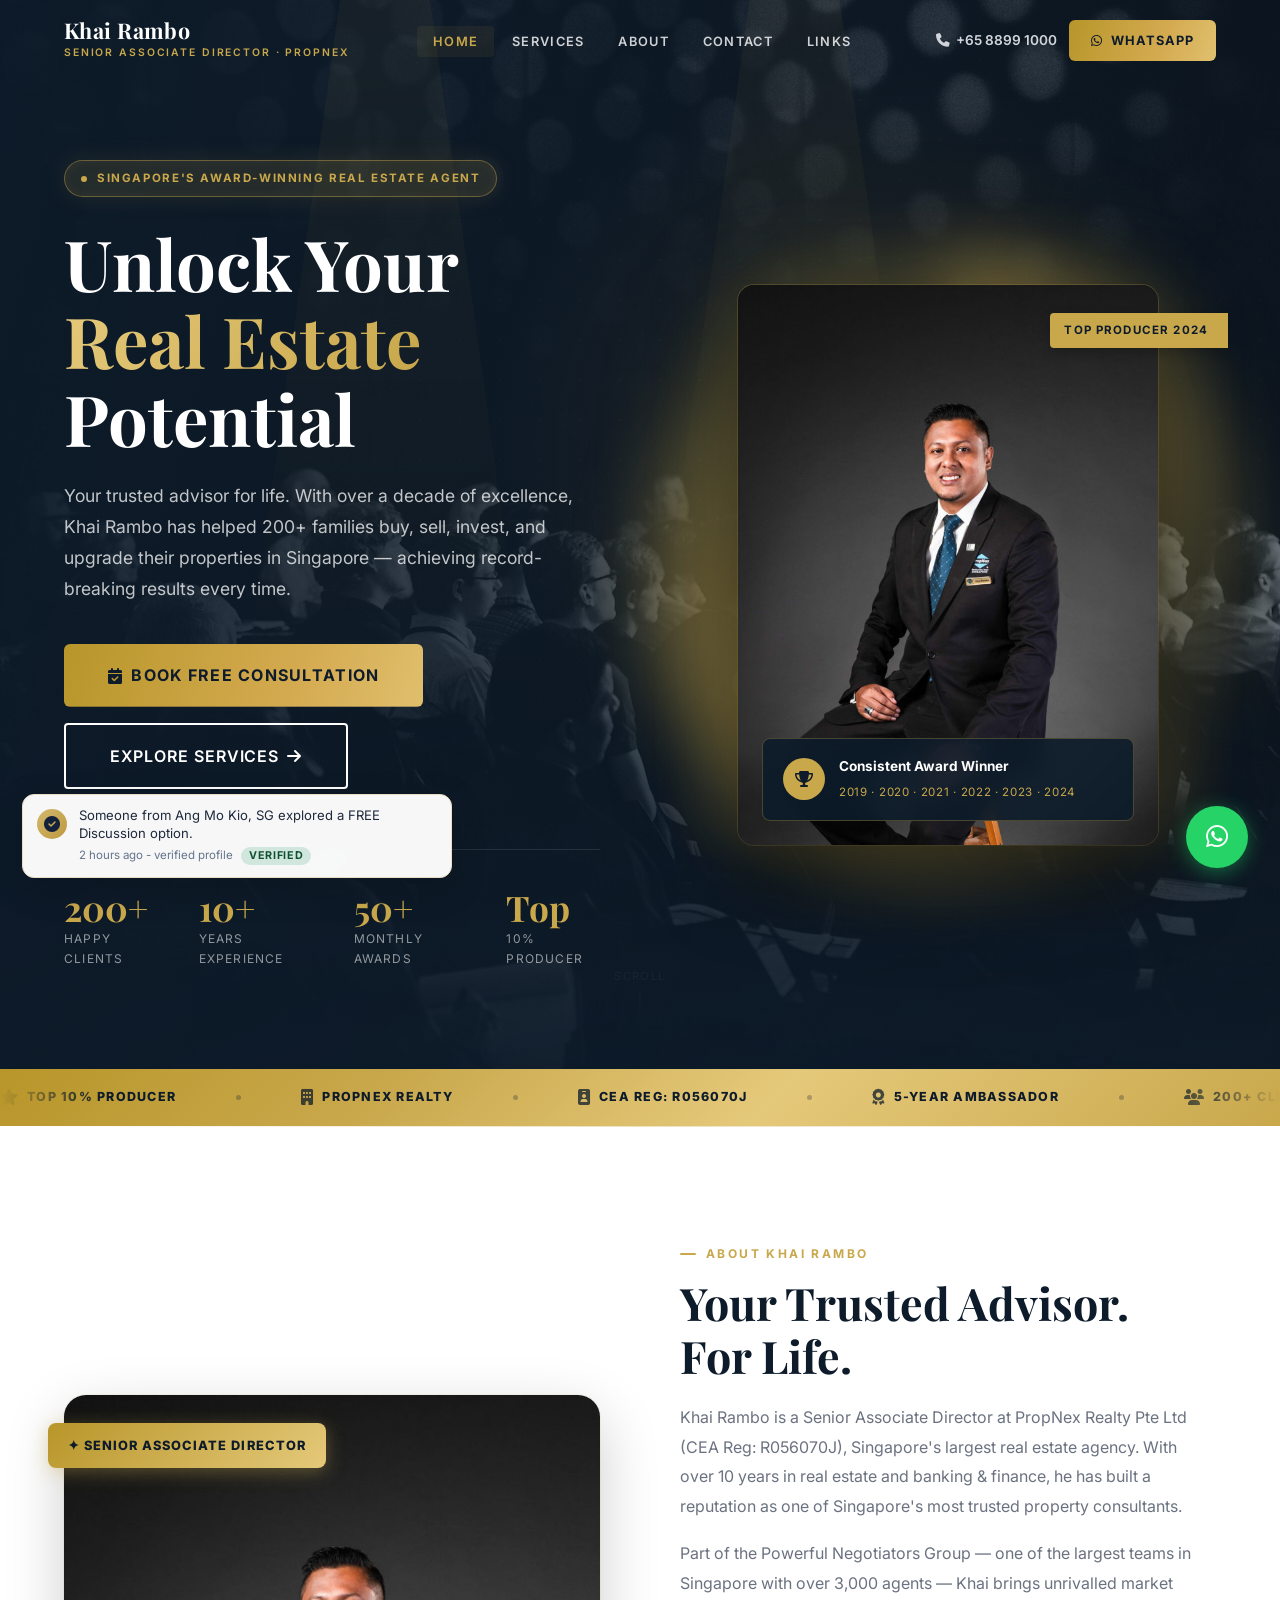
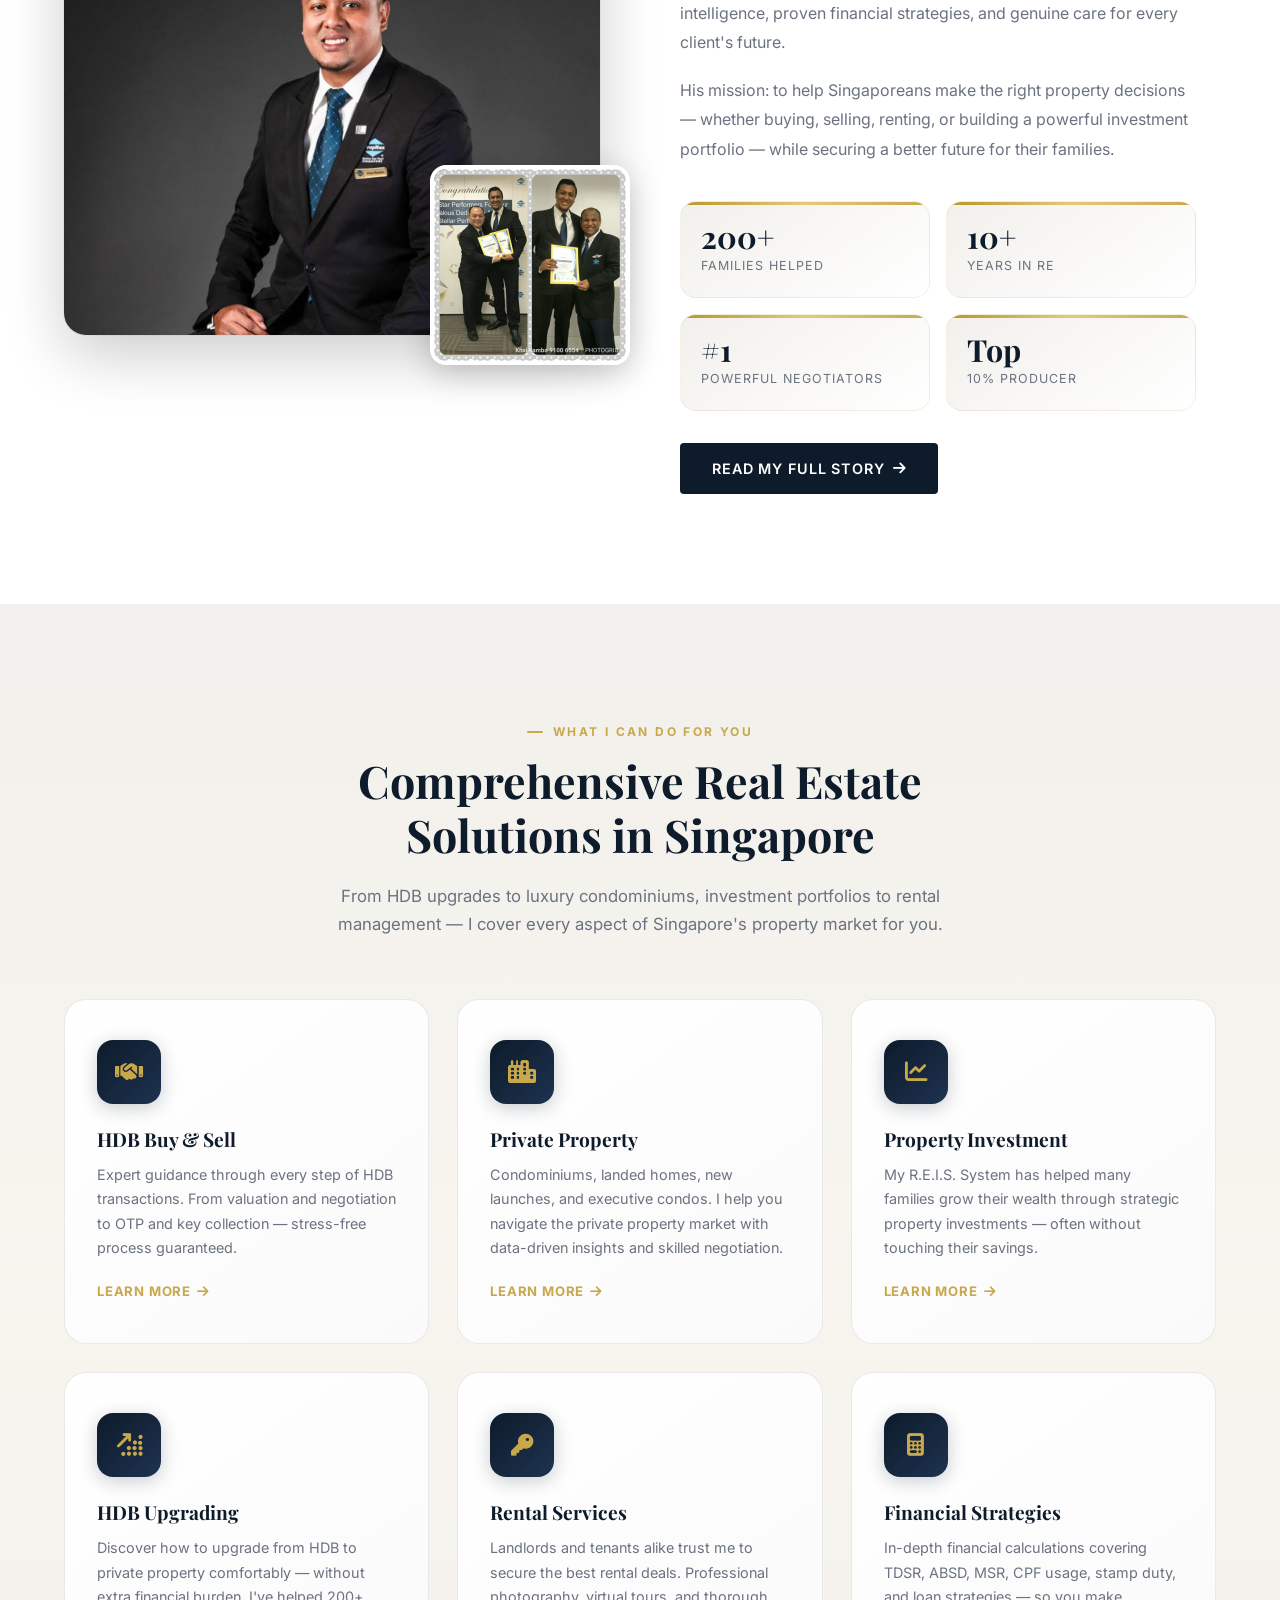
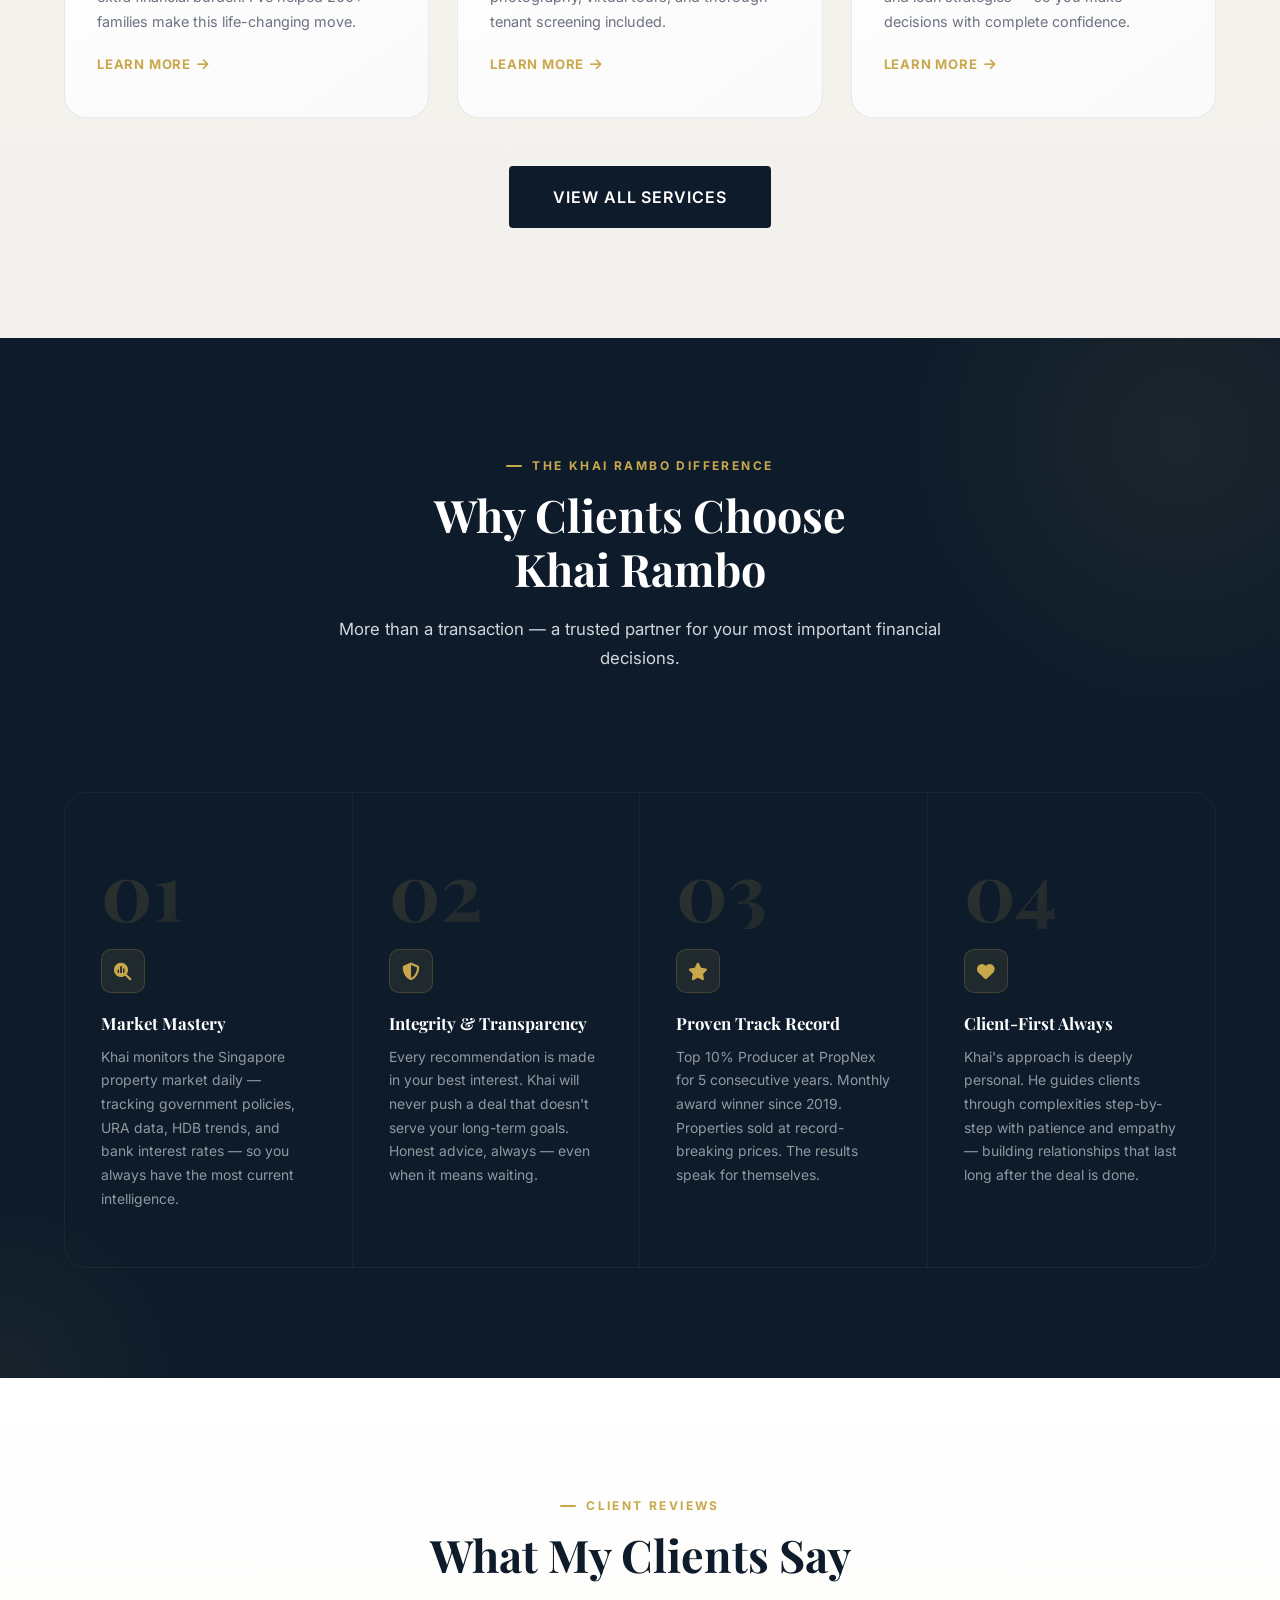
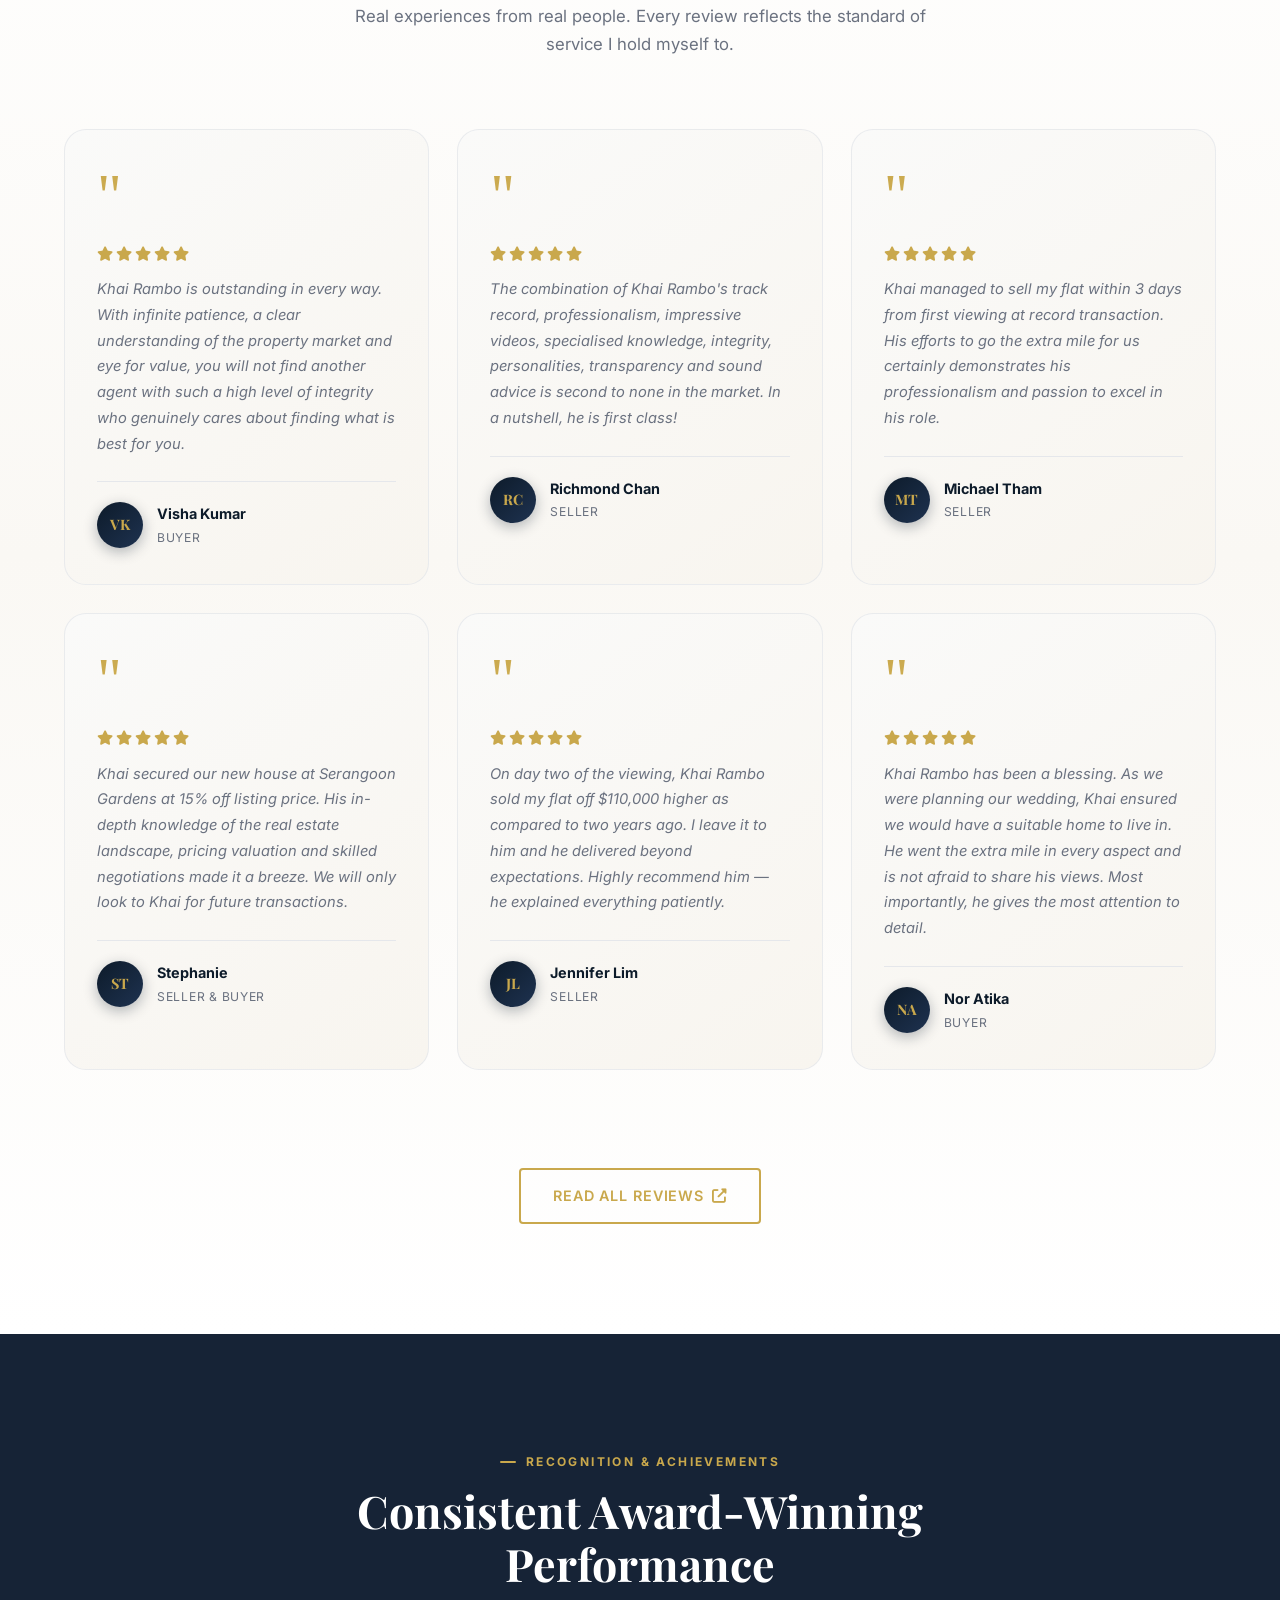
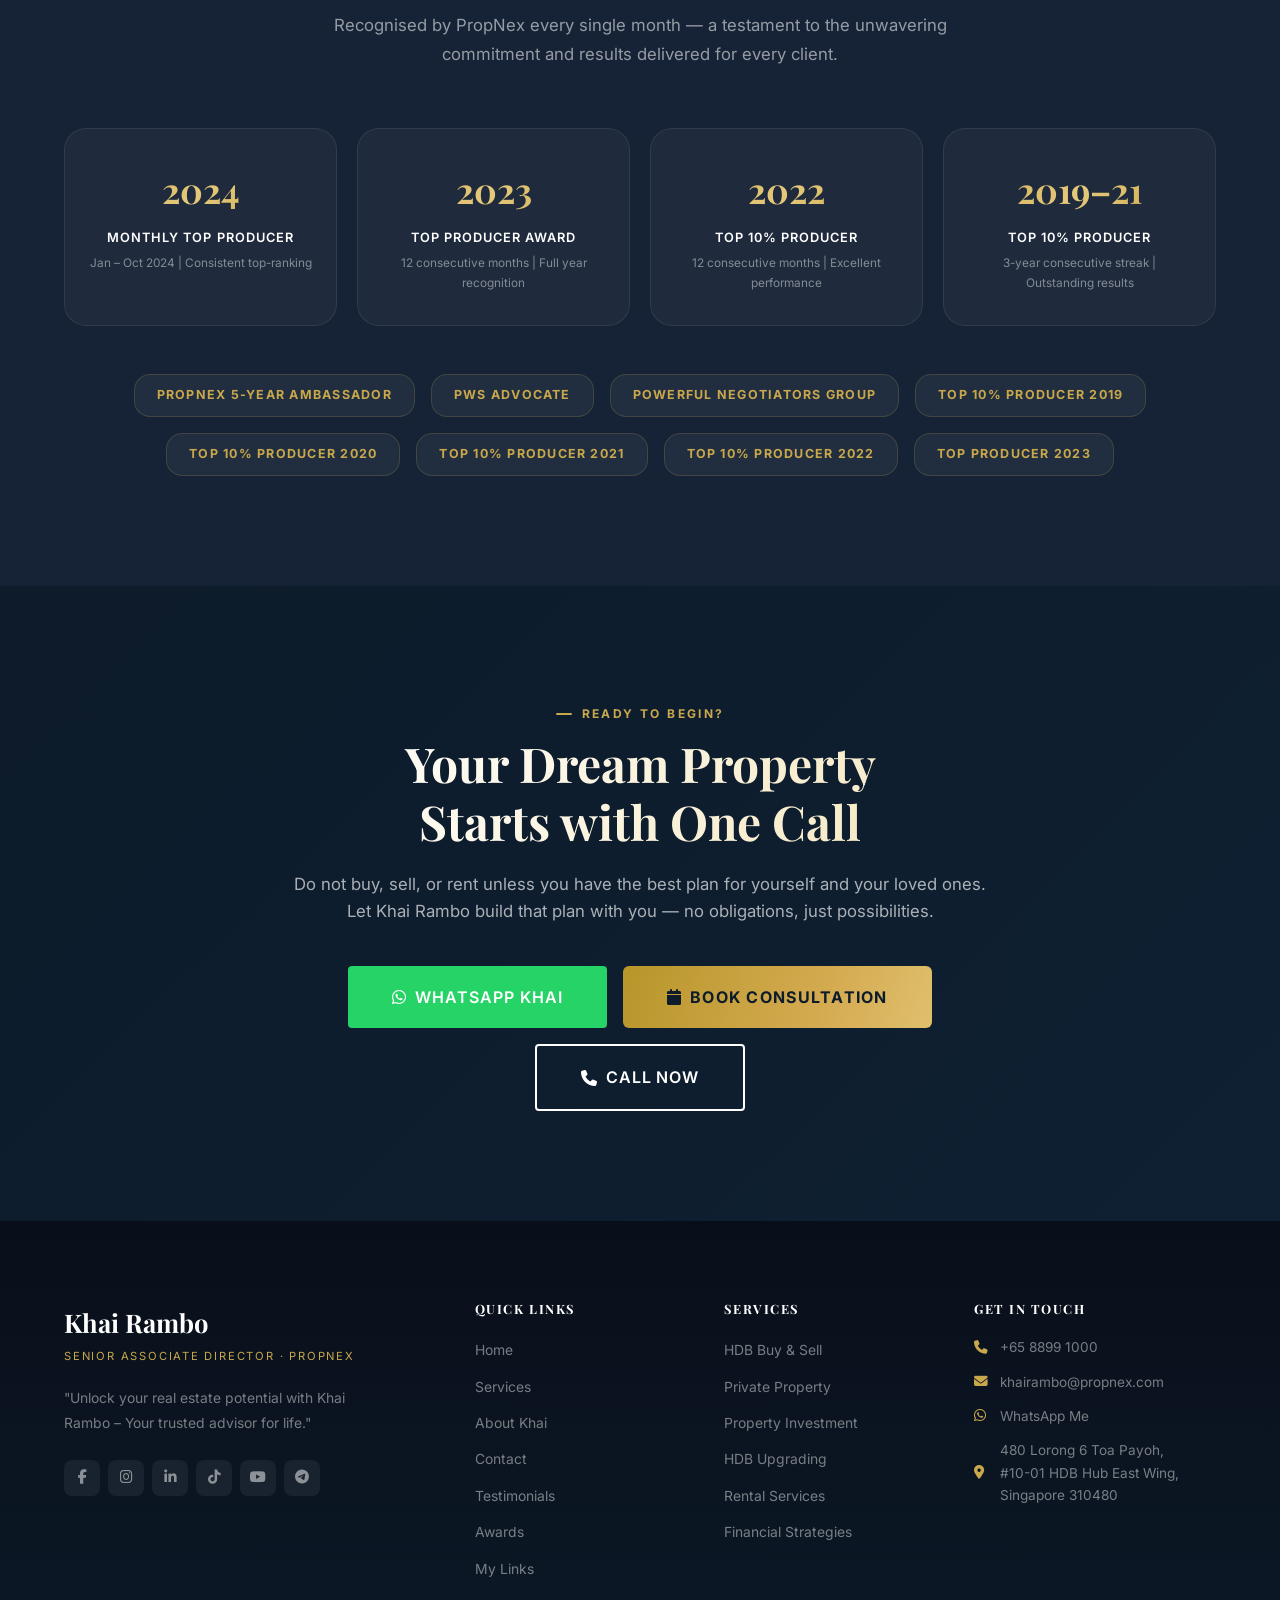
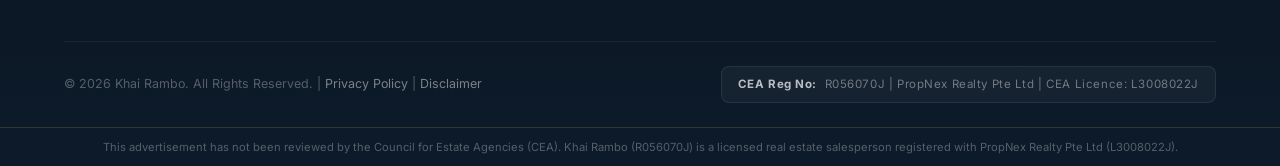
==== commit 3e68fe24: "Fix trust bar marquee: use two-track pattern with translateX(-100%) for reliable horizontal scroll" ====
--- a/index.html
+++ b/index.html
@@ -182,7 +182,6 @@
   <div class="trust-bar">
     <div class="trust-bar-marquee-wrapper">
       <div class="trust-bar-marquee" aria-hidden="false">
-        <!-- Set 1 -->
         <div class="trust-item"><i class="fa-solid fa-star"></i> Top 10% Producer</div>
         <div class="trust-divider"></div>
         <div class="trust-item"><i class="fa-solid fa-building"></i> PropNex Realty</div>
@@ -197,7 +196,8 @@
         <div class="trust-divider"></div>
         <div class="trust-item"><i class="fa-solid fa-handshake"></i> Trusted by Families</div>
         <div class="trust-divider"></div>
-        <!-- Set 2 — duplicate for seamless loop -->
+      </div>
+      <div class="trust-bar-marquee" aria-hidden="true">
         <div class="trust-item"><i class="fa-solid fa-star"></i> Top 10% Producer</div>
         <div class="trust-divider"></div>
         <div class="trust-item"><i class="fa-solid fa-building"></i> PropNex Realty</div>
--- a/css/style.css
+++ b/css/style.css
@@ -2429,14 +2429,16 @@
   display: flex;
   align-items: center;
   gap: 60px;
+  padding-right: 60px;
   animation: marquee-scroll 24s linear infinite;
   flex-shrink: 0;
+  min-width: max-content;
   white-space: nowrap;
 }
 .trust-bar-marquee-wrapper:hover .trust-bar-marquee { animation-play-state: paused; }
 @keyframes marquee-scroll {
   0%   { transform: translateX(0); }
-  100% { transform: translateX(-50%); }
+  100% { transform: translateX(-100%); }
 }
 .trust-item {
   display: flex;
